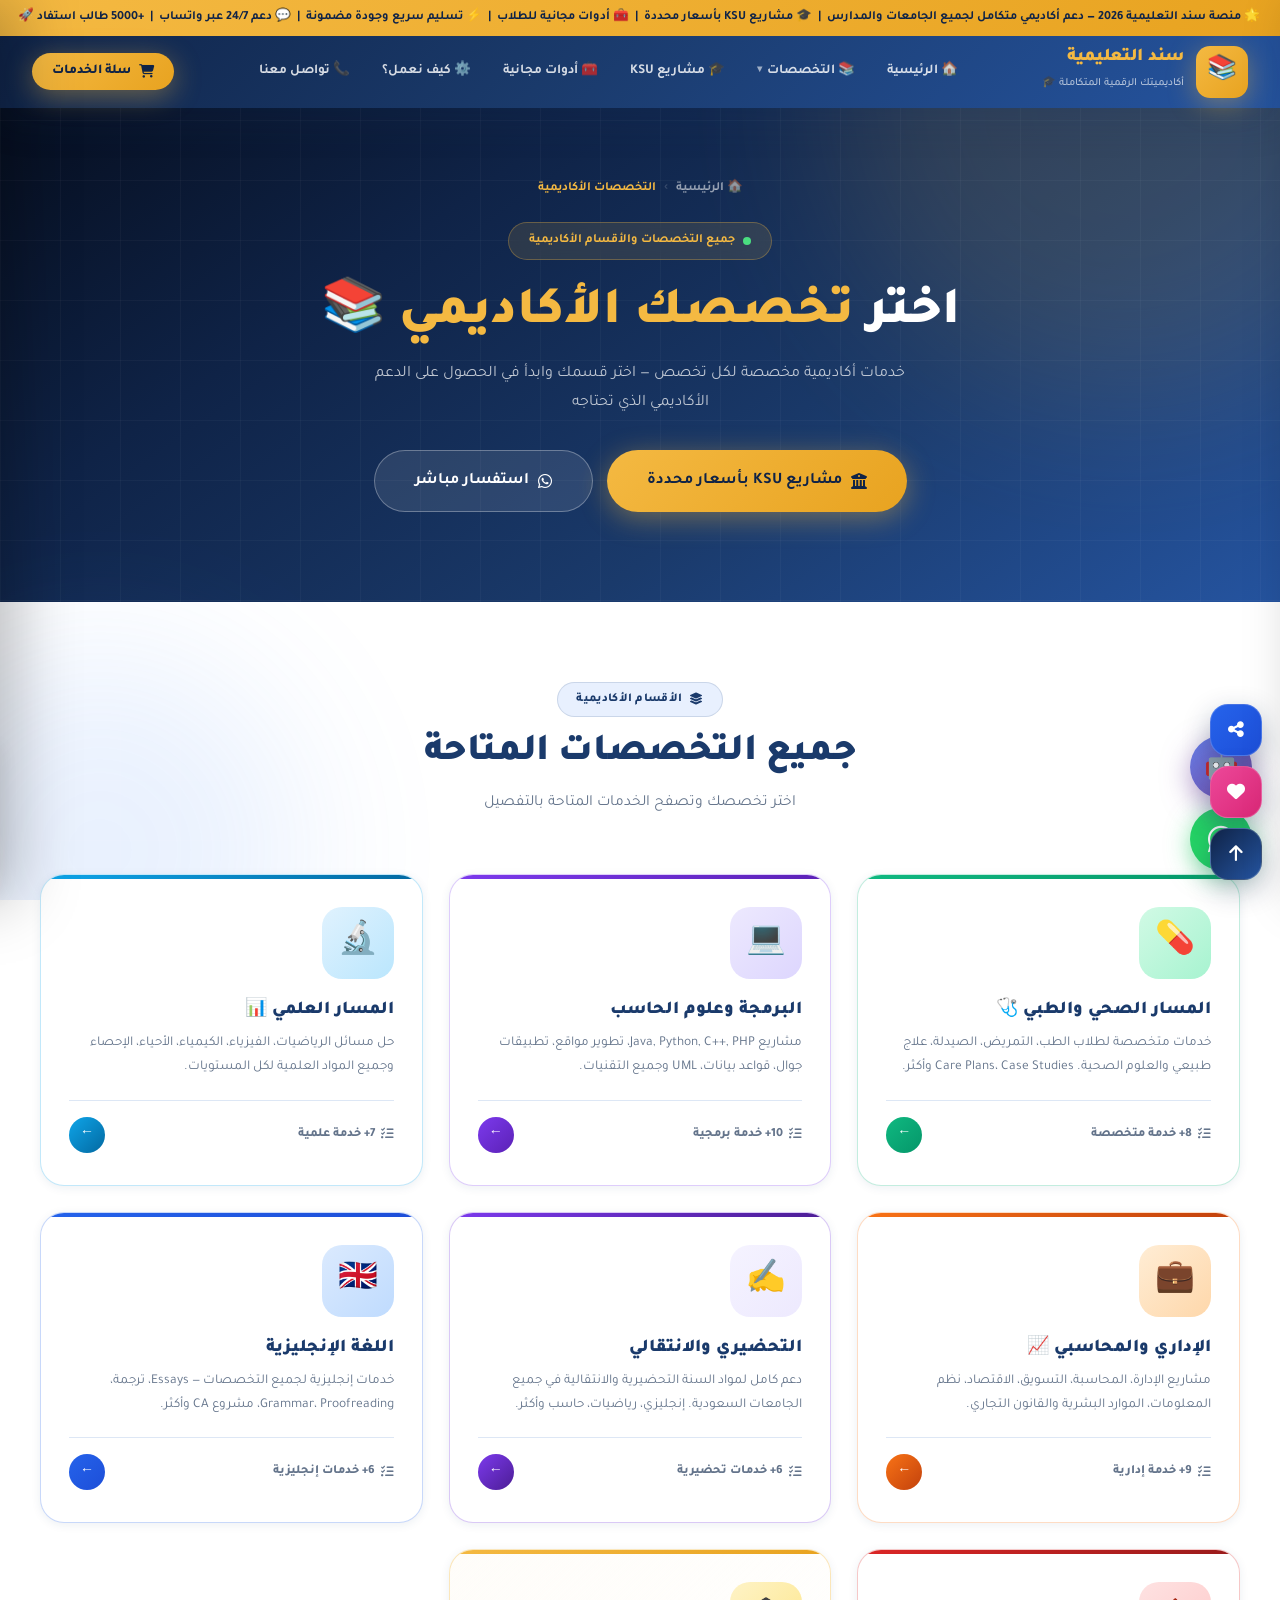
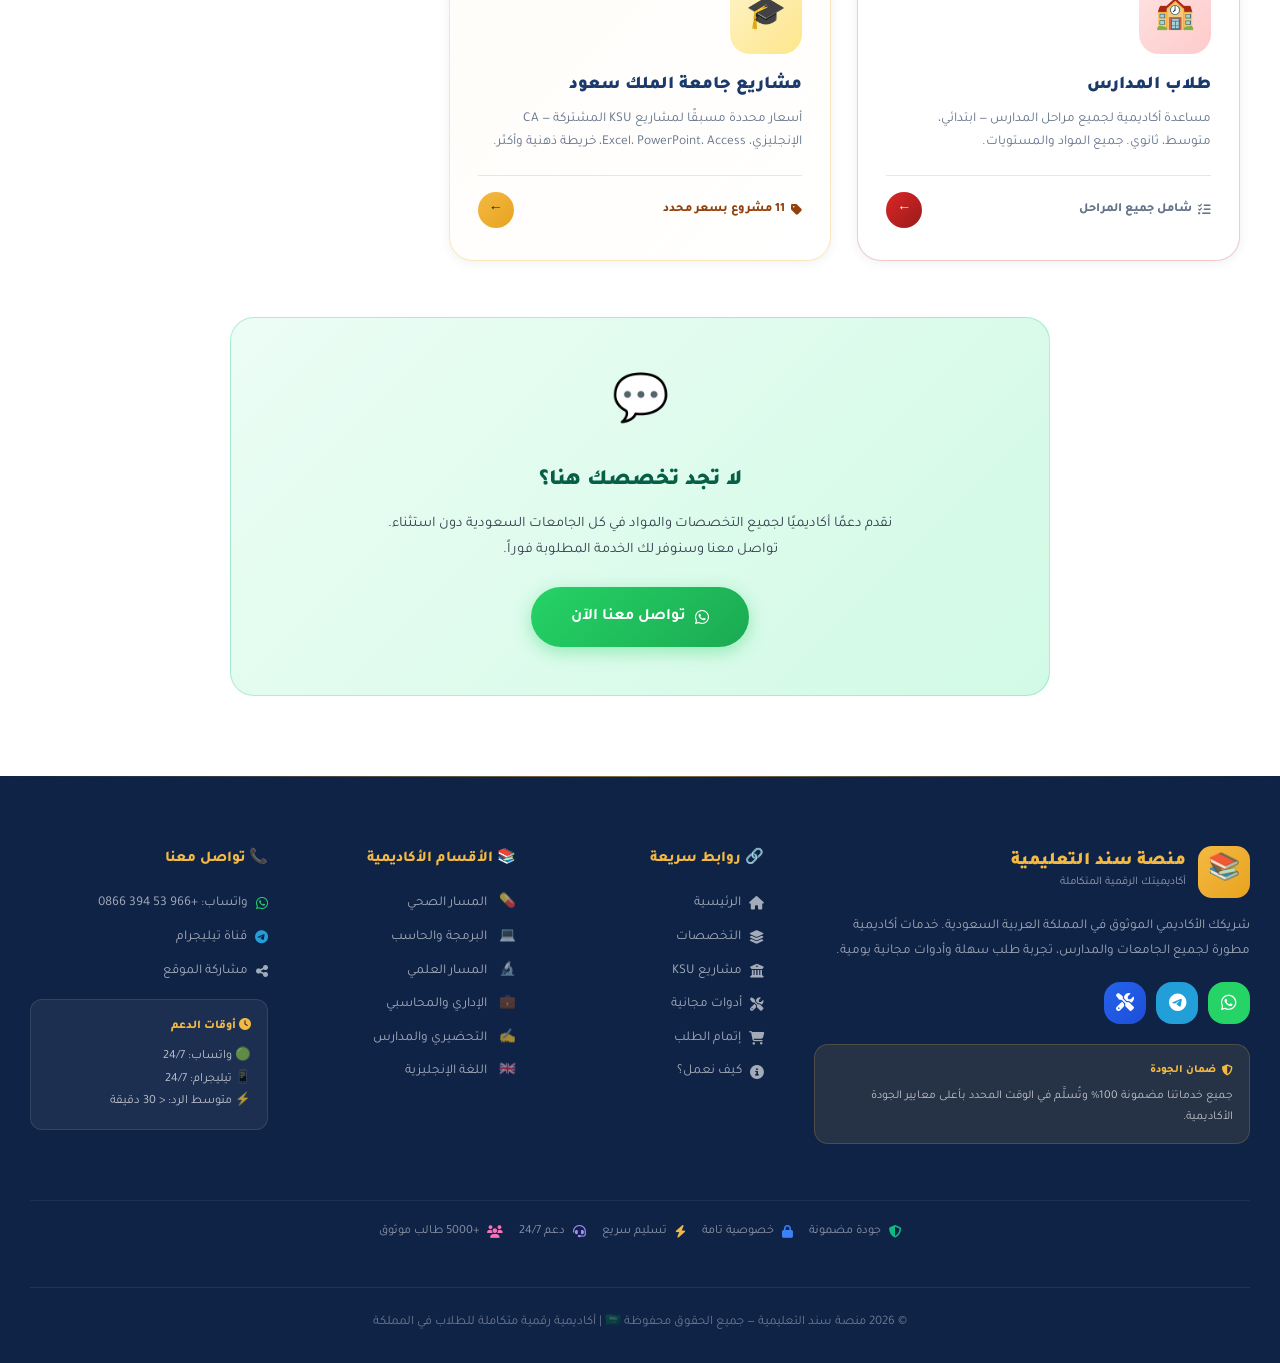
==== specializations.html @ 2a24bf84 "feat(site): complete منصة سند التعليمية 2026 — full production build ## Pages (10 HTML) - index.html" ====
<!DOCTYPE html>
<html lang="ar" dir="rtl">
<head>
  <meta charset="UTF-8">
  <meta name="viewport" content="width=device-width, initial-scale=1.0">
  <title>التخصصات الأكاديمية | منصة سند التعليمية</title>
  <meta name="description" content="استعرض جميع التخصصات الأكاديمية — صحي، برمجة، علمي، إداري، تحضيري وأكثر">
  <link rel="stylesheet" href="css/style.css">
  <link rel="stylesheet" href="css/upgrade.css">
  <link rel="stylesheet" href="https://cdn.jsdelivr.net/npm/@fortawesome/fontawesome-free@6.5.0/css/all.min.css">
  <link href="https://fonts.googleapis.com/css2?family=Tajawal:wght@300;400;500;700;800;900&family=Cairo:wght@400;600;700;900&display=swap" rel="stylesheet">
  <style>
    .page-hero { background: var(--grad-hero); }
    .spec-card-new { background: white; border-radius: 24px; padding: 32px 28px; border: 1.5px solid var(--border); box-shadow: var(--shadow-sm); transition: all 0.35s var(--ease); text-decoration: none; color: inherit; display: flex; flex-direction: column; position: relative; overflow: hidden; }
    .spec-card-new:hover { transform: translateY(-8px); box-shadow: var(--shadow-xl); }
    .spec-icon-wrap { width: 72px; height: 72px; border-radius: 20px; display: flex; align-items: center; justify-content: center; font-size: 32px; margin-bottom: 20px; flex-shrink: 0; }
    .spec-card-title { font-size: 18px; font-weight: 900; color: var(--primary); margin-bottom: 10px; }
    .spec-card-desc { font-size: 13.5px; color: var(--text-muted); line-height: 1.75; flex: 1; }
    .spec-meta { display: flex; align-items: center; justify-content: space-between; margin-top: 20px; padding-top: 16px; border-top: 1px solid var(--border); }
    .spec-count { font-size: 12.5px; font-weight: 800; color: var(--text-muted); display: flex; align-items: center; gap: 6px; }
    .spec-arrow { width: 36px; height: 36px; border-radius: 50%; display: flex; align-items: center; justify-content: center; font-size: 14px; color: white; transition: transform 0.3s; flex-shrink: 0; }
    .spec-card-new:hover .spec-arrow { transform: translateX(-4px); }
    .specs-full-grid { display: grid; grid-template-columns: repeat(auto-fill, minmax(300px, 1fr)); gap: 26px; max-width: 1200px; margin: 0 auto; }
    .page-hero-inner { max-width: 1200px; margin: 0 auto; padding: 70px 30px 90px; text-align: center; position: relative; z-index: 1; }
    .page-hero h1 { font-size: clamp(28px, 4.5vw, 52px); font-weight: 900; color: white; margin-bottom: 14px; line-height: 1.2; }
    .page-hero h1 span { color: var(--secondary); }
    .page-hero p { font-size: 16px; color: rgba(255,255,255,0.72); max-width: 560px; margin: 0 auto 32px; line-height: 1.8; }
    .breadcrumb { display: flex; align-items: center; gap: 8px; justify-content: center; margin-bottom: 22px; flex-wrap: wrap; }
    .breadcrumb a, .breadcrumb span { font-size: 12.5px; color: rgba(255,255,255,0.55); font-weight: 600; }
    .breadcrumb a:hover { color: var(--secondary); }
    .breadcrumb .sep { color: rgba(255,255,255,0.3); }
    .cta-custom { background: linear-gradient(135deg, #ecfdf5, #d1fae5); border-radius: 24px; padding: 48px; text-align: center; border: 1.5px solid rgba(16,185,129,0.25); }
    @media (max-width: 768px) { .specs-full-grid { grid-template-columns: 1fr; } .page-hero-inner { padding: 50px 20px 60px; } }
  </style>
</head>
<body>
<div id="header-placeholder" data-page="spec"></div>

<section class="page-hero">
  <div class="hero-bg"><div class="orb orb-1"></div><div class="orb orb-2"></div><div class="grid-pattern"></div></div>
  <div class="page-hero-inner">
    <div class="breadcrumb">
      <a href="index.html">🏠 الرئيسية</a><span class="sep">›</span>
      <span style="color:var(--secondary);">التخصصات الأكاديمية</span>
    </div>
    <div class="hero-badge" style="margin-bottom:24px;">
      <span class="hero-badge-dot"></span> جميع التخصصات والأقسام الأكاديمية
    </div>
    <h1>اختر <span>تخصصك الأكاديمي</span> 📚</h1>
    <p>خدمات أكاديمية مخصصة لكل تخصص — اختر قسمك وابدأ في الحصول على الدعم الأكاديمي الذي تحتاجه</p>
    <div class="hero-cta" style="margin-bottom:0;">
      <a href="ksu.html" class="btn btn-primary btn-lg"><i class="fas fa-university"></i> مشاريع KSU بأسعار محددة</a>
      <a href="https://wa.me/966533940866" target="_blank" class="btn btn-white btn-lg"><i class="fab fa-whatsapp"></i> استفسار مباشر</a>
    </div>
  </div>
</section>

<!-- SPECIALIZATIONS GRID -->
<section class="section section-alt">
  <div class="section-header reveal">
    <div class="section-chip"><i class="fas fa-layer-group"></i> الأقسام الأكاديمية</div>
    <h2 class="section-title">جميع التخصصات المتاحة</h2>
    <p class="section-subtitle">اختر تخصصك وتصفح الخدمات المتاحة بالتفصيل</p>
  </div>

  <div class="specs-full-grid">

    <a href="health.html" class="spec-card-new reveal reveal-delay-1" style="border-color:rgba(16,185,129,0.25);">
      <div style="position:absolute;top:0;left:0;right:0;height:4px;background:linear-gradient(90deg,#10b981,#059669);"></div>
      <div class="spec-icon-wrap" style="background:linear-gradient(135deg,#d1fae5,#a7f3d0);">💊</div>
      <div class="spec-card-title">المسار الصحي والطبي 🩺</div>
      <div class="spec-card-desc">خدمات متخصصة لطلاب الطب، التمريض، الصيدلة، علاج طبيعي والعلوم الصحية. Care Plans، Case Studies وأكثر.</div>
      <div class="spec-meta">
        <div class="spec-count"><i class="fas fa-list-check"></i> 8+ خدمة متخصصة</div>
        <div class="spec-arrow" style="background:linear-gradient(135deg,#10b981,#059669);">←</div>
      </div>
    </a>

    <a href="cs.html" class="spec-card-new reveal reveal-delay-2" style="border-color:rgba(124,58,237,0.25);">
      <div style="position:absolute;top:0;left:0;right:0;height:4px;background:linear-gradient(90deg,#7c3aed,#5b21b6);"></div>
      <div class="spec-icon-wrap" style="background:linear-gradient(135deg,#ede9fe,#ddd6fe);">💻</div>
      <div class="spec-card-title">البرمجة وعلوم الحاسب</div>
      <div class="spec-card-desc">مشاريع Java, Python, C++, PHP، تطوير مواقع، تطبيقات جوال، قواعد بيانات، UML وجميع التقنيات.</div>
      <div class="spec-meta">
        <div class="spec-count"><i class="fas fa-list-check"></i> 10+ خدمة برمجية</div>
        <div class="spec-arrow" style="background:linear-gradient(135deg,#7c3aed,#5b21b6);">←</div>
      </div>
    </a>

    <a href="science.html" class="spec-card-new reveal reveal-delay-3" style="border-color:rgba(14,165,233,0.25);">
      <div style="position:absolute;top:0;left:0;right:0;height:4px;background:linear-gradient(90deg,#0ea5e9,#0369a1);"></div>
      <div class="spec-icon-wrap" style="background:linear-gradient(135deg,#e0f2fe,#bae6fd);">🔬</div>
      <div class="spec-card-title">المسار العلمي 📊</div>
      <div class="spec-card-desc">حل مسائل الرياضيات، الفيزياء، الكيمياء، الأحياء، الإحصاء وجميع المواد العلمية لكل المستويات.</div>
      <div class="spec-meta">
        <div class="spec-count"><i class="fas fa-list-check"></i> 7+ خدمة علمية</div>
        <div class="spec-arrow" style="background:linear-gradient(135deg,#0ea5e9,#0369a1);">←</div>
      </div>
    </a>

    <a href="business.html" class="spec-card-new reveal reveal-delay-1" style="border-color:rgba(249,115,22,0.25);">
      <div style="position:absolute;top:0;left:0;right:0;height:4px;background:linear-gradient(90deg,#f97316,#c2410c);"></div>
      <div class="spec-icon-wrap" style="background:linear-gradient(135deg,#ffedd5,#fed7aa);">💼</div>
      <div class="spec-card-title">الإداري والمحاسبي 📈</div>
      <div class="spec-card-desc">مشاريع الإدارة، المحاسبة، التسويق، الاقتصاد، نظم المعلومات، الموارد البشرية والقانون التجاري.</div>
      <div class="spec-meta">
        <div class="spec-count"><i class="fas fa-list-check"></i> 9+ خدمة إدارية</div>
        <div class="spec-arrow" style="background:linear-gradient(135deg,#f97316,#c2410c);">←</div>
      </div>
    </a>

    <a href="preparatory.html" class="spec-card-new reveal reveal-delay-2" style="border-color:rgba(109,40,217,0.25);">
      <div style="position:absolute;top:0;left:0;right:0;height:4px;background:linear-gradient(90deg,#7c3aed,#4c1d95);"></div>
      <div class="spec-icon-wrap" style="background:linear-gradient(135deg,#f5f3ff,#ede9fe);">✍️</div>
      <div class="spec-card-title">التحضيري والانتقالي</div>
      <div class="spec-card-desc">دعم كامل لمواد السنة التحضيرية والانتقالية في جميع الجامعات السعودية. إنجليزي، رياضيات، حاسب وأكثر.</div>
      <div class="spec-meta">
        <div class="spec-count"><i class="fas fa-list-check"></i> 6+ خدمات تحضيرية</div>
        <div class="spec-arrow" style="background:linear-gradient(135deg,#7c3aed,#4c1d95);">←</div>
      </div>
    </a>

    <a href="preparatory.html#english" class="spec-card-new reveal reveal-delay-3" style="border-color:rgba(37,99,235,0.25);">
      <div style="position:absolute;top:0;left:0;right:0;height:4px;background:linear-gradient(90deg,#2563eb,#1d4ed8);"></div>
      <div class="spec-icon-wrap" style="background:linear-gradient(135deg,#dbeafe,#bfdbfe);">🇬🇧</div>
      <div class="spec-card-title">اللغة الإنجليزية</div>
      <div class="spec-card-desc">خدمات إنجليزية لجميع التخصصات — Essays، ترجمة، Grammar، Proofreading، مشروع CA وأكثر.</div>
      <div class="spec-meta">
        <div class="spec-count"><i class="fas fa-list-check"></i> 6+ خدمات إنجليزية</div>
        <div class="spec-arrow" style="background:linear-gradient(135deg,#2563eb,#1d4ed8);">←</div>
      </div>
    </a>

    <a href="preparatory.html#school" class="spec-card-new reveal reveal-delay-1" style="border-color:rgba(220,38,38,0.25);">
      <div style="position:absolute;top:0;left:0;right:0;height:4px;background:linear-gradient(90deg,#dc2626,#991b1b);"></div>
      <div class="spec-icon-wrap" style="background:linear-gradient(135deg,#fee2e2,#fecaca);">🏫</div>
      <div class="spec-card-title">طلاب المدارس</div>
      <div class="spec-card-desc">مساعدة أكاديمية لجميع مراحل المدارس — ابتدائي، متوسط، ثانوي. جميع المواد والمستويات.</div>
      <div class="spec-meta">
        <div class="spec-count"><i class="fas fa-list-check"></i> شامل جميع المراحل</div>
        <div class="spec-arrow" style="background:linear-gradient(135deg,#dc2626,#991b1b);">←</div>
      </div>
    </a>

    <a href="ksu.html" class="spec-card-new reveal reveal-delay-2" style="border-color:rgba(244,185,66,0.35);background:linear-gradient(135deg,rgba(244,185,66,0.03),white);">
      <div style="position:absolute;top:0;left:0;right:0;height:4px;background:var(--grad-gold);"></div>
      <div class="spec-icon-wrap" style="background:linear-gradient(135deg,#fef3c7,#fde68a);">🎓</div>
      <div class="spec-card-title">مشاريع جامعة الملك سعود</div>
      <div class="spec-card-desc">أسعار محددة مسبقًا لمشاريع KSU المشتركة — CA الإنجليزي، Excel، PowerPoint، Access، خريطة ذهنية وأكثر.</div>
      <div class="spec-meta">
        <div class="spec-count" style="color:#92400e;"><i class="fas fa-tag"></i> 11 مشروع بسعر محدد</div>
        <div class="spec-arrow" style="background:var(--grad-gold);color:var(--primary-dark);">←</div>
      </div>
    </a>

  </div>

  <!-- CAN'T FIND SPECIALIZATION -->
  <div class="cta-custom reveal" style="max-width:820px;margin:56px auto 0;">
    <div style="font-size:46px;margin-bottom:16px;">💬</div>
    <h3 style="font-size:22px;font-weight:900;color:#065f46;margin-bottom:10px;">لا تجد تخصصك هنا؟</h3>
    <p style="font-size:14.5px;color:#374151;max-width:520px;margin:0 auto 24px;line-height:1.8;">نقدم دعمًا أكاديميًا لجميع التخصصات والمواد في كل الجامعات السعودية دون استثناء. تواصل معنا وسنوفر لك الخدمة المطلوبة فوراً.</p>
    <a href="https://wa.me/966533940866" target="_blank" class="btn btn-wa btn-lg"><i class="fab fa-whatsapp"></i> تواصل معنا الآن</a>
  </div>
</section>

<div id="footer-placeholder"></div>
<script src="js/components.js"></script>
<script src="js/main.js"></script>
<script src="js/site-upgrade.js"></script>
</body>
</html>
---- css/style.css ----
/* ============================================================
   منصة سند التعليمية — CSS 2026 Premium Academic Design
   ============================================================ */

@import url('https://fonts.googleapis.com/css2?family=Tajawal:wght@300;400;500;700;800;900&family=Cairo:wght@300;400;600;700;900&display=swap');

/* ==================== CSS VARIABLES ==================== */
:root {
  --primary: #1a3a6b;
  --primary-light: #2554a0;
  --primary-dark: #0f2347;
  --primary-glow: rgba(26,58,107,0.15);
  --secondary: #f4b942;
  --secondary-dark: #e8a320;
  --secondary-light: #fde68a;
  --accent: #e8f0fe;
  --accent-deep: #d0e0fd;

  --success: #10b981;
  --warning: #f59e0b;
  --danger: #ef4444;
  --info: #3b82f6;
  --purple: #7c3aed;
  --teal: #0d9488;

  --white: #ffffff;
  --bg-light: #f6f9ff;
  --bg-gray: #f0f4fb;
  --bg-dark: #0a1628;
  --text-dark: #0b1526;
  --text-body: #2d3748;
  --text-muted: #64748b;
  --border: #dde7f5;
  --border-light: #eef3fc;

  --shadow-xs: 0 1px 4px rgba(15,35,71,0.06);
  --shadow-sm: 0 2px 10px rgba(26,58,107,0.08);
  --shadow-md: 0 6px 24px rgba(26,58,107,0.12);
  --shadow-lg: 0 12px 40px rgba(26,58,107,0.16);
  --shadow-xl: 0 20px 70px rgba(26,58,107,0.22);
  --shadow-glow: 0 0 40px rgba(37,84,160,0.2);
  --shadow-gold: 0 6px 28px rgba(244,185,66,0.4);

  --r-xs: 6px;
  --r-sm: 10px;
  --r-md: 16px;
  --r-lg: 22px;
  --r-xl: 30px;
  --r-2xl: 40px;
  --r-full: 9999px;

  --ease: cubic-bezier(0.4, 0, 0.2, 1);
  --ease-bounce: cubic-bezier(0.34, 1.56, 0.64, 1);
  --ease-in: cubic-bezier(0.4, 0, 1, 1);
  --ease-out: cubic-bezier(0, 0, 0.2, 1);

  --font: 'Tajawal', 'Cairo', 'Segoe UI', sans-serif;

  --grad-primary: linear-gradient(135deg, #0f2347 0%, #1a3a6b 45%, #2554a0 100%);
  --grad-primary-2: linear-gradient(160deg, #1a3a6b 0%, #2554a0 100%);
  --grad-gold: linear-gradient(135deg, #f4b942 0%, #e8a320 100%);
  --grad-gold-light: linear-gradient(135deg, #fef3c7, #fde68a);
  --grad-hero: linear-gradient(145deg, #060e1f 0%, #0f2347 30%, #1a3a6b 65%, #2554a0 100%);
  --grad-glass: linear-gradient(135deg, rgba(255,255,255,0.12), rgba(255,255,255,0.04));
  --grad-card: linear-gradient(160deg, #ffffff 0%, #f8fbff 100%);
  --grad-purple: linear-gradient(135deg, #667eea 0%, #764ba2 100%);
  --grad-teal: linear-gradient(135deg, #0d9488 0%, #0f766e 100%);
  --grad-success: linear-gradient(135deg, #10b981 0%, #059669 100%);
}

/* ==================== RESET & BASE ==================== */
*, *::before, *::after { box-sizing: border-box; margin: 0; padding: 0; }
html { scroll-behavior: smooth; font-size: 16px; }
body {
  font-family: var(--font);
  direction: rtl;
  background: var(--bg-light);
  color: var(--text-body);
  overflow-x: hidden;
  line-height: 1.75;
  -webkit-font-smoothing: antialiased;
  -moz-osx-font-smoothing: grayscale;
}
a { text-decoration: none; color: inherit; }
img { max-width: 100%; display: block; }
button { font-family: var(--font); cursor: pointer; border: none; }
input, textarea, select { font-family: var(--font); }
ul { list-style: none; }

/* ==================== SCROLLBAR ==================== */
::-webkit-scrollbar { width: 7px; height: 7px; }
::-webkit-scrollbar-track { background: var(--bg-gray); }
::-webkit-scrollbar-thumb { background: linear-gradient(var(--primary-light), var(--primary)); border-radius: 4px; }
::-webkit-scrollbar-thumb:hover { background: var(--primary); }

/* ==================== PROGRESS BAR ==================== */
#page-progress {
  position: fixed;
  top: 0; left: 0;
  height: 3px;
  width: 0%;
  background: var(--grad-gold);
  z-index: 9999;
  transition: width 0.1s linear;
  box-shadow: 0 0 12px rgba(244,185,66,0.6);
}

/* ==================== HEADER ==================== */
.site-header {
  background: var(--grad-primary);
  position: sticky;
  top: 0;
  z-index: 1000;
  box-shadow: var(--shadow-lg);
  transition: all 0.3s var(--ease);
}
.site-header.scrolled {
  background: rgba(10, 22, 40, 0.97);
  backdrop-filter: blur(20px);
  box-shadow: 0 4px 40px rgba(0,0,0,0.4);
}

.header-announcement {
  background: var(--grad-gold);
  color: var(--primary-dark);
  font-size: 12.5px;
  font-weight: 700;
  padding: 7px 20px;
  text-align: center;
  overflow: hidden;
  white-space: nowrap;
  position: relative;
}
.announcement-inner {
  display: inline-block;
  animation: marquee 30s linear infinite;
}
@keyframes marquee {
  from { transform: translateX(-100%); }
  to { transform: translateX(100vw); }
}

.header-main {
  display: flex;
  align-items: center;
  justify-content: space-between;
  padding: 10px 32px;
  gap: 16px;
  max-width: 1440px;
  margin: 0 auto;
}

.logo-wrap {
  display: flex;
  align-items: center;
  gap: 12px;
  flex-shrink: 0;
  transition: transform 0.3s var(--ease);
}
.logo-wrap:hover { transform: translateY(-1px); }
.logo-icon {
  width: 52px; height: 52px;
  background: var(--grad-gold);
  border-radius: 14px;
  display: flex; align-items: center; justify-content: center;
  font-size: 24px;
  box-shadow: var(--shadow-gold);
  flex-shrink: 0;
}
.logo-wrap img {
  height: 52px;
  width: auto;
  border-radius: 12px;
  background: white;
  padding: 4px;
  object-fit: contain;
  border: 2px solid rgba(244,185,66,0.4);
}
.logo-text .l-name {
  font-size: 18px;
  font-weight: 900;
  color: var(--secondary);
  display: block;
  line-height: 1.2;
  letter-spacing: -0.3px;
}
.logo-text .l-sub {
  font-size: 11px;
  color: rgba(255,255,255,0.65);
  font-weight: 500;
}

/* ==================== DESKTOP NAV ==================== */
.main-nav {
  display: flex;
  align-items: center;
  gap: 2px;
}
.main-nav > a, .nav-dropdown > a {
  color: rgba(255,255,255,0.82);
  padding: 8px 14px;
  border-radius: var(--r-full);
  font-weight: 600;
  font-size: 13.5px;
  transition: all 0.25s var(--ease);
  border: 1px solid transparent;
  white-space: nowrap;
  position: relative;
  display: flex; align-items: center; gap: 5px;
}
.main-nav > a:hover,
.main-nav > a.active,
.nav-dropdown > a:hover {
  background: rgba(244,185,66,0.15);
  border-color: rgba(244,185,66,0.3);
  color: var(--secondary);
}

/* NAV DROPDOWN */
.nav-dropdown { position: relative; }
.nav-dropdown > a::after {
  content: '▾';
  font-size: 10px;
  opacity: 0.7;
  transition: transform 0.2s;
}
.nav-dropdown:hover > a::after { transform: rotate(180deg); }

.dropdown-menu {
  position: absolute;
  top: calc(100% + 10px);
  right: 0;
  background: white;
  border-radius: var(--r-lg);
  box-shadow: var(--shadow-xl);
  padding: 10px;
  min-width: 240px;
  z-index: 200;
  border: 1px solid var(--border);
  opacity: 0;
  visibility: hidden;
  transform: translateY(-10px) scale(0.97);
  transition: all 0.25s var(--ease);
  pointer-events: none;
}
.nav-dropdown:hover .dropdown-menu,
.nav-dropdown:focus-within .dropdown-menu {
  opacity: 1;
  visibility: visible;
  transform: translateY(0) scale(1);
  pointer-events: all;
}
.dropdown-menu a {
  display: flex;
  align-items: center;
  gap: 11px;
  padding: 10px 12px;
  border-radius: var(--r-md);
  font-size: 13px;
  font-weight: 600;
  color: var(--text-dark);
  transition: all 0.2s;
  border: 1px solid transparent;
}
.dropdown-menu a:hover {
  background: var(--accent);
  color: var(--primary);
  border-color: var(--border);
  transform: translateX(-3px);
}
.dropdown-menu .d-icon {
  font-size: 18px;
  width: 34px; height: 34px;
  background: var(--bg-gray);
  border-radius: 9px;
  display: flex; align-items: center; justify-content: center;
  flex-shrink: 0;
  transition: transform 0.2s;
}
.dropdown-menu a:hover .d-icon { transform: scale(1.1); }

/* HEADER ACTIONS */
.header-actions {
  display: flex;
  align-items: center;
  gap: 8px;
  flex-shrink: 0;
}

.cart-trigger {
  background: var(--grad-gold);
  color: var(--primary-dark);
  border: none;
  padding: 10px 20px;
  border-radius: var(--r-full);
  font-weight: 800;
  font-size: 13.5px;
  display: flex;
  align-items: center;
  gap: 8px;
  transition: all 0.3s var(--ease);
  box-shadow: var(--shadow-gold);
  position: relative;
  font-family: var(--font);
}
.cart-trigger:hover {
  transform: translateY(-2px);
  box-shadow: 0 8px 28px rgba(244,185,66,0.6);
}

.cart-badge {
  background: var(--danger);
  color: white;
  border-radius: 50%;
  min-width: 20px;
  height: 20px;
  padding: 0 4px;
  display: flex;
  align-items: center;
  justify-content: center;
  font-size: 11px;
  font-weight: 900;
  position: absolute;
  top: -7px;
  left: -7px;
  transition: transform 0.2s var(--ease-bounce);
  border: 2px solid var(--primary);
}
.cart-badge.pop { transform: scale(1.6); }

/* MOBILE MENU */
.mobile-menu-btn {
  display: none;
  background: rgba(255,255,255,0.1);
  border: 1px solid rgba(255,255,255,0.2);
  color: white;
  width: 42px; height: 42px;
  border-radius: var(--r-md);
  align-items: center;
  justify-content: center;
  font-size: 18px;
  transition: all 0.2s;
}
.mobile-menu-btn:hover { background: rgba(255,255,255,0.2); }

.mobile-nav {
  display: none;
  background: var(--primary-dark);
  padding: 16px 20px;
  border-top: 1px solid rgba(255,255,255,0.08);
  flex-direction: column;
  gap: 4px;
  max-height: 70vh;
  overflow-y: auto;
}
.mobile-nav.open { display: flex; }
.mobile-nav a {
  color: rgba(255,255,255,0.85);
  padding: 11px 16px;
  border-radius: var(--r-md);
  font-size: 14px;
  font-weight: 600;
  transition: all 0.2s;
  display: flex;
  align-items: center;
  gap: 10px;
}
.mobile-nav a:hover, .mobile-nav a.active {
  background: rgba(244,185,66,0.15);
  color: var(--secondary);
}
.mobile-nav .sep {
  height: 1px;
  background: rgba(255,255,255,0.08);
  margin: 4px 0;
}
.mobile-nav .nav-section-title {
  font-size: 10.5px;
  font-weight: 800;
  color: rgba(255,255,255,0.35);
  text-transform: uppercase;
  letter-spacing: 1px;
  padding: 6px 16px 2px;
}

/* ==================== HERO ==================== */
.hero {
  background: var(--grad-hero);
  color: white;
  padding: 90px 30px 110px;
  text-align: center;
  position: relative;
  overflow: hidden;
  min-height: 85vh;
  display: flex;
  align-items: center;
  justify-content: center;
}
.hero-bg {
  position: absolute;
  inset: 0;
  pointer-events: none;
  overflow: hidden;
}
.hero-bg .orb {
  position: absolute;
  border-radius: 50%;
  filter: blur(80px);
  opacity: 0.12;
}
.hero-bg .orb-1 {
  width: 600px; height: 600px;
  background: var(--secondary);
  top: -200px; right: -150px;
}
.hero-bg .orb-2 {
  width: 400px; height: 400px;
  background: #4f8ef7;
  bottom: -150px; left: -100px;
}
.hero-bg .orb-3 {
  width: 300px; height: 300px;
  background: var(--secondary);
  top: 40%; left: 40%;
  opacity: 0.05;
}
.hero-bg .grid-pattern {
  position: absolute;
  inset: 0;
  background-image: 
    linear-gradient(rgba(255,255,255,0.03) 1px, transparent 1px),
    linear-gradient(90deg, rgba(255,255,255,0.03) 1px, transparent 1px);
  background-size: 60px 60px;
}

.hero-content {
  position: relative;
  z-index: 1;
  max-width: 900px;
  margin: 0 auto;
}

.hero-badge {
  display: inline-flex;
  align-items: center;
  gap: 8px;
  background: rgba(244,185,66,0.12);
  border: 1px solid rgba(244,185,66,0.3);
  color: var(--secondary);
  padding: 7px 20px;
  border-radius: var(--r-full);
  font-size: 12.5px;
  font-weight: 700;
  margin-bottom: 28px;
  animation: fadeSlideDown 0.6s var(--ease) both;
  backdrop-filter: blur(10px);
}
.hero-badge-dot {
  width: 8px; height: 8px;
  background: #4ade80;
  border-radius: 50%;
  animation: pulse 2s ease-in-out infinite;
}
@keyframes pulse {
  0%, 100% { opacity: 1; transform: scale(1); }
  50% { opacity: 0.5; transform: scale(0.8); }
}
@keyframes fadeSlideDown {
  from { opacity: 0; transform: translateY(-16px); }
  to { opacity: 1; transform: translateY(0); }
}

.hero h1 {
  font-size: clamp(30px, 5.5vw, 60px);
  font-weight: 900;
  line-height: 1.2;
  margin-bottom: 22px;
  animation: fadeSlideUp 0.7s 0.1s var(--ease) both;
  letter-spacing: -0.5px;
}
.hero h1 .highlight {
  color: var(--secondary);
  position: relative;
}
.hero h1 .highlight::after {
  content: '';
  position: absolute;
  bottom: -4px;
  left: 0; right: 0;
  height: 3px;
  background: var(--grad-gold);
  border-radius: 2px;
}

@keyframes fadeSlideUp {
  from { opacity: 0; transform: translateY(24px); }
  to { opacity: 1; transform: translateY(0); }
}

.hero-desc {
  font-size: clamp(15px, 2.2vw, 18px);
  color: rgba(255,255,255,0.78);
  max-width: 680px;
  margin: 0 auto 36px;
  line-height: 1.8;
  animation: fadeSlideUp 0.7s 0.2s var(--ease) both;
}

.hero-cta {
  display: flex;
  gap: 14px;
  justify-content: center;
  flex-wrap: wrap;
  animation: fadeSlideUp 0.7s 0.3s var(--ease) both;
  margin-bottom: 60px;
}

.hero-stats {
  display: grid;
  grid-template-columns: repeat(4, 1fr);
  gap: 1px;
  background: rgba(255,255,255,0.08);
  border-radius: var(--r-xl);
  overflow: hidden;
  animation: fadeSlideUp 0.7s 0.5s var(--ease) both;
  border: 1px solid rgba(255,255,255,0.1);
  backdrop-filter: blur(10px);
  max-width: 700px;
  margin: 0 auto;
}
.stat-item {
  text-align: center;
  padding: 20px 16px;
  background: rgba(255,255,255,0.04);
  transition: background 0.3s;
}
.stat-item:hover { background: rgba(255,255,255,0.08); }
.stat-item .s-num {
  font-size: 30px;
  font-weight: 900;
  color: var(--secondary);
  line-height: 1;
  display: block;
}
.stat-item .s-label {
  font-size: 11.5px;
  color: rgba(255,255,255,0.6);
  font-weight: 600;
  margin-top: 4px;
  display: block;
}

/* ==================== FEATURES BAR ==================== */
.features-bar {
  background: white;
  border-bottom: 1px solid var(--border);
  padding: 0 30px;
  display: flex;
  justify-content: center;
  align-items: center;
  gap: 0;
  overflow-x: auto;
  box-shadow: var(--shadow-sm);
  position: relative;
  z-index: 5;
}
.feat-item {
  display: flex;
  align-items: center;
  gap: 9px;
  font-size: 13px;
  font-weight: 700;
  color: var(--primary);
  padding: 16px 22px;
  border-left: 1px solid var(--border);
  white-space: nowrap;
  transition: all 0.2s;
}
.feat-item:first-child { border-right: none; }
.feat-item:hover { background: var(--bg-light); }
.feat-icon {
  width: 36px; height: 36px;
  background: var(--accent);
  border-radius: 10px;
  display: flex; align-items: center; justify-content: center;
  font-size: 17px;
  border: 1px solid var(--border);
  flex-shrink: 0;
}

/* ==================== SECTION ==================== */
.section { padding: 80px 30px; }
.section-alt { background: white; }
.section-gray { background: var(--bg-gray); }
.section-dark { background: var(--grad-hero); color: white; }
.section-accent { background: linear-gradient(135deg, #eef4ff, #f0f8ff); }

.section-header { text-align: center; margin-bottom: 56px; }
.section-chip {
  display: inline-flex;
  align-items: center;
  gap: 7px;
  background: var(--accent);
  color: var(--primary);
  padding: 6px 18px;
  border-radius: var(--r-full);
  font-size: 12px;
  font-weight: 800;
  margin-bottom: 14px;
  border: 1px solid rgba(26,58,107,0.14);
  letter-spacing: 0.3px;
}
.section-title {
  font-size: clamp(24px, 3.5vw, 38px);
  font-weight: 900;
  color: var(--primary);
  margin-bottom: 12px;
  line-height: 1.25;
  letter-spacing: -0.4px;
}
.section-subtitle {
  font-size: 15.5px;
  color: var(--text-muted);
  max-width: 580px;
  margin: 0 auto;
  line-height: 1.8;
}

/* ==================== BUTTONS ==================== */
.btn {
  display: inline-flex;
  align-items: center;
  justify-content: center;
  gap: 9px;
  padding: 13px 30px;
  border-radius: var(--r-full);
  font-size: 14.5px;
  font-weight: 700;
  border: none;
  transition: all 0.3s var(--ease);
  cursor: pointer;
  font-family: var(--font);
  white-space: nowrap;
  position: relative;
  overflow: hidden;
}
.btn::before {
  content: '';
  position: absolute;
  inset: 0;
  background: rgba(255,255,255,0);
  transition: background 0.3s;
}
.btn:hover::before { background: rgba(255,255,255,0.08); }

.btn-primary {
  background: var(--grad-gold);
  color: var(--primary-dark);
  box-shadow: var(--shadow-gold);
}
.btn-primary:hover {
  transform: translateY(-3px);
  box-shadow: 0 12px 32px rgba(244,185,66,0.6);
}
.btn-white {
  background: rgba(255,255,255,0.1);
  color: white;
  border: 1.5px solid rgba(255,255,255,0.3);
  backdrop-filter: blur(8px);
}
.btn-white:hover {
  background: rgba(255,255,255,0.2);
  border-color: rgba(255,255,255,0.6);
  transform: translateY(-3px);
}
.btn-outline-primary {
  background: transparent;
  color: var(--primary);
  border: 2px solid var(--primary-light);
}
.btn-outline-primary:hover {
  background: var(--primary);
  color: white;
  transform: translateY(-2px);
  box-shadow: var(--shadow-md);
}
.btn-success {
  background: var(--grad-success);
  color: white;
  box-shadow: 0 5px 18px rgba(16,185,129,0.4);
}
.btn-success:hover {
  transform: translateY(-3px);
  box-shadow: 0 10px 28px rgba(16,185,129,0.55);
}
.btn-wa {
  background: linear-gradient(135deg, #25d366, #1baa52);
  color: white;
  box-shadow: 0 5px 18px rgba(37,211,102,0.4);
}
.btn-wa:hover {
  transform: translateY(-3px);
  box-shadow: 0 10px 28px rgba(37,211,102,0.6);
}
.btn-purple {
  background: var(--grad-purple);
  color: white;
  box-shadow: 0 5px 18px rgba(118,75,162,0.4);
}
.btn-purple:hover {
  transform: translateY(-3px);
  box-shadow: 0 10px 28px rgba(118,75,162,0.55);
}
.btn-dark {
  background: var(--primary-dark);
  color: white;
  box-shadow: var(--shadow-md);
}
.btn-dark:hover {
  background: var(--primary);
  transform: translateY(-2px);
}
.btn-lg { padding: 16px 40px; font-size: 16px; }
.btn-sm { padding: 8px 18px; font-size: 13px; }
.btn-icon { width: 42px; height: 42px; padding: 0; border-radius: 50%; }

/* ==================== SPECIALIZATION CARDS ==================== */
.spec-grid {
  display: grid;
  grid-template-columns: repeat(auto-fill, minmax(270px, 1fr));
  gap: 22px;
  max-width: 1300px;
  margin: 0 auto;
}

.spec-card {
  background: var(--grad-card);
  border-radius: var(--r-xl);
  border: 1px solid var(--border);
  overflow: hidden;
  cursor: pointer;
  transition: all 0.38s var(--ease);
  box-shadow: var(--shadow-sm);
  position: relative;
}
.spec-card::before {
  content: '';
  position: absolute;
  top: 0; left: 0; right: 0;
  height: 4px;
  background: var(--grad-primary);
  transform: scaleX(0);
  transform-origin: right;
  transition: transform 0.3s var(--ease);
}
.spec-card:hover::before { transform: scaleX(1); transform-origin: left; }
.spec-card:hover {
  transform: translateY(-8px);
  box-shadow: var(--shadow-xl);
  border-color: rgba(37,84,160,0.2);
}

.spec-card-header {
  padding: 30px 22px 22px;
  display: flex;
  flex-direction: column;
  align-items: center;
  text-align: center;
}
.spec-card-icon {
  width: 78px; height: 78px;
  border-radius: var(--r-lg);
  display: flex;
  align-items: center;
  justify-content: center;
  font-size: 38px;
  margin-bottom: 16px;
  transition: transform 0.4s var(--ease-bounce);
  box-shadow: var(--shadow-sm);
}
.spec-card:hover .spec-card-icon { transform: scale(1.15) rotate(-5deg); }

.spec-card-title {
  font-size: 16.5px;
  font-weight: 800;
  color: var(--text-dark);
  margin-bottom: 8px;
  line-height: 1.3;
}
.spec-card-desc {
  font-size: 13px;
  color: var(--text-muted);
  line-height: 1.65;
}
.spec-card-footer {
  padding: 14px 22px 20px;
  border-top: 1px solid var(--border-light);
  display: flex;
  justify-content: space-between;
  align-items: center;
}
.spec-services-count {
  font-size: 12px;
  color: var(--text-muted);
  font-weight: 600;
  display: flex;
  align-items: center;
  gap: 5px;
}
.spec-go-btn {
  display: flex;
  align-items: center;
  gap: 6px;
  font-size: 12.5px;
  font-weight: 700;
  color: var(--primary-light);
  background: var(--accent);
  padding: 7px 16px;
  border-radius: var(--r-full);
  border: 1px solid var(--border);
  transition: all 0.25s;
}
.spec-card:hover .spec-go-btn {
  background: var(--primary);
  color: white;
  border-color: var(--primary);
  transform: translateX(-3px);
}

/* Spec card colors */
.spec-health .spec-card-icon { background: linear-gradient(135deg, #fee2e2, #fecaca); }
.spec-cs .spec-card-icon { background: linear-gradient(135deg, #dbeafe, #bfdbfe); }
.spec-science .spec-card-icon { background: linear-gradient(135deg, #d1fae5, #a7f3d0); }
.spec-business .spec-card-icon { background: linear-gradient(135deg, #fef3c7, #fde68a); }
.spec-prep .spec-card-icon { background: linear-gradient(135deg, #e0f2fe, #bae6fd); }
.spec-english .spec-card-icon { background: linear-gradient(135deg, #f0fdf4, #dcfce7); }
.spec-school .spec-card-icon { background: linear-gradient(135deg, #fff7ed, #fed7aa); }

/* ==================== SERVICE CARDS ==================== */
.services-grid {
  display: grid;
  grid-template-columns: repeat(auto-fill, minmax(270px, 1fr));
  gap: 22px;
  max-width: 1300px;
  margin: 0 auto;
}

.svc-card {
  background: white;
  border-radius: var(--r-xl);
  border: 1px solid var(--border);
  overflow: hidden;
  transition: all 0.35s var(--ease);
  box-shadow: var(--shadow-sm);
  display: flex;
  flex-direction: column;
  position: relative;
}
.svc-card:hover {
  transform: translateY(-7px);
  box-shadow: var(--shadow-lg);
  border-color: rgba(37,84,160,0.18);
}

.svc-card-emoji-box {
  width: 100%;
  height: 170px;
  display: flex;
  align-items: center;
  justify-content: center;
  font-size: 72px;
  position: relative;
  overflow: hidden;
}
.svc-card-body {
  padding: 20px;
  flex: 1;
  display: flex;
  flex-direction: column;
}
.svc-badge {
  display: inline-block;
  font-size: 11px;
  font-weight: 700;
  padding: 3px 11px;
  border-radius: var(--r-full);
  margin-bottom: 9px;
  background: var(--accent);
  color: var(--primary);
  border: 1px solid rgba(26,58,107,0.1);
}
.svc-title {
  font-size: 16px;
  font-weight: 800;
  color: var(--text-dark);
  margin-bottom: 7px;
  line-height: 1.35;
}
.svc-desc {
  font-size: 13px;
  color: var(--text-muted);
  line-height: 1.7;
  margin-bottom: 14px;
  flex: 1;
}
.svc-tags {
  display: flex;
  flex-wrap: wrap;
  gap: 5px;
  margin-bottom: 14px;
}
.svc-tag {
  font-size: 11px;
  font-weight: 600;
  background: var(--bg-gray);
  color: var(--text-body);
  padding: 3px 10px;
  border-radius: var(--r-full);
  border: 1px solid var(--border);
}
.svc-price-row {
  display: flex;
  align-items: center;
  justify-content: space-between;
  margin-bottom: 12px;
}
.svc-price {
  font-size: 18px;
  font-weight: 900;
  color: var(--primary);
}
.svc-price .unit { font-size: 12px; color: var(--text-muted); font-weight: 500; }
.svc-delivery {
  font-size: 11.5px;
  color: var(--success);
  font-weight: 700;
  display: flex;
  align-items: center;
  gap: 4px;
  background: #ecfdf5;
  padding: 4px 12px;
  border-radius: var(--r-full);
}
.add-cart-btn {
  width: 100%;
  background: var(--grad-primary);
  color: white;
  border: none;
  padding: 13px;
  border-radius: var(--r-md);
  font-size: 14px;
  font-weight: 700;
  cursor: pointer;
  transition: all 0.3s var(--ease);
  display: flex;
  align-items: center;
  justify-content: center;
  gap: 8px;
  font-family: var(--font);
}
.add-cart-btn:hover { filter: brightness(1.12); transform: translateY(-1px); }
.add-cart-btn.added { background: var(--grad-success); }
.svc-ribbon {
  position: absolute;
  top: 14px;
  left: -4px;
  background: var(--danger);
  color: white;
  font-size: 10.5px;
  font-weight: 800;
  padding: 4px 12px;
  border-radius: 4px 0 0 4px;
  box-shadow: 0 2px 8px rgba(0,0,0,0.15);
  z-index: 1;
}
.svc-ribbon::after {
  content: '';
  position: absolute;
  bottom: -4px;
  left: 0;
  border: 4px solid transparent;
  border-top-color: #b91c1c;
  border-left-color: #b91c1c;
}

/* ==================== KSU GRID ==================== */
.ksu-grid {
  display: grid;
  grid-template-columns: repeat(auto-fill, minmax(330px, 1fr));
  gap: 24px;
  max-width: 1300px;
  margin: 0 auto;
  padding: 0 20px;
}
.ksu-card {
  background: white;
  border-radius: var(--r-xl);
  border: 1px solid var(--border);
  overflow: hidden;
  box-shadow: var(--shadow-sm);
  transition: all 0.35s var(--ease);
}
.ksu-card:hover { transform: translateY(-6px); box-shadow: var(--shadow-lg); }
.ksu-card-header {
  background: var(--grad-primary);
  color: white;
  padding: 20px 22px;
  display: flex;
  align-items: center;
  gap: 14px;
}
.ksu-card-icon {
  width: 52px; height: 52px;
  background: rgba(255,255,255,0.15);
  border-radius: var(--r-md);
  display: flex; align-items: center; justify-content: center;
  font-size: 26px; flex-shrink: 0;
  border: 1px solid rgba(255,255,255,0.2);
}
.ksu-card-title { font-size: 15px; font-weight: 800; margin-bottom: 4px; line-height: 1.3; }
.ksu-card-price { font-size: 18px; font-weight: 900; color: var(--secondary); }
.ksu-card-body { padding: 18px 20px; }
.ksu-delivery {
  color: var(--success);
  font-size: 12.5px;
  font-weight: 700;
  margin-bottom: 14px;
  display: flex; align-items: center; gap: 6px;
  background: #f0fdf4;
  padding: 6px 12px;
  border-radius: var(--r-full);
  width: fit-content;
}
.price-variants { display: flex; flex-wrap: wrap; gap: 8px; margin-bottom: 14px; }
.pv-btn {
  padding: 7px 16px;
  border: 1.5px solid var(--border);
  border-radius: var(--r-full);
  font-size: 12.5px;
  font-weight: 700;
  cursor: pointer;
  transition: all 0.2s;
  background: white;
  color: var(--text-body);
  font-family: var(--font);
}
.pv-btn.selected {
  border-color: var(--primary);
  background: var(--accent);
  color: var(--primary);
}
.pv-btn:hover { border-color: var(--primary-light); }

/* ==================== UNIVERSITIES ==================== */
.uni-cloud {
  display: flex;
  flex-wrap: wrap;
  gap: 10px;
  justify-content: center;
  max-width: 1000px;
  margin: 0 auto;
}
.uni-pill {
  background: white;
  border: 1px solid var(--border);
  color: var(--primary);
  padding: 10px 22px;
  border-radius: var(--r-full);
  font-size: 13.5px;
  font-weight: 700;
  transition: all 0.25s var(--ease);
  box-shadow: var(--shadow-xs);
  cursor: default;
}
.uni-pill:hover {
  background: var(--primary);
  color: white;
  border-color: var(--primary);
  transform: translateY(-3px);
  box-shadow: var(--shadow-md);
}

/* ==================== HOW IT WORKS ==================== */
.how-grid {
  display: grid;
  grid-template-columns: repeat(auto-fill, minmax(210px, 1fr));
  gap: 20px;
  max-width: 1200px;
  margin: 0 auto;
  position: relative;
}
.step-card {
  background: white;
  border-radius: var(--r-xl);
  padding: 30px 20px;
  text-align: center;
  box-shadow: var(--shadow-sm);
  border: 1px solid var(--border);
  transition: all 0.3s var(--ease);
  position: relative;
  overflow: hidden;
}
.step-card::after {
  content: '';
  position: absolute;
  bottom: 0; left: 0; right: 0;
  height: 3px;
  background: var(--grad-gold);
  transform: scaleX(0);
  transition: transform 0.3s var(--ease);
}
.step-card:hover { transform: translateY(-6px); box-shadow: var(--shadow-lg); }
.step-card:hover::after { transform: scaleX(1); }
.step-num {
  width: 50px; height: 50px;
  background: var(--grad-primary);
  color: white;
  border-radius: 50%;
  display: flex; align-items: center; justify-content: center;
  font-size: 20px; font-weight: 900;
  margin: 0 auto 16px;
  box-shadow: var(--shadow-md);
}
.step-emoji { font-size: 36px; margin-bottom: 12px; }
.step-title { font-size: 15px; font-weight: 800; color: var(--primary); margin-bottom: 8px; }
.step-desc { font-size: 13px; color: var(--text-muted); line-height: 1.7; }

/* ==================== TESTIMONIALS ==================== */
.testimonials-section {
  background: var(--grad-hero);
  color: white;
  padding: 80px 30px;
  position: relative;
  overflow: hidden;
}
.testimonials-section::before {
  content: '';
  position: absolute;
  inset: 0;
  background-image: 
    linear-gradient(rgba(255,255,255,0.02) 1px, transparent 1px),
    linear-gradient(90deg, rgba(255,255,255,0.02) 1px, transparent 1px);
  background-size: 50px 50px;
}
.testimonials-grid {
  display: grid;
  grid-template-columns: repeat(auto-fill, minmax(290px, 1fr));
  gap: 22px;
  max-width: 1100px;
  margin: 0 auto;
  position: relative;
  z-index: 1;
}
.t-card {
  background: rgba(255,255,255,0.07);
  backdrop-filter: blur(14px);
  border: 1px solid rgba(255,255,255,0.12);
  border-radius: var(--r-xl);
  padding: 26px;
  transition: all 0.3s var(--ease);
}
.t-card:hover {
  background: rgba(255,255,255,0.12);
  transform: translateY(-5px);
  border-color: rgba(255,255,255,0.2);
}
.t-stars { color: var(--secondary); font-size: 15px; margin-bottom: 14px; letter-spacing: 2px; }
.t-text { font-size: 14px; line-height: 1.8; color: rgba(255,255,255,0.88); margin-bottom: 18px; font-style: italic; }
.t-author { display: flex; align-items: center; gap: 12px; }
.t-avatar {
  width: 44px; height: 44px; border-radius: 50%;
  background: rgba(244,185,66,0.2);
  border: 2px solid rgba(244,185,66,0.4);
  display: flex; align-items: center; justify-content: center;
  font-size: 22px;
}
.t-name { font-weight: 800; font-size: 13.5px; }
.t-uni { font-size: 12px; color: rgba(255,255,255,0.5); margin-top: 2px; }

/* ==================== CTA BANNER ==================== */
.cta-banner {
  background: var(--grad-primary);
  border-radius: var(--r-xl);
  padding: 56px 48px;
  text-align: center;
  color: white;
  max-width: 1000px;
  margin: 0 auto;
  position: relative;
  overflow: hidden;
  box-shadow: var(--shadow-xl);
}
.cta-banner::before {
  content: '';
  position: absolute;
  width: 350px; height: 350px;
  background: rgba(244,185,66,0.08);
  border-radius: 50%;
  top: -100px; right: -100px;
  filter: blur(60px);
}
.cta-banner::after {
  content: '';
  position: absolute;
  width: 250px; height: 250px;
  background: rgba(79,142,247,0.08);
  border-radius: 50%;
  bottom: -80px; left: -80px;
  filter: blur(50px);
}
.cta-banner h2 { font-size: 30px; font-weight: 900; margin-bottom: 12px; position: relative; z-index: 1; }
.cta-banner p { color: rgba(255,255,255,0.78); margin-bottom: 28px; position: relative; z-index: 1; font-size: 15px; }
.cta-banner .btn { position: relative; z-index: 1; }

/* ==================== CART SIDEBAR ==================== */
.cart-overlay {
  position: fixed; inset: 0;
  background: rgba(0,0,0,0.6);
  backdrop-filter: blur(6px);
  z-index: 2000;
  opacity: 0; pointer-events: none;
  transition: opacity 0.3s var(--ease);
}
.cart-overlay.open { opacity: 1; pointer-events: all; }

.cart-drawer {
  position: fixed;
  top: 0; left: -460px;
  width: 460px;
  max-width: 96vw;
  height: 100vh;
  background: white;
  z-index: 2001;
  display: flex; flex-direction: column;
  box-shadow: 16px 0 60px rgba(0,0,0,0.25);
  transition: left 0.4s var(--ease);
}
.cart-drawer.open { left: 0; }

.cart-head {
  background: var(--grad-primary);
  color: white;
  padding: 22px 24px;
  display: flex; align-items: center; justify-content: space-between;
}
.cart-head h3 { font-size: 17px; font-weight: 800; display: flex; align-items: center; gap: 8px; }
.cart-close-btn {
  background: rgba(255,255,255,0.12);
  border: 1px solid rgba(255,255,255,0.2);
  color: white;
  width: 38px; height: 38px;
  border-radius: 50%;
  display: flex; align-items: center; justify-content: center;
  font-size: 18px;
  cursor: pointer;
  transition: background 0.2s;
}
.cart-close-btn:hover { background: rgba(255,255,255,0.25); }

.cart-body { flex: 1; overflow-y: auto; padding: 16px; background: var(--bg-light); }
.cart-empty-state {
  display: flex; flex-direction: column; align-items: center; justify-content: center;
  height: 100%; padding: 50px 20px; text-align: center; color: var(--text-muted);
}
.cart-empty-icon { font-size: 70px; opacity: 0.25; margin-bottom: 16px; }

.cart-item {
  display: flex; align-items: center; gap: 12px;
  padding: 14px 16px;
  border: 1px solid var(--border);
  border-radius: var(--r-lg);
  margin-bottom: 10px;
  background: white;
  transition: all 0.2s;
  box-shadow: var(--shadow-xs);
}
.cart-item:hover { border-color: rgba(37,84,160,0.2); box-shadow: var(--shadow-sm); }
.ci-icon {
  width: 48px; height: 48px;
  background: var(--accent);
  border-radius: var(--r-md);
  display: flex; align-items: center; justify-content: center;
  font-size: 26px; flex-shrink: 0;
}
.ci-info { flex: 1; }
.ci-name { font-weight: 700; font-size: 13.5px; color: var(--text-dark); margin-bottom: 3px; }
.ci-price { font-size: 14px; font-weight: 800; color: var(--primary); }
.ci-remove {
  background: none; border: none;
  color: var(--danger); cursor: pointer;
  padding: 8px; border-radius: var(--r-sm);
  font-size: 16px;
  transition: all 0.2s;
}
.ci-remove:hover { background: #fef2f2; transform: scale(1.1); }

.cart-foot {
  padding: 20px 24px;
  border-top: 2px solid var(--border-light);
  background: white;
  box-shadow: 0 -4px 20px rgba(0,0,0,0.06);
}
.cart-total-row {
  display: flex; justify-content: space-between; align-items: center;
  margin-bottom: 16px;
  font-size: 16px; font-weight: 800; color: var(--text-dark);
}
.cart-total-amount { font-size: 24px; color: var(--primary); font-weight: 900; }
.cart-checkout-btn {
  width: 100%;
  background: var(--grad-gold);
  color: var(--primary-dark);
  border: none;
  padding: 15px;
  border-radius: var(--r-lg);
  font-size: 16px;
  font-weight: 900;
  cursor: pointer;
  font-family: var(--font);
  transition: all 0.3s var(--ease);
  display: flex; align-items: center; justify-content: center; gap: 9px;
  box-shadow: var(--shadow-gold);
}
.cart-checkout-btn:hover {
  transform: translateY(-2px);
  box-shadow: 0 10px 30px rgba(244,185,66,0.55);
}

/* ==================== CHECKOUT PAGE ==================== */
.checkout-wrap {
  max-width: 760px;
  margin: 40px auto;
  padding: 0 20px 80px;
}
.checkout-card {
  background: white;
  border-radius: var(--r-xl);
  box-shadow: var(--shadow-lg);
  overflow: hidden;
  border: 1px solid var(--border);
  margin-bottom: 20px;
}
.checkout-card-top {
  background: var(--grad-primary);
  color: white;
  padding: 36px;
  text-align: center;
}
.checkout-card-top h2 { font-size: 24px; font-weight: 900; margin-bottom: 6px; }
.checkout-card-top p { font-size: 14px; color: rgba(255,255,255,0.75); }

.checkout-form-body { padding: 34px 32px; }

.order-summary-box {
  background: var(--bg-light);
  border-radius: var(--r-lg);
  padding: 20px;
  margin-bottom: 28px;
  border: 1px solid var(--border);
}
.osb-title { font-size: 15px; font-weight: 800; color: var(--primary); margin-bottom: 14px; }
.osb-item {
  display: flex; justify-content: space-between; align-items: center;
  padding: 8px 0;
  border-bottom: 1px solid var(--border-light);
  font-size: 13.5px;
}
.osb-item:last-of-type { border-bottom: none; }
.osb-total {
  display: flex; justify-content: space-between; align-items: center;
  padding: 14px 0 0;
  font-size: 16px; font-weight: 900; color: var(--primary);
  border-top: 2px solid var(--border);
  margin-top: 8px;
}

.form-label {
  display: block; font-size: 13px; font-weight: 700; color: var(--text-dark); margin-bottom: 6px;
}
.form-label .req { color: var(--danger); }
.form-input {
  width: 100%;
  padding: 13px 16px;
  border: 1.5px solid var(--border);
  border-radius: var(--r-md);
  font-size: 14px;
  font-family: var(--font);
  color: var(--text-dark);
  background: white;
  outline: none;
  direction: rtl;
  transition: all 0.25s var(--ease);
}
.form-input:focus {
  border-color: var(--primary-light);
  box-shadow: 0 0 0 4px rgba(37,84,160,0.08);
}
.form-input.error { border-color: var(--danger); box-shadow: 0 0 0 3px rgba(239,68,68,0.1); }
textarea.form-input { resize: vertical; min-height: 110px; }
.form-grid-2 { display: grid; grid-template-columns: 1fr 1fr; gap: 16px; }
.form-group { margin-bottom: 20px; }
.form-group.col-full { grid-column: 1 / -1; }

.section-divider {
  font-size: 15px; font-weight: 800; color: var(--primary);
  margin: 10px 0 20px; padding-bottom: 12px;
  border-bottom: 2px solid var(--accent);
  display: flex; align-items: center; gap: 8px;
}

.bank-card {
  background: linear-gradient(135deg, #eef4fe, #e0ecfe);
  border: 1.5px solid rgba(26,58,107,0.15);
  border-radius: var(--r-lg);
  padding: 22px;
  margin-bottom: 24px;
}
.bank-card-title { font-size: 14px; font-weight: 800; color: var(--primary); margin-bottom: 16px; display: flex; align-items: center; gap: 8px; }
.bank-row {
  display: flex; justify-content: space-between; align-items: center;
  padding: 9px 0; border-bottom: 1px solid rgba(26,58,107,0.08);
  font-size: 13px;
}
.bank-row:last-child { border-bottom: none; }
.bank-lbl { color: var(--text-muted); font-weight: 600; }
.bank-val { font-weight: 800; color: var(--primary); direction: ltr; }
.copy-btn {
  background: white; border: 1px solid var(--border);
  color: var(--primary); padding: 4px 12px;
  border-radius: var(--r-full); font-size: 11px; cursor: pointer;
  font-family: var(--font); transition: all 0.2s;
}
.copy-btn:hover { background: var(--primary); color: white; }

.upload-zone {
  border: 2px dashed var(--primary-light);
  border-radius: var(--r-lg);
  padding: 34px;
  text-align: center;
  cursor: pointer;
  transition: all 0.3s;
  background: var(--accent);
  position: relative;
}
.upload-zone:hover { border-color: var(--primary); background: var(--accent-deep); }
.upload-zone input { position: absolute; inset: 0; opacity: 0; cursor: pointer; width: 100%; height: 100%; }
.upload-zone .uz-icon { font-size: 42px; margin-bottom: 10px; }
.upload-zone .uz-text { font-size: 14px; font-weight: 700; color: var(--primary); }
.upload-zone .uz-hint { font-size: 12px; color: var(--text-muted); margin-top: 4px; }
.upload-zone .uz-preview { margin-top: 10px; font-size: 13px; color: var(--success); font-weight: 700; display: none; }

.submit-wa-btn {
  width: 100%;
  background: linear-gradient(135deg, #25d366, #1baa52);
  color: white;
  border: none;
  padding: 20px;
  border-radius: var(--r-lg);
  font-size: 17px; font-weight: 900;
  cursor: pointer;
  font-family: var(--font);
  display: flex; align-items: center; justify-content: center; gap: 10px;
  transition: all 0.3s var(--ease);
  box-shadow: 0 6px 24px rgba(37,211,102,0.4);
  margin-top: 10px;
}
.submit-wa-btn:hover {
  transform: translateY(-3px);
  box-shadow: 0 12px 36px rgba(37,211,102,0.55);
}

/* ==================== FOOTER ==================== */
.site-footer {
  background: var(--primary-dark);
  color: rgba(255,255,255,0.8);
  padding: 70px 30px 28px;
  position: relative;
  overflow: hidden;
}
.site-footer::before {
  content: '';
  position: absolute;
  top: 0; left: 0; right: 0;
  height: 1px;
  background: linear-gradient(90deg, transparent, rgba(244,185,66,0.5), transparent);
}
.footer-grid {
  display: grid;
  grid-template-columns: 2.2fr 1fr 1fr 1.2fr;
  gap: 50px;
  max-width: 1280px;
  margin: 0 auto 56px;
}
.footer-brand-col img {
  height: 60px; border-radius: 12px;
  background: white; padding: 6px;
  margin-bottom: 16px;
  object-fit: contain;
}
.footer-brand-col p { font-size: 13.5px; line-height: 1.85; color: rgba(255,255,255,0.6); }
.footer-socials { display: flex; gap: 10px; margin-top: 18px; }
.social-icon {
  width: 42px; height: 42px; border-radius: var(--r-md);
  display: flex; align-items: center; justify-content: center;
  font-size: 18px; color: white; transition: all 0.3s;
}
.social-icon.wa { background: #25d366; }
.social-icon.tg { background: #229ed9; }
.social-icon:hover { transform: translateY(-3px) scale(1.08); filter: brightness(1.12); }

.footer-col-title { color: var(--secondary); font-size: 15px; font-weight: 800; margin-bottom: 20px; }
.footer-links li { margin-bottom: 10px; }
.footer-links a {
  color: rgba(255,255,255,0.62);
  font-size: 13.5px;
  transition: all 0.2s;
  display: flex;
  align-items: center;
  gap: 8px;
}
.footer-links a:hover { color: var(--secondary); transform: translateX(-3px); }

.footer-bottom {
  max-width: 1280px; margin: 0 auto;
  text-align: center;
  border-top: 1px solid rgba(255,255,255,0.08);
  padding-top: 24px;
  font-size: 13px;
  color: rgba(255,255,255,0.38);
}

/* ==================== FLOATING ASSISTANT (ADVANCED) ==================== */
.ai-assistant-btn {
  position: fixed;
  bottom: 102px;
  right: 28px;
  z-index: 998;
  width: 62px; height: 62px;
  background: var(--grad-purple);
  color: white;
  border-radius: 50%;
  display: flex; align-items: center; justify-content: center;
  font-size: 28px;
  cursor: pointer;
  box-shadow: 0 8px 28px rgba(118,75,162,0.55);
  border: none;
  transition: all 0.3s var(--ease-bounce);
  animation: aiBounce 3s ease-in-out infinite;
}
.ai-assistant-btn:hover {
  transform: scale(1.12);
  box-shadow: 0 12px 40px rgba(118,75,162,0.7);
  animation: none;
}
@keyframes aiBounce {
  0%, 100% { transform: translateY(0); }
  50% { transform: translateY(-6px); }
}
.ai-assistant-btn .ai-label {
  position: absolute;
  right: 72px;
  top: 50%;
  transform: translateY(-50%);
  background: rgba(10,22,40,0.92);
  color: white;
  padding: 7px 16px;
  border-radius: var(--r-full);
  font-size: 12.5px;
  font-weight: 700;
  white-space: nowrap;
  pointer-events: none;
  opacity: 0;
  transition: opacity 0.25s;
  box-shadow: var(--shadow-md);
}
.ai-assistant-btn:hover .ai-label { opacity: 1; }
.ai-assistant-btn .ai-pulse {
  position: absolute;
  top: -4px; right: -4px;
  width: 18px; height: 18px;
  background: #4ade80;
  border-radius: 50%;
  border: 3px solid white;
  animation: aiPulse 2s ease-in-out infinite;
}
@keyframes aiPulse {
  0%, 100% { transform: scale(1); opacity: 1; }
  50% { transform: scale(1.3); opacity: 0.7; }
}

.ai-chat-window {
  position: fixed;
  bottom: 180px;
  right: 28px;
  z-index: 999;
  width: 380px;
  max-width: calc(100vw - 40px);
  background: white;
  border-radius: 24px;
  box-shadow: 0 20px 70px rgba(0,0,0,0.28);
  border: 1px solid var(--border);
  display: flex; flex-direction: column;
  overflow: hidden;
  max-height: 560px;
  transform-origin: bottom right;
  transform: scale(0.85) translateY(20px);
  opacity: 0;
  transition: all 0.38s var(--ease-bounce);
  pointer-events: none;
}
.ai-chat-window.open {
  transform: scale(1) translateY(0);
  opacity: 1;
  pointer-events: all;
}

.ai-chat-head {
  background: var(--grad-purple);
  color: white;
  padding: 18px 20px;
  display: flex; align-items: center; gap: 12px;
  flex-shrink: 0;
}
.ai-avatar {
  width: 46px; height: 46px;
  background: rgba(255,255,255,0.18);
  border-radius: 50%;
  display: flex; align-items: center; justify-content: center;
  font-size: 24px;
  border: 2px solid rgba(255,255,255,0.35);
  flex-shrink: 0;
}
.ai-head-info { flex: 1; }
.ai-head-info .ai-name { font-weight: 800; font-size: 15px; margin-bottom: 2px; }
.ai-head-info .ai-status {
  font-size: 11.5px; color: rgba(255,255,255,0.72);
  display: flex; align-items: center; gap: 5px;
}
.ai-status-dot {
  width: 7px; height: 7px;
  background: #4ade80; border-radius: 50%;
  animation: statusPulse 1.5s ease-in-out infinite;
}
@keyframes statusPulse {
  0%, 100% { opacity: 1; }
  50% { opacity: 0.4; }
}
.ai-chat-close {
  background: rgba(255,255,255,0.12);
  border: none; color: white;
  width: 32px; height: 32px;
  border-radius: 50%;
  cursor: pointer; font-size: 16px;
  display: flex; align-items: center; justify-content: center;
  transition: background 0.2s;
}
.ai-chat-close:hover { background: rgba(255,255,255,0.28); }

.ai-messages {
  flex: 1;
  overflow-y: auto;
  padding: 16px;
  display: flex;
  flex-direction: column;
  gap: 13px;
  background: #f8f9ff;
}
.ai-msg { display: flex; gap: 9px; align-items: flex-end; }
.ai-msg.user { flex-direction: row-reverse; }
.ai-msg-avatar {
  width: 32px; height: 32px;
  border-radius: 50%;
  display: flex; align-items: center; justify-content: center;
  font-size: 15px; flex-shrink: 0;
  background: var(--grad-purple);
}
.ai-msg.user .ai-msg-avatar { background: var(--grad-primary); }
.ai-bubble {
  max-width: 80%;
  padding: 11px 15px;
  border-radius: 18px 18px 18px 4px;
  font-size: 13.5px;
  line-height: 1.7;
  color: var(--text-dark);
  background: white;
  box-shadow: 0 2px 10px rgba(0,0,0,0.07);
  border: 1px solid var(--border);
}
.ai-msg.user .ai-bubble {
  background: var(--grad-primary);
  color: white;
  border-radius: 18px 18px 4px 18px;
  border: none;
  box-shadow: 0 3px 12px rgba(26,58,107,0.25);
}
.ai-bubble .q-chips { display: flex; flex-wrap: wrap; gap: 6px; margin-top: 12px; }
.ai-chip {
  background: var(--accent);
  color: var(--primary);
  border: 1px solid rgba(26,58,107,0.15);
  padding: 5px 13px;
  border-radius: var(--r-full);
  font-size: 12px;
  font-weight: 700;
  cursor: pointer;
  transition: all 0.2s;
  display: inline-flex; align-items: center; gap: 4px;
}
.ai-chip:hover { background: var(--primary); color: white; transform: translateY(-1px); }

.ai-input-area {
  padding: 13px 15px;
  border-top: 1px solid var(--border);
  display: flex; gap: 9px; align-items: center;
  background: white;
  flex-shrink: 0;
}
.ai-input {
  flex: 1;
  padding: 10px 16px;
  border: 1.5px solid var(--border);
  border-radius: var(--r-full);
  font-size: 13.5px;
  font-family: var(--font);
  outline: none;
  direction: rtl;
  background: var(--bg-light);
  transition: border-color 0.2s;
}
.ai-input:focus { border-color: #764ba2; box-shadow: 0 0 0 3px rgba(118,75,162,0.1); }
.ai-send-btn {
  width: 42px; height: 42px;
  background: var(--grad-purple);
  color: white; border: none;
  border-radius: 50%; cursor: pointer;
  display: flex; align-items: center; justify-content: center;
  font-size: 17px;
  transition: all 0.2s var(--ease-bounce);
  flex-shrink: 0;
}
.ai-send-btn:hover { transform: scale(1.12); }

.ai-typing {
  display: flex; gap: 4px; align-items: center; padding: 4px 0;
}
.ai-typing span {
  width: 7px; height: 7px; border-radius: 50%;
  background: #764ba2; display: inline-block;
  animation: typingDot 1.2s infinite;
}
.ai-typing span:nth-child(2) { animation-delay: 0.22s; }
.ai-typing span:nth-child(3) { animation-delay: 0.44s; }
@keyframes typingDot {
  0%, 80%, 100% { transform: scale(1); opacity: 0.4; }
  40% { transform: scale(1.4); opacity: 1; }
}

/* Quick Nav in AI */
.ai-nav-grid {
  display: grid;
  grid-template-columns: 1fr 1fr;
  gap: 6px;
  margin-top: 10px;
}
.ai-nav-btn {
  background: var(--accent);
  border: 1px solid var(--border);
  color: var(--primary);
  padding: 8px 10px;
  border-radius: var(--r-md);
  font-size: 12px;
  font-weight: 700;
  cursor: pointer;
  transition: all 0.2s;
  font-family: var(--font);
  display: flex; align-items: center; gap: 5px;
  text-align: right;
}
.ai-nav-btn:hover { background: var(--primary); color: white; }

/* ==================== WHATSAPP FLOAT ==================== */
.wa-float {
  position: fixed; bottom: 30px; right: 28px;
  z-index: 997;
  width: 62px; height: 62px;
  background: #25d366;
  color: white; border-radius: 50%;
  display: flex; align-items: center; justify-content: center;
  font-size: 30px; text-decoration: none;
  box-shadow: 0 6px 24px rgba(37,211,102,0.55);
  transition: all 0.3s var(--ease-bounce);
  animation: waPulse 2.5s ease-in-out infinite;
}
.wa-float:hover { transform: scale(1.14); box-shadow: 0 12px 36px rgba(37,211,102,0.7); animation: none; }
@keyframes waPulse {
  0%, 100% { box-shadow: 0 6px 24px rgba(37,211,102,0.5); }
  50% { box-shadow: 0 6px 32px rgba(37,211,102,0.7), 0 0 0 14px rgba(37,211,102,0.08); }
}

/* ==================== TOAST ==================== */
.toast-stack {
  position: fixed; bottom: 30px; left: 50%;
  transform: translateX(-50%);
  z-index: 9999;
  display: flex; flex-direction: column; gap: 8px; align-items: center;
  pointer-events: none;
}
.toast {
  background: var(--grad-success);
  color: white;
  padding: 12px 24px;
  border-radius: var(--r-full);
  font-size: 13.5px; font-weight: 700;
  box-shadow: 0 8px 32px rgba(0,0,0,0.18);
  display: flex; align-items: center; gap: 9px;
  white-space: nowrap;
  animation: toastIn 0.4s var(--ease), toastOut 0.35s var(--ease) 2.7s forwards;
  pointer-events: none;
}
.toast.error { background: linear-gradient(135deg, #ef4444, #dc2626); }
.toast.info { background: linear-gradient(135deg, #3b82f6, #2563eb); }
.toast.warning { background: linear-gradient(135deg, #f59e0b, #d97706); }
@keyframes toastIn { from { opacity:0; transform:translateY(20px); } to { opacity:1; transform:translateY(0); } }
@keyframes toastOut { from { opacity:1; transform:translateY(0); } to { opacity:0; transform:translateY(20px); } }

/* ==================== SPECIALTY PAGE HERO ==================== */
.spec-page-hero {
  padding: 70px 30px 80px;
  text-align: center;
  position: relative;
  overflow: hidden;
  color: white;
}
.spec-page-hero::before {
  content: '';
  position: absolute;
  inset: 0;
  background-image: 
    linear-gradient(rgba(255,255,255,0.02) 1px, transparent 1px),
    linear-gradient(90deg, rgba(255,255,255,0.02) 1px, transparent 1px);
  background-size: 40px 40px;
}
.spec-page-hero .hero-content { position: relative; z-index: 1; }
.spec-page-hero h1 { font-size: clamp(28px, 4.5vw, 48px); font-weight: 900; margin-bottom: 14px; }
.spec-page-hero p { font-size: 15.5px; color: rgba(255,255,255,0.82); max-width: 600px; margin: 0 auto; }

/* ==================== BREADCRUMB ==================== */
.breadcrumb {
  display: flex; align-items: center; gap: 8px;
  font-size: 13.5px; color: rgba(255,255,255,0.6);
  margin-bottom: 22px; justify-content: center;
}
.breadcrumb a { color: rgba(255,255,255,0.72); transition: color 0.2s; }
.breadcrumb a:hover { color: var(--secondary); }
.breadcrumb .sep { font-size: 10px; opacity: 0.5; }

/* ==================== SCROLL ANIMATION ==================== */
.reveal {
  opacity: 0; transform: translateY(30px);
  transition: opacity 0.7s var(--ease), transform 0.7s var(--ease);
}
.reveal.visible { opacity: 1; transform: translateY(0); }
.reveal-delay-1 { transition-delay: 0.12s; }
.reveal-delay-2 { transition-delay: 0.24s; }
.reveal-delay-3 { transition-delay: 0.36s; }
.reveal-delay-4 { transition-delay: 0.48s; }

/* ==================== SIDEBAR NAV (DESKTOP SPEC PAGES) ==================== */
.page-layout {
  display: grid;
  grid-template-columns: 260px 1fr;
  gap: 30px;
  max-width: 1400px;
  margin: 0 auto;
  padding: 0 30px;
  align-items: start;
}

.sidebar-nav {
  background: white;
  border-radius: var(--r-xl);
  border: 1px solid var(--border);
  box-shadow: var(--shadow-sm);
  overflow: hidden;
  position: sticky;
  top: 80px;
}
.sidebar-nav-head {
  background: var(--grad-primary);
  color: white;
  padding: 18px 20px;
  font-size: 14px;
  font-weight: 800;
  display: flex; align-items: center; gap: 8px;
}
.sidebar-nav-list { padding: 10px; }
.sidebar-nav-item {
  display: flex;
  align-items: center;
  gap: 10px;
  padding: 10px 14px;
  border-radius: var(--r-md);
  font-size: 13.5px;
  font-weight: 600;
  color: var(--text-body);
  cursor: pointer;
  transition: all 0.2s;
  text-decoration: none;
  border: 1px solid transparent;
}
.sidebar-nav-item:hover {
  background: var(--accent);
  color: var(--primary);
  border-color: var(--border);
}
.sidebar-nav-item.active {
  background: var(--accent);
  color: var(--primary);
  font-weight: 700;
  border-color: rgba(26,58,107,0.12);
}
.sidebar-nav-item .si-icon { font-size: 18px; flex-shrink: 0; }
.sidebar-nav-sep {
  height: 1px;
  background: var(--border-light);
  margin: 6px 10px;
}
.sidebar-wa-btn {
  margin: 12px;
  display: flex;
  align-items: center;
  justify-content: center;
  gap: 8px;
  background: linear-gradient(135deg, #25d366, #1baa52);
  color: white;
  padding: 12px;
  border-radius: var(--r-md);
  font-size: 13px;
  font-weight: 800;
  transition: all 0.2s;
  text-decoration: none;
}
.sidebar-wa-btn:hover { filter: brightness(1.08); transform: translateY(-1px); }

/* ==================== INFO CARDS ==================== */
.info-card {
  background: white;
  border-radius: var(--r-xl);
  border: 1px solid var(--border);
  padding: 26px;
  box-shadow: var(--shadow-sm);
  margin-bottom: 22px;
  transition: all 0.3s var(--ease);
}
.info-card:hover { box-shadow: var(--shadow-md); }
.info-card-title {
  font-size: 16px; font-weight: 800; color: var(--primary);
  margin-bottom: 16px; display: flex; align-items: center; gap: 10px;
}
.info-card-title .ic-icon {
  width: 40px; height: 40px; border-radius: 11px;
  background: var(--accent);
  display: flex; align-items: center; justify-content: center;
  font-size: 20px; flex-shrink: 0;
}

/* ==================== SPEC DETAIL LIST ==================== */
.spec-detail-list { list-style: none; padding: 0; }
.spec-detail-list li {
  display: flex; align-items: flex-start; gap: 12px;
  padding: 11px 16px; border-radius: var(--r-md);
  font-size: 13.5px; color: var(--text-body);
  background: white; margin-bottom: 8px;
  border: 1px solid var(--border); transition: all 0.2s;
}
.spec-detail-list li:hover { border-color: rgba(26,58,107,0.2); background: var(--accent); }
.spec-detail-list li .li-icon { font-size: 20px; flex-shrink: 0; margin-top: 0; }
.spec-detail-list li strong { display: block; font-size: 13.5px; color: var(--text-dark); margin-bottom: 2px; }
.spec-detail-list li span { font-size: 12.5px; color: var(--text-muted); }

/* ==================== SAMPLES LINK ==================== */
.samples-link {
  display: inline-flex;
  align-items: center;
  gap: 8px;
  font-size: 12.5px;
  font-weight: 700;
  color: var(--primary-light);
  background: var(--accent);
  padding: 8px 16px;
  border-radius: var(--r-md);
  border: 1px solid rgba(37,84,160,0.2);
  margin-bottom: 12px;
  transition: all 0.2s;
}
.samples-link:hover { background: var(--primary); color: white; }

/* ==================== UPGRADE / CART ALIASES ==================== */
.cart-drawer-header { background: var(--grad-primary); color: white; padding: 22px 24px; display: flex; align-items: center; justify-content: space-between; }
.cart-drawer-header h3 { font-size: 17px; font-weight: 800; }
.cart-drawer-body { flex: 1; overflow-y: auto; padding: 16px; background: var(--bg-light); }
.cart-drawer-total-bar { background: var(--accent); padding: 10px 18px; display: flex; justify-content: space-between; align-items: center; font-size: 14px; font-weight: 700; color: var(--primary); border-bottom: 1px solid var(--border); }
.cart-drawer-footer { padding: 18px 22px; border-top: 2px solid var(--border-light); background: white; }

/* ==================== UTILITIES ==================== */
.d-none { display: none !important; }
@media (min-width: 480px) { .d-sm-inline { display: inline !important; } }
.hidden-by-filter { display: none !important; }
.text-center { text-align: center; }
.text-primary { color: var(--primary); }
.text-secondary { color: var(--secondary); }
.text-muted { color: var(--text-muted); }
.text-success { color: var(--success); }
.fw-900 { font-weight: 900; }
.mb-0 { margin-bottom: 0; }

/* ==================== ACADEMIC FEATURES ==================== */
.academy-features {
  display: grid;
  grid-template-columns: repeat(auto-fill, minmax(240px, 1fr));
  gap: 22px;
  max-width: 1200px;
  margin: 0 auto;
}
.academy-feature-card {
  background: white;
  border-radius: var(--r-xl);
  padding: 28px 22px;
  text-align: center;
  border: 1px solid var(--border);
  box-shadow: var(--shadow-sm);
  transition: all 0.3s var(--ease);
}
.academy-feature-card:hover {
  transform: translateY(-5px);
  box-shadow: var(--shadow-lg);
  border-color: rgba(37,84,160,0.15);
}
.academy-feature-card .af-icon {
  width: 68px; height: 68px;
  border-radius: var(--r-lg);
  display: flex; align-items: center; justify-content: center;
  font-size: 32px;
  margin: 0 auto 16px;
}
.academy-feature-card h3 { font-size: 15px; font-weight: 800; color: var(--primary); margin-bottom: 8px; }
.academy-feature-card p { font-size: 13px; color: var(--text-muted); line-height: 1.7; }

/* ==================== TOOLS PAGE ==================== */
.tools-grid {
  display: grid;
  grid-template-columns: repeat(auto-fill, minmax(280px, 1fr));
  gap: 24px;
  max-width: 1200px;
  margin: 0 auto;
}
.tool-card {
  background: white;
  border-radius: var(--r-xl);
  border: 1px solid var(--border);
  padding: 28px 24px;
  box-shadow: var(--shadow-sm);
  transition: all 0.3s var(--ease);
}
.tool-card:hover { transform: translateY(-5px); box-shadow: var(--shadow-lg); }
.tool-card-icon {
  font-size: 42px;
  margin-bottom: 16px;
}
.tool-card h3 { font-size: 17px; font-weight: 800; color: var(--primary); margin-bottom: 8px; }
.tool-card p { font-size: 13px; color: var(--text-muted); margin-bottom: 18px; line-height: 1.7; }

/* ==================== FAQ ==================== */
.faq-list { max-width: 800px; margin: 0 auto; }
.faq-item {
  background: white;
  border-radius: var(--r-lg);
  border: 1px solid var(--border);
  margin-bottom: 10px;
  overflow: hidden;
  transition: all 0.2s;
}
.faq-item:hover { border-color: rgba(26,58,107,0.2); }
.faq-trigger {
  width: 100%;
  display: flex;
  align-items: center;
  justify-content: space-between;
  padding: 18px 22px;
  font-size: 14.5px;
  font-weight: 700;
  color: var(--text-dark);
  background: transparent;
  border: none;
  cursor: pointer;
  font-family: var(--font);
  text-align: right;
  gap: 12px;
}
.faq-trigger i { color: var(--primary-light); transition: transform 0.3s var(--ease); flex-shrink: 0; }
.faq-item.open .faq-trigger i { transform: rotate(180deg); }
.faq-content {
  max-height: 0;
  overflow: hidden;
  transition: max-height 0.3s var(--ease), padding 0.2s;
  font-size: 14px;
  color: var(--text-muted);
  line-height: 1.8;
  padding: 0 22px;
}
.faq-item.open .faq-content {
  max-height: 300px;
  padding: 0 22px 18px;
}

/* ==================== SMART TOOLBAR ==================== */
.smart-toolbar {
  background: white;
  border-radius: var(--r-xl);
  border: 1px solid var(--border);
  padding: 20px 22px;
  margin-bottom: 28px;
  box-shadow: var(--shadow-sm);
}
.smart-toolbar-row {
  display: flex;
  align-items: center;
  justify-content: space-between;
  flex-wrap: wrap;
  gap: 12px;
}
.smart-toolbar-title { font-size: 15px; font-weight: 800; color: var(--primary); }
.toolbar-count {
  font-size: 12.5px;
  font-weight: 700;
  color: var(--text-muted);
  background: var(--bg-gray);
  padding: 4px 14px;
  border-radius: var(--r-full);
  border: 1px solid var(--border);
}
.smart-search {
  flex: 1;
  min-width: 220px;
  display: flex;
  align-items: center;
  gap: 10px;
  background: var(--bg-light);
  border: 1.5px solid var(--border);
  border-radius: var(--r-full);
  padding: 10px 18px;
  transition: border-color 0.2s;
}
.smart-search:focus-within { border-color: var(--primary-light); }
.smart-search i { color: var(--text-muted); }
.smart-search input {
  flex: 1;
  border: none;
  background: transparent;
  outline: none;
  font-size: 14px;
  font-family: var(--font);
  direction: rtl;
  color: var(--text-dark);
}
.filter-chips {
  display: flex;
  gap: 7px;
  flex-wrap: wrap;
}
.filter-chip {
  padding: 7px 16px;
  border-radius: var(--r-full);
  font-size: 12.5px;
  font-weight: 700;
  border: 1.5px solid var(--border);
  background: white;
  color: var(--text-muted);
  cursor: pointer;
  font-family: var(--font);
  transition: all 0.2s;
}
.filter-chip.active, .filter-chip:hover {
  background: var(--primary);
  color: white;
  border-color: var(--primary);
}

/* ==================== FLOATING ACTIONS ==================== */
.site-floating-actions {
  position: fixed;
  left: 24px;
  bottom: 100px;
  z-index: 996;
  display: flex;
  flex-direction: column;
  gap: 10px;
}
.site-floating-btn {
  width: 46px; height: 46px;
  border-radius: 50%;
  display: flex; align-items: center; justify-content: center;
  font-size: 18px;
  cursor: pointer;
  transition: all 0.3s var(--ease-bounce);
  border: none;
  font-family: var(--font);
  box-shadow: var(--shadow-md);
  color: white;
}
.site-floating-btn.share { background: #229ed9; }
.site-floating-btn.fav { background: #ef4444; }
.site-floating-btn.top { background: var(--primary-light); }
.site-floating-btn:hover { transform: scale(1.15) translateX(3px); }

/* ==================== FAVORITES DRAWER ==================== */
.fav-overlay {
  position: fixed; inset: 0;
  background: rgba(0,0,0,0.5);
  backdrop-filter: blur(4px);
  z-index: 1800;
  opacity: 0; pointer-events: none;
  transition: opacity 0.3s;
}
.fav-overlay.open { opacity: 1; pointer-events: all; }
.fav-drawer {
  position: fixed;
  top: 0; right: -420px;
  width: 420px; max-width: 95vw;
  height: 100vh;
  background: white;
  z-index: 1801;
  display: flex; flex-direction: column;
  box-shadow: var(--shadow-xl);
  transition: right 0.4s var(--ease);
}
.fav-drawer.open { right: 0; }
.fav-head {
  background: var(--grad-primary);
  color: white;
  padding: 20px 22px;
  display: flex; align-items: center; justify-content: space-between;
}
.fav-head h3 { font-size: 16px; font-weight: 800; display: flex; align-items: center; gap: 8px; }
.fav-close {
  background: rgba(255,255,255,0.12); border: none; color: white;
  width: 36px; height: 36px; border-radius: 50%;
  display: flex; align-items: center; justify-content: center;
  font-size: 16px; cursor: pointer; transition: background 0.2s;
}
.fav-close:hover { background: rgba(255,255,255,0.25); }
.fav-body { flex: 1; overflow-y: auto; padding: 16px; background: var(--bg-light); }
.fav-item {
  display: flex; align-items: center; gap: 12px;
  background: white; border-radius: var(--r-lg);
  padding: 14px; margin-bottom: 10px;
  border: 1px solid var(--border);
  box-shadow: var(--shadow-xs);
}
.fav-item-media { width: 44px; height: 44px; border-radius: 10px; overflow: hidden; flex-shrink: 0; background: var(--bg-gray); }
.fav-item-media img { width: 100%; height: 100%; object-fit: cover; }
.fav-item-title { font-size: 13.5px; font-weight: 700; color: var(--text-dark); margin-bottom: 3px; }
.fav-item-sub { font-size: 12px; color: var(--text-muted); }
.fav-item-actions { margin-right: auto; display: flex; gap: 6px; }
.fav-mini-btn {
  padding: 5px 12px; border-radius: var(--r-full);
  font-size: 12px; font-weight: 700;
  background: var(--accent); color: var(--primary);
  border: 1px solid var(--border); cursor: pointer;
  font-family: var(--font); transition: all 0.2s; text-decoration: none;
}
.fav-mini-btn.alt { background: #fef2f2; color: var(--danger); border-color: #fecaca; }
.fav-mini-btn:hover { transform: scale(1.05); }
.fav-empty { display: flex; flex-direction: column; align-items: center; padding: 50px 20px; text-align: center; color: var(--text-muted); }
.fav-empty .icon { font-size: 60px; margin-bottom: 16px; opacity: 0.3; }

/* ==================== SVC UPGRADE ==================== */
.svc-visual { width: 100%; height: 100%; object-fit: cover; }
.svc-emoji-badge {
  position: absolute; bottom: 10px; right: 10px;
  width: 44px; height: 44px; border-radius: 12px;
  background: white; box-shadow: var(--shadow-md);
  display: flex; align-items: center; justify-content: center;
  font-size: 24px;
}
.svc-visual-overlay {
  position: absolute; inset: 0;
  background: linear-gradient(to top, rgba(15,35,71,0.8), transparent);
  display: flex; flex-direction: column; justify-content: flex-end;
  padding: 12px; color: white; font-size: 11.5px; font-weight: 700;
  opacity: 0; transition: opacity 0.3s;
}
.svc-card:hover .svc-visual-overlay { opacity: 1; }
.svc-feature-list { margin-bottom: 12px; }
.svc-feature-item {
  display: flex; align-items: flex-start; gap: 7px;
  font-size: 12.5px; color: var(--text-muted);
  margin-bottom: 5px;
}
.svc-feature-item i { color: var(--success); font-size: 13px; margin-top: 1px; flex-shrink: 0; }
.svc-actions-row, .kp-actions-row {
  display: flex; gap: 6px; margin-bottom: 10px;
}
.svc-mini-action, .kp-mini-action {
  padding: 5px 12px; border-radius: var(--r-full);
  font-size: 11.5px; font-weight: 700;
  background: var(--bg-gray); color: var(--text-muted);
  border: 1px solid var(--border); cursor: pointer;
  font-family: var(--font); transition: all 0.2s;
  display: flex; align-items: center; gap: 5px;
}
.svc-mini-action:hover, .kp-mini-action:hover { background: var(--accent); color: var(--primary); }
.svc-mini-action.is-fav { background: #fef2f2; color: var(--danger); border-color: #fecaca; }

/* ==================== UPGRADE SECTIONS ==================== */
.upgrade-section { padding: 60px 30px; background: var(--bg-light); }
.upgrade-wrap { max-width: 1200px; margin: 0 auto; }
.upgrade-grid {
  display: grid;
  grid-template-columns: repeat(auto-fill, minmax(230px, 1fr));
  gap: 20px;
}
.upgrade-card {
  background: white; border-radius: var(--r-xl);
  padding: 26px 22px; border: 1px solid var(--border);
  box-shadow: var(--shadow-sm); transition: all 0.3s;
}
.upgrade-card:hover { transform: translateY(-4px); box-shadow: var(--shadow-lg); }
.upgrade-card .icon { font-size: 34px; margin-bottom: 14px; }
.upgrade-card h3 { font-size: 15px; font-weight: 800; color: var(--primary); margin-bottom: 8px; }
.upgrade-card p { font-size: 13px; color: var(--text-muted); line-height: 1.7; }

.tools-teaser-grid {
  display: grid;
  grid-template-columns: repeat(auto-fill, minmax(220px, 1fr));
  gap: 18px;
}
.tools-teaser-card {
  background: white; border-radius: var(--r-lg);
  padding: 22px 18px; border: 1px solid var(--border);
  box-shadow: var(--shadow-xs); transition: all 0.2s;
}
.tools-teaser-card:hover { transform: translateY(-3px); box-shadow: var(--shadow-md); }
.tools-teaser-card .tool-icon { font-size: 32px; margin-bottom: 12px; }
.tools-teaser-card h4 { font-size: 14px; font-weight: 800; color: var(--primary); margin-bottom: 6px; }
.tools-teaser-card p { font-size: 12.5px; color: var(--text-muted); margin-bottom: 10px; line-height: 1.7; }
.mini-link { font-size: 12.5px; font-weight: 700; color: var(--primary-light); }
.mini-link:hover { color: var(--primary); }

/* share strip */
.share-strip {
  display: flex; align-items: center; justify-content: space-between;
  gap: 20px; flex-wrap: wrap;
  background: var(--grad-primary); color: white;
  border-radius: var(--r-xl); padding: 28px 32px;
  margin-top: 30px;
}
.share-strip h3 { font-size: 18px; font-weight: 900; margin-bottom: 6px; }
.share-strip p { font-size: 13.5px; color: rgba(255,255,255,0.75); }
.share-strip-actions { display: flex; gap: 10px; flex-wrap: wrap; }
.btn-share {
  padding: 10px 18px; border-radius: var(--r-full);
  font-size: 13px; font-weight: 700;
  background: rgba(255,255,255,0.15); color: white;
  border: 1px solid rgba(255,255,255,0.25); cursor: pointer;
  font-family: var(--font); transition: all 0.2s;
  display: flex; align-items: center; gap: 7px; text-decoration: none;
}
.btn-share:hover { background: rgba(255,255,255,0.28); transform: translateY(-1px); }

/* recent cards */
.recent-grid { display: grid; grid-template-columns: repeat(auto-fill, minmax(200px, 1fr)); gap: 16px; }
.recent-card {
  background: white; border-radius: var(--r-lg);
  padding: 18px; border: 1px solid var(--border);
  box-shadow: var(--shadow-xs); transition: all 0.2s;
  display: flex; flex-direction: column; gap: 4px;
}
.recent-card:hover { transform: translateY(-3px); box-shadow: var(--shadow-sm); }
.recent-card small { font-size: 11px; color: var(--text-muted); }
.recent-card strong { font-size: 13.5px; color: var(--text-dark); }
.recent-card a { font-size: 12.5px; font-weight: 700; color: var(--primary-light); margin-top: auto; }

/* kp cards */
.kp-benefits { display: flex; gap: 6px; flex-wrap: wrap; margin-bottom: 10px; }
.kp-benefit-chip { font-size: 11.5px; font-weight: 700; padding: 3px 10px; border-radius: var(--r-full); background: #ecfdf5; color: var(--success); border: 1px solid #a7f3d0; }

/* checkout upgrade */
.quote-state-box {
  border-radius: var(--r-lg); padding: 14px 16px; margin-bottom: 16px;
  display: flex; gap: 12px; align-items: flex-start; font-size: 13.5px;
}
.quote-state-box.fixed { background: #ecfdf5; border: 1.5px solid #a7f3d0; color: #065f46; }
.quote-state-box.quote { background: #fffbeb; border: 1.5px solid #fde68a; color: #92400e; }
.quote-state-box i { font-size: 18px; margin-top: 2px; flex-shrink: 0; }
.message-preview-chip {
  display: inline-flex; align-items: center; gap: 6px;
  background: rgba(244,185,66,0.15); border: 1px solid rgba(244,185,66,0.3);
  color: #92400e; padding: 4px 12px; border-radius: var(--r-full); font-size: 12px; font-weight: 700;
  margin-top: 8px;
}
.summary-note-box { font-size: 12.5px; color: var(--text-muted); line-height: 1.7; padding: 10px 0; border-top: 1px solid var(--border-light); margin-top: 10px; }

/* ==================== RESPONSIVE ==================== */
@media (max-width: 1200px) {
  .page-layout { grid-template-columns: 220px 1fr; gap: 24px; }
  .footer-grid { grid-template-columns: 1.5fr 1fr 1fr; gap: 30px; }
  .footer-grid > div:last-child { grid-column: 1 / -1; }
}

@media (max-width: 1024px) {
  .footer-grid { grid-template-columns: 1fr 1fr; gap: 28px; }
  .page-layout { grid-template-columns: 1fr; }
  .sidebar-nav { position: static; }
  .hero { min-height: auto; padding: 70px 24px 80px; }
  .hero-stats { grid-template-columns: repeat(2, 1fr); }
}

@media (max-width: 768px) {
  .main-nav { display: none; }
  .mobile-menu-btn { display: flex; }
  .header-main { padding: 10px 16px; }
  .hero { padding: 50px 16px 60px; }
  .hero-stats { grid-template-columns: repeat(2, 1fr); }
  .section { padding: 50px 16px; }
  .spec-grid, .services-grid { grid-template-columns: repeat(2, 1fr); gap: 14px; }
  .ksu-grid { grid-template-columns: 1fr; padding: 0 16px; }
  .how-grid { grid-template-columns: repeat(2, 1fr); }
  .testimonials-grid { grid-template-columns: 1fr; }
  .footer-grid { grid-template-columns: 1fr; gap: 22px; }
  .ai-chat-window { right: 16px; left: 16px; width: auto; bottom: 170px; }
  .cart-drawer { width: 100%; }
  .form-grid-2 { grid-template-columns: 1fr; }
  .checkout-form-body { padding: 22px 18px; }
  .cta-banner { padding: 36px 24px; }
  .cta-banner h2 { font-size: 22px; }
  .features-bar { gap: 0; overflow-x: auto; justify-content: flex-start; padding: 0; }
  .feat-item { padding: 14px 16px; }
  .site-floating-actions { display: none; }
}

@media (max-width: 480px) {
  .spec-grid, .services-grid { grid-template-columns: 1fr; }
  .hero-cta { flex-direction: column; align-items: center; }
  .hero-cta .btn { width: 100%; max-width: 320px; }
  .how-grid { grid-template-columns: 1fr; }
  .hero-stats { grid-template-columns: repeat(2, 1fr); }
  .logo-text .l-name { font-size: 15px; }
  .wa-float, .ai-assistant-btn { width: 54px; height: 54px; font-size: 24px; }
  .wa-float { right: 14px; bottom: 20px; }
  .ai-assistant-btn { right: 14px; bottom: 86px; }
  .smart-toolbar-row { flex-direction: column; align-items: stretch; }
  .ksu-grid { padding: 0 12px; }
  .checkout-form-body { padding: 18px 14px; }
  .upgrade-section { padding: 40px 16px; }
  .share-strip { flex-direction: column; }
  .share-strip-actions { width: 100%; }
  .spec-page-hero { padding: 50px 16px 60px; }
}

/* ==================== DARK MODE SUPPORT ==================== */
@media (prefers-color-scheme: dark) {
  /* keep light mode — منصة سند uses light theme by default */
}

/* ==================== PRINT ==================== */
@media print {
  .site-header, .ai-assistant-btn, .wa-float, .cart-overlay, .cart-drawer, .site-floating-actions { display: none !important; }
  .section { padding: 20px 0; }
  body { background: white; }
}

/* ==================== MOBILE NAV OVERLAY ==================== */
.mobile-nav-overlay {
  display: none;
  position: fixed;
  inset: 0;
  background: rgba(0,0,0,0.45);
  z-index: 899;
  backdrop-filter: blur(2px);
  -webkit-backdrop-filter: blur(2px);
}
.mobile-nav-overlay.open { display: block; }

/* ==================== BTN-ADD (specialty pages) ==================== */
.btn-add {
  width: 100%;
  border: none;
  padding: 12px 20px;
  border-radius: 30px;
  font-size: 13.5px;
  font-weight: 800;
  cursor: pointer;
  transition: all 0.3s;
  display: flex;
  align-items: center;
  justify-content: center;
  gap: 8px;
  font-family: var(--font);
  color: white;
}
.btn-add:hover { transform: translateY(-2px); }
.btn-add.added {
  background: linear-gradient(135deg, #10b981, #059669) !important;
  box-shadow: 0 4px 16px rgba(16,185,129,0.4);
}
.btn-add.added::before { content: ''; }

/* ==================== SERVICE PRICE (specialty page label) ==================== */
.service-price {
  font-size: 13px;
  font-weight: 700;
  color: var(--primary);
  background: var(--accent);
  border-radius: var(--r-full);
  padding: 5px 14px;
  display: inline-flex;
  align-items: center;
  gap: 6px;
  margin-bottom: 12px;
}

/* ==================== PRICE VARIANTS (KSU) ==================== */
.price-variants { display: flex; gap: 8px; flex-wrap: wrap; margin-bottom: 10px; }
.pv-btn {
  padding: 7px 14px;
  border: 1.5px solid var(--border);
  border-radius: var(--r-full);
  font-size: 12.5px;
  font-weight: 700;
  cursor: pointer;
  background: white;
  color: var(--text-dark);
  transition: all 0.2s;
  font-family: var(--font);
}
.pv-btn:hover, .pv-btn.selected {
  background: var(--grad-primary);
  color: white;
  border-color: transparent;
}

/* ==================== CART BADGE POP ==================== */
.cart-badge {
  min-width: 20px; height: 20px;
  transition: transform 0.2s var(--ease-bounce);
}
.cart-badge.pop { transform: scale(1.7); }

/* ==================== AI NAV-BAR STRIP ==================== */
.ai-nav-bar {
  padding: 10px 14px;
  background: #f8f9ff;
  border-top: 1px solid var(--border);
  display: flex;
  gap: 6px;
  flex-wrap: wrap;
  flex-shrink: 0;
}
.ai-nav-bar .ai-nav-btn {
  flex: 1;
  min-width: 70px;
  padding: 7px 10px;
  font-size: 11.5px;
  justify-content: center;
  border-radius: var(--r-md);
}

/* ==================== Q-CHIPS (AI quick reply chips) ==================== */
.q-chips {
  display: flex;
  flex-wrap: wrap;
  gap: 6px;
  margin-top: 10px;
}
.ai-chip {
  background: var(--accent);
  color: var(--primary);
  border: 1.5px solid rgba(26,58,107,0.15);
  padding: 5px 13px;
  border-radius: var(--r-full);
  font-size: 12px;
  font-weight: 700;
  cursor: pointer;
  transition: all 0.2s;
  display: inline-flex;
  align-items: center;
  gap: 4px;
  text-decoration: none;
  font-family: var(--font);
  user-select: none;
}
.ai-chip:hover {
  background: var(--primary);
  color: white;
  transform: translateY(-1px);
  border-color: transparent;
}
.ai-chip:active { transform: scale(0.96); }

/* ==================== MOBILE-MENU-BTN cursor fix ==================== */
.mobile-menu-btn { cursor: pointer; }

/* ==================== CART-TRIGGER cursor fix ==================== */
.cart-trigger { cursor: pointer; }

/* ==================== TOOL-PANEL anchor hash smooth-scroll offset ==================== */
:target { scroll-margin-top: 90px; }
---- css/upgrade.css ----
/* ============================================================
   منصة سند التعليمية — 2026 Store Upgrade Layer
   ============================================================ */

:root {
  --upgrade-card: linear-gradient(135deg, #ffffff 0%, #f8fbff 100%);
  --upgrade-soft: #eef4ff;
  --upgrade-border: rgba(26, 58, 107, 0.12);
  --upgrade-shadow: 0 10px 30px rgba(26, 58, 107, 0.10);
}

/* ===== Global floating actions ===== */
.site-floating-actions {
  position: fixed;
  right: 18px;
  bottom: 20px;
  z-index: 2500;
  display: flex;
  flex-direction: column;
  gap: 10px;
}
.site-floating-btn {
  width: 52px;
  height: 52px;
  border-radius: 18px;
  border: 1px solid rgba(255,255,255,0.18);
  background: rgba(15, 35, 71, 0.92);
  color: white;
  display: flex;
  align-items: center;
  justify-content: center;
  box-shadow: 0 10px 28px rgba(15, 35, 71, 0.30);
  backdrop-filter: blur(14px);
  transition: transform 0.22s ease, background 0.22s ease;
}
.site-floating-btn:hover { transform: translateY(-3px) scale(1.02); }
.site-floating-btn.share { background: linear-gradient(135deg, #2563eb, #1d4ed8); }
.site-floating-btn.fav { background: linear-gradient(135deg, #ec4899, #db2777); }
.site-floating-btn.top { background: linear-gradient(135deg, #0f2347, #2554a0); }

/* ===== Favorites drawer ===== */
.fav-overlay {
  position: fixed;
  inset: 0;
  background: rgba(0,0,0,0.5);
  z-index: 2600;
  opacity: 0;
  pointer-events: none;
  transition: opacity 0.25s ease;
}
.fav-overlay.open { opacity: 1; pointer-events: all; }
.fav-drawer {
  position: fixed;
  left: -420px;
  top: 0;
  width: 420px;
  max-width: 92vw;
  height: 100vh;
  background: white;
  z-index: 2601;
  display: flex;
  flex-direction: column;
  box-shadow: 12px 0 48px rgba(0,0,0,0.18);
  transition: left 0.35s ease;
}
.fav-drawer.open { left: 0; }
.fav-head {
  background: var(--grad-primary);
  color: white;
  padding: 20px 22px;
  display: flex;
  align-items: center;
  justify-content: space-between;
}
.fav-head h3 { font-size: 17px; font-weight: 800; }
.fav-close {
  width: 38px;
  height: 38px;
  border-radius: 50%;
  border: 1px solid rgba(255,255,255,0.2);
  background: rgba(255,255,255,0.12);
  color: white;
}
.fav-body { padding: 18px; overflow-y: auto; flex: 1; }
.fav-empty {
  height: 100%;
  display: flex;
  flex-direction: column;
  align-items: center;
  justify-content: center;
  text-align: center;
  color: var(--text-muted);
  gap: 10px;
}
.fav-empty .icon { font-size: 58px; opacity: 0.35; }
.fav-item {
  display: grid;
  grid-template-columns: 58px 1fr auto;
  gap: 12px;
  align-items: center;
  padding: 12px;
  border: 1px solid var(--border);
  border-radius: 18px;
  background: var(--upgrade-card);
  margin-bottom: 12px;
}
.fav-item-media {
  width: 58px;
  height: 58px;
  border-radius: 16px;
  overflow: hidden;
  background: var(--bg-gray);
  border: 1px solid var(--border);
}
.fav-item-media img { width: 100%; height: 100%; object-fit: cover; }
.fav-item-title { font-size: 13.5px; font-weight: 800; color: var(--text-dark); margin-bottom: 4px; }
.fav-item-sub { font-size: 11.5px; color: var(--text-muted); }
.fav-item-actions { display: flex; flex-direction: column; gap: 8px; }
.fav-mini-btn {
  border: none;
  padding: 8px 10px;
  border-radius: 12px;
  font-size: 11.5px;
  font-weight: 800;
  color: white;
  background: var(--grad-primary);
}
.fav-mini-btn.alt { background: linear-gradient(135deg, #ef4444, #dc2626); }

/* ===== Search / filters ===== */
.smart-toolbar {
  max-width: 1280px;
  margin: 0 auto 24px;
  background: white;
  border: 1px solid var(--border);
  border-radius: 24px;
  padding: 18px;
  box-shadow: var(--shadow-sm);
}
.smart-toolbar-row {
  display: flex;
  gap: 14px;
  align-items: center;
  justify-content: space-between;
  flex-wrap: wrap;
}
.smart-toolbar-title { font-size: 14px; font-weight: 800; color: var(--primary); }
.smart-search {
  flex: 1;
  min-width: 260px;
  position: relative;
}
.smart-search input {
  width: 100%;
  height: 52px;
  border-radius: 16px;
  border: 1.5px solid var(--border);
  background: #fafcff;
  padding: 0 18px 0 50px;
  font-size: 14px;
  outline: none;
  transition: 0.2s ease;
}
.smart-search input:focus {
  border-color: var(--primary-light);
  box-shadow: 0 0 0 4px rgba(37,84,160,0.09);
  background: white;
}
.smart-search i {
  position: absolute;
  left: 16px;
  top: 50%;
  transform: translateY(-50%);
  color: var(--text-muted);
}
.filter-chips { display: flex; flex-wrap: wrap; gap: 8px; }
.filter-chip {
  border: 1px solid var(--border);
  background: white;
  color: var(--text-body);
  border-radius: 999px;
  padding: 9px 16px;
  font-size: 12px;
  font-weight: 800;
  transition: 0.2s ease;
}
.filter-chip.active,
.filter-chip:hover {
  background: var(--primary);
  color: white;
  border-color: var(--primary);
}
.toolbar-count {
  font-size: 12px;
  color: var(--text-muted);
  font-weight: 700;
}
.hidden-by-filter { display: none !important; }

/* ===== Enhanced service cards ===== */
.svc-card.upgraded-service,
.kp-card.upgraded-service {
  border: 1px solid rgba(26,58,107,0.10);
  box-shadow: 0 12px 34px rgba(26,58,107,0.09);
}
.svc-card.upgraded-service:hover,
.kp-card.upgraded-service:hover {
  transform: translateY(-8px);
}
.svc-card-emoji-box.has-illustration {
  height: 190px;
  padding: 0;
  background: linear-gradient(135deg, #edf4ff 0%, #ffffff 100%) !important;
}
.svc-card-emoji-box .svc-visual {
  width: 100%;
  height: 100%;
  object-fit: cover;
  display: block;
}
.svc-card-emoji-box .svc-emoji-badge {
  position: absolute;
  top: 14px;
  left: 14px;
  width: 48px;
  height: 48px;
  border-radius: 14px;
  display: flex;
  align-items: center;
  justify-content: center;
  font-size: 24px;
  background: rgba(255,255,255,0.9);
  box-shadow: 0 10px 22px rgba(15,35,71,0.15);
  border: 1px solid rgba(26,58,107,0.1);
}
.svc-card-emoji-box .svc-visual-overlay {
  position: absolute;
  inset-inline: 16px;
  bottom: 16px;
  background: rgba(15,35,71,0.78);
  color: white;
  border-radius: 14px;
  padding: 10px 12px;
  font-size: 12px;
  font-weight: 800;
  display: flex;
  align-items: center;
  justify-content: space-between;
  gap: 8px;
}
.svc-card-emoji-box .svc-visual-overlay span:last-child {
  color: #f4b942;
  font-weight: 900;
}
.svc-feature-list {
  display: grid;
  gap: 8px;
  margin: 0 0 14px;
}
.svc-feature-item {
  display: flex;
  align-items: flex-start;
  gap: 8px;
  font-size: 12px;
  color: var(--text-body);
  background: #f9fbff;
  border: 1px solid var(--border-light);
  border-radius: 12px;
  padding: 8px 10px;
}
.svc-feature-item i {
  color: var(--success);
  margin-top: 2px;
}
.svc-actions-row,
.kp-actions-row {
  display: flex;
  gap: 8px;
  margin-bottom: 12px;
}
.svc-mini-action,
.kp-mini-action {
  flex: 1;
  height: 42px;
  border-radius: 14px;
  border: 1px solid var(--border);
  background: white;
  color: var(--text-body);
  font-size: 12.5px;
  font-weight: 800;
  display: inline-flex;
  align-items: center;
  justify-content: center;
  gap: 6px;
  transition: 0.2s ease;
}
.svc-mini-action:hover,
.kp-mini-action:hover {
  border-color: var(--primary-light);
  color: var(--primary);
  background: var(--accent);
}
.svc-mini-action.is-fav,
.kp-mini-action.is-fav {
  background: #fff0f7;
  border-color: rgba(236,72,153,0.2);
  color: #db2777;
}
.kp-benefits {
  display: flex;
  flex-wrap: wrap;
  gap: 8px;
  margin: 0 0 14px;
}
.kp-benefit-chip {
  font-size: 11px;
  font-weight: 800;
  padding: 6px 10px;
  border-radius: 999px;
  background: #f8fbff;
  color: var(--primary);
  border: 1px solid var(--border);
}

/* ===== Home injected sections ===== */
.upgrade-section {
  padding: 70px 24px;
}
.upgrade-wrap {
  max-width: 1200px;
  margin: 0 auto;
}
.upgrade-grid {
  display: grid;
  grid-template-columns: repeat(auto-fit, minmax(230px, 1fr));
  gap: 18px;
}
.upgrade-card {
  background: white;
  border: 1px solid var(--border);
  border-radius: 24px;
  padding: 24px;
  box-shadow: var(--shadow-sm);
  transition: 0.25s ease;
}
.upgrade-card:hover {
  transform: translateY(-5px);
  box-shadow: var(--upgrade-shadow);
}
.upgrade-card .icon {
  width: 58px;
  height: 58px;
  border-radius: 18px;
  display: flex;
  align-items: center;
  justify-content: center;
  font-size: 26px;
  margin-bottom: 14px;
  background: linear-gradient(135deg, #eff6ff, #dbeafe);
}
.upgrade-card h3 { font-size: 18px; font-weight: 900; color: var(--text-dark); margin-bottom: 8px; }
.upgrade-card p { font-size: 13.5px; color: var(--text-muted); line-height: 1.8; }

.tools-teaser-grid {
  display: grid;
  grid-template-columns: repeat(auto-fit, minmax(210px, 1fr));
  gap: 16px;
  margin-top: 28px;
}
.tools-teaser-card {
  background: linear-gradient(135deg, #0f2347 0%, #1a3a6b 100%);
  color: white;
  border-radius: 24px;
  padding: 20px;
  position: relative;
  overflow: hidden;
}
.tools-teaser-card::before {
  content: '';
  position: absolute;
  width: 140px;
  height: 140px;
  border-radius: 50%;
  background: rgba(244,185,66,0.08);
  top: -40px;
  left: -30px;
}
.tools-teaser-card .tool-icon {
  position: relative;
  z-index: 1;
  width: 52px;
  height: 52px;
  border-radius: 16px;
  background: rgba(255,255,255,0.12);
  display: flex;
  align-items: center;
  justify-content: center;
  font-size: 24px;
  margin-bottom: 16px;
}
.tools-teaser-card h4 { position: relative; z-index: 1; font-size: 16px; font-weight: 900; margin-bottom: 8px; }
.tools-teaser-card p { position: relative; z-index: 1; font-size: 12.5px; color: rgba(255,255,255,0.8); line-height: 1.75; }
.tools-teaser-card .mini-link {
  position: relative;
  z-index: 1;
  display: inline-flex;
  margin-top: 14px;
  font-size: 12px;
  font-weight: 800;
  color: #f4b942;
}

.faq-list { max-width: 920px; margin: 28px auto 0; display: grid; gap: 14px; }
.faq-item {
  background: white;
  border: 1px solid var(--border);
  border-radius: 22px;
  overflow: hidden;
  box-shadow: var(--shadow-xs);
}
.faq-trigger {
  width: 100%;
  text-align: right;
  padding: 18px 22px;
  border: none;
  background: white;
  font-family: var(--font);
  font-size: 14px;
  font-weight: 800;
  color: var(--text-dark);
  display: flex;
  align-items: center;
  justify-content: space-between;
}
.faq-content {
  display: none;
  padding: 0 22px 20px;
  font-size: 13.2px;
  color: var(--text-muted);
  line-height: 1.85;
}
.faq-item.open .faq-content { display: block; }
.faq-item.open .faq-trigger i { transform: rotate(180deg); }
.faq-trigger i { transition: transform 0.2s ease; }

.share-strip {
  margin-top: 30px;
  background: linear-gradient(135deg, #1a3a6b 0%, #2554a0 100%);
  color: white;
  border-radius: 28px;
  padding: 26px;
  display: flex;
  align-items: center;
  justify-content: space-between;
  gap: 18px;
  flex-wrap: wrap;
}
.share-strip h3 { font-size: 22px; font-weight: 900; margin-bottom: 6px; }
.share-strip p { font-size: 13.5px; color: rgba(255,255,255,0.82); }
.share-strip-actions { display: flex; gap: 10px; flex-wrap: wrap; }
.share-strip-actions .btn-share {
  border: 1px solid rgba(255,255,255,0.16);
  background: rgba(255,255,255,0.1);
  color: white;
  border-radius: 14px;
  padding: 12px 16px;
  font-size: 12.5px;
  font-weight: 800;
}

/* ===== Recent visited ===== */
.recent-grid {
  display: grid;
  grid-template-columns: repeat(auto-fit, minmax(230px, 1fr));
  gap: 16px;
  margin-top: 24px;
}
.recent-card {
  background: white;
  border: 1px solid var(--border);
  border-radius: 22px;
  padding: 18px;
  box-shadow: var(--shadow-xs);
}
.recent-card small { color: var(--text-muted); display: block; margin-bottom: 8px; }
.recent-card strong { display: block; font-size: 15px; color: var(--text-dark); margin-bottom: 10px; }
.recent-card a { font-size: 12px; font-weight: 800; color: var(--primary); }

/* ===== Checkout enhancements ===== */
.quote-state-box {
  margin-bottom: 16px;
  border-radius: 18px;
  padding: 16px 18px;
  display: flex;
  gap: 12px;
  align-items: flex-start;
  font-size: 13px;
  line-height: 1.8;
}
.quote-state-box.quote {
  background: #fff7ed;
  border: 1.5px solid rgba(194,65,12,0.2);
  color: #9a3412;
}
.quote-state-box.fixed {
  background: #ecfdf5;
  border: 1.5px solid rgba(16,185,129,0.2);
  color: #065f46;
}
.quote-state-box i { font-size: 20px; margin-top: 2px; }
.message-preview-chip {
  display: inline-flex;
  align-items: center;
  gap: 6px;
  font-size: 11.5px;
  font-weight: 800;
  color: var(--primary);
  background: #eff6ff;
  border: 1px solid rgba(37,84,160,0.15);
  border-radius: 999px;
  padding: 6px 12px;
  margin-top: 12px;
}
.summary-note-box {
  margin-top: 12px;
  background: #f8fbff;
  border: 1px dashed rgba(26,58,107,0.16);
  border-radius: 14px;
  padding: 12px 14px;
  font-size: 12px;
  color: var(--text-muted);
  line-height: 1.8;
}

/* ===== Tools page ===== */
.tools-hero {
  background: linear-gradient(135deg, #0f2347 0%, #1a3a6b 45%, #2563eb 100%);
  color: white;
  padding: 90px 24px 72px;
  position: relative;
  overflow: hidden;
}
.tools-hero::before,
.tools-hero::after {
  content: '';
  position: absolute;
  border-radius: 50%;
  background: rgba(244,185,66,0.08);
}
.tools-hero::before { width: 340px; height: 340px; top: -120px; right: -80px; }
.tools-hero::after { width: 220px; height: 220px; bottom: -80px; left: -60px; }
.tools-hero-inner { max-width: 1100px; margin: 0 auto; position: relative; z-index: 1; }
.tools-hero h1 { font-size: clamp(32px, 5vw, 56px); font-weight: 900; margin-bottom: 16px; }
.tools-hero p { max-width: 760px; color: rgba(255,255,255,0.82); line-height: 1.9; font-size: 15px; }
.tools-meta { display: flex; flex-wrap: wrap; gap: 10px; margin-top: 24px; }
.tools-meta span {
  padding: 9px 14px;
  border-radius: 999px;
  background: rgba(255,255,255,0.10);
  border: 1px solid rgba(255,255,255,0.14);
  font-size: 12px;
  font-weight: 800;
}
.tools-shell { max-width: 1200px; margin: 0 auto; padding: 38px 24px 80px; }
.tools-grid {
  display: grid;
  grid-template-columns: 290px 1fr;
  gap: 22px;
  align-items: start;
}
.tools-sidebar,
.tools-panel {
  background: white;
  border: 1px solid var(--border);
  border-radius: 26px;
  box-shadow: var(--shadow-sm);
}
.tools-sidebar { position: sticky; top: 92px; padding: 18px; }
.tool-nav-btn {
  width: 100%;
  border: 1px solid transparent;
  background: white;
  border-radius: 18px;
  padding: 14px 16px;
  display: flex;
  align-items: center;
  justify-content: space-between;
  gap: 12px;
  font-size: 13px;
  font-weight: 800;
  color: var(--text-body);
  margin-bottom: 10px;
  transition: 0.2s ease;
}
.tool-nav-btn .left { display: inline-flex; align-items: center; gap: 10px; }
.tool-nav-btn.active,
.tool-nav-btn:hover {
  background: #eff6ff;
  border-color: rgba(37,84,160,0.16);
  color: var(--primary);
}
.tools-panel { padding: 26px; }
.tool-block { display: none; }
.tool-block.active { display: block; }
.tool-block-head { margin-bottom: 20px; }
.tool-block-head h2 { font-size: 24px; font-weight: 900; color: var(--text-dark); margin-bottom: 8px; }
.tool-block-head p { color: var(--text-muted); line-height: 1.85; font-size: 13.5px; }
.tool-card-grid { display: grid; grid-template-columns: repeat(2, 1fr); gap: 16px; }
.tool-input,
.tool-select,
.tool-textarea {
  width: 100%;
  border-radius: 16px;
  border: 1.5px solid var(--border);
  background: #fbfcff;
  padding: 14px 16px;
  font-family: var(--font);
  font-size: 14px;
  outline: none;
}
.tool-input:focus,
.tool-select:focus,
.tool-textarea:focus {
  border-color: var(--primary-light);
  box-shadow: 0 0 0 4px rgba(37,84,160,0.09);
  background: white;
}
.tool-textarea { min-height: 160px; resize: vertical; }
.tool-label { display: block; margin-bottom: 8px; font-size: 13px; font-weight: 800; color: var(--text-dark); }
.tool-box {
  background: linear-gradient(135deg, #fbfdff 0%, #f3f7ff 100%);
  border: 1px solid var(--border-light);
  border-radius: 22px;
  padding: 18px;
}
.tool-actions { display: flex; flex-wrap: wrap; gap: 10px; margin-top: 16px; }
.tool-btn {
  border: none;
  border-radius: 16px;
  padding: 13px 18px;
  font-family: var(--font);
  font-size: 13px;
  font-weight: 800;
  color: white;
  background: var(--grad-primary);
  box-shadow: 0 8px 20px rgba(26,58,107,0.18);
}
.tool-btn.secondary {
  background: linear-gradient(135deg, #0ea5e9, #2563eb);
}
.tool-btn.ghost {
  background: white;
  color: var(--primary);
  border: 1px solid var(--border);
  box-shadow: none;
}
.tool-dropzone {
  border: 2px dashed rgba(37,84,160,0.22);
  background: #f8fbff;
  border-radius: 22px;
  padding: 26px;
  text-align: center;
  cursor: pointer;
  transition: 0.2s ease;
}
.tool-dropzone:hover { background: #edf4ff; border-color: rgba(37,84,160,0.35); }
.tool-dropzone .icon { font-size: 42px; margin-bottom: 10px; }
.tool-preview-list { display: grid; gap: 10px; margin-top: 16px; }
.tool-preview-item {
  display: grid;
  grid-template-columns: 52px 1fr auto;
  gap: 12px;
  align-items: center;
  border: 1px solid var(--border);
  border-radius: 18px;
  background: white;
  padding: 10px 12px;
}
.tool-preview-thumb {
  width: 52px;
  height: 52px;
  border-radius: 14px;
  object-fit: cover;
  border: 1px solid var(--border);
  background: #f1f5f9;
}
.tool-output {
  margin-top: 18px;
  border-radius: 20px;
  background: #0f1729;
  color: #f8fafc;
  padding: 18px;
  font-size: 13px;
  line-height: 1.8;
  min-height: 70px;
  white-space: pre-wrap;
}
.tool-result-grid {
  display: grid;
  grid-template-columns: repeat(auto-fit, minmax(150px, 1fr));
  gap: 12px;
  margin-top: 16px;
}
.metric-card {
  background: white;
  border: 1px solid var(--border);
  border-radius: 18px;
  padding: 16px;
}
.metric-card small { display: block; color: var(--text-muted); margin-bottom: 8px; }
.metric-card strong { display: block; font-size: 22px; color: var(--text-dark); }
.gpa-row {
  display: grid;
  grid-template-columns: 2fr 1fr 1fr auto;
  gap: 10px;
  margin-bottom: 10px;
}
.pomo-box {
  display: grid;
  grid-template-columns: 1fr 280px;
  gap: 20px;
  align-items: center;
}
.pomo-clock {
  width: 260px;
  height: 260px;
  margin: 0 auto;
  border-radius: 50%;
  background: conic-gradient(#2563eb 0deg, #dbeafe 0deg);
  display: grid;
  place-items: center;
  box-shadow: inset 0 0 0 14px rgba(255,255,255,0.7), 0 16px 40px rgba(37,84,160,0.12);
}
.pomo-inner {
  width: 190px;
  height: 190px;
  border-radius: 50%;
  background: white;
  display: flex;
  align-items: center;
  justify-content: center;
  flex-direction: column;
}
.pomo-time { font-size: 42px; font-weight: 900; color: var(--text-dark); }
.pomo-label { font-size: 13px; color: var(--text-muted); font-weight: 700; }
.qr-preview {
  margin-top: 18px;
  padding: 22px;
  border-radius: 24px;
  border: 1px dashed rgba(37,84,160,0.18);
  background: #f8fbff;
  text-align: center;
}
.qr-preview img {
  width: 220px;
  max-width: 100%;
  margin: 0 auto 14px;
  border-radius: 20px;
  background: white;
  padding: 10px;
  border: 1px solid var(--border);
}
.tool-note {
  margin-top: 12px;
  font-size: 12px;
  color: var(--text-muted);
  line-height: 1.75;
}
.tool-highlight {
  background: linear-gradient(135deg, #eff6ff, #dbeafe);
  border: 1px solid rgba(37,84,160,0.16);
  border-radius: 20px;
  padding: 16px;
  margin-bottom: 18px;
}

/* ===== Responsive ===== */
@media (max-width: 1024px) {
  .tools-grid,
  .pomo-box { grid-template-columns: 1fr; }
  .tools-sidebar { position: static; }
}
@media (max-width: 860px) {
  .tool-card-grid { grid-template-columns: 1fr; }
}
@media (max-width: 768px) {
  .smart-toolbar { padding: 14px; border-radius: 18px; }
  .site-floating-actions { right: 14px; bottom: 14px; }
  .site-floating-btn { width: 48px; height: 48px; border-radius: 16px; }
  .share-strip { padding: 20px; }
  .upgrade-section { padding: 54px 18px; }
  .tools-shell { padding: 28px 16px 60px; }
  .tools-panel, .tools-sidebar { border-radius: 22px; }
  .gpa-row { grid-template-columns: 1fr; }
}
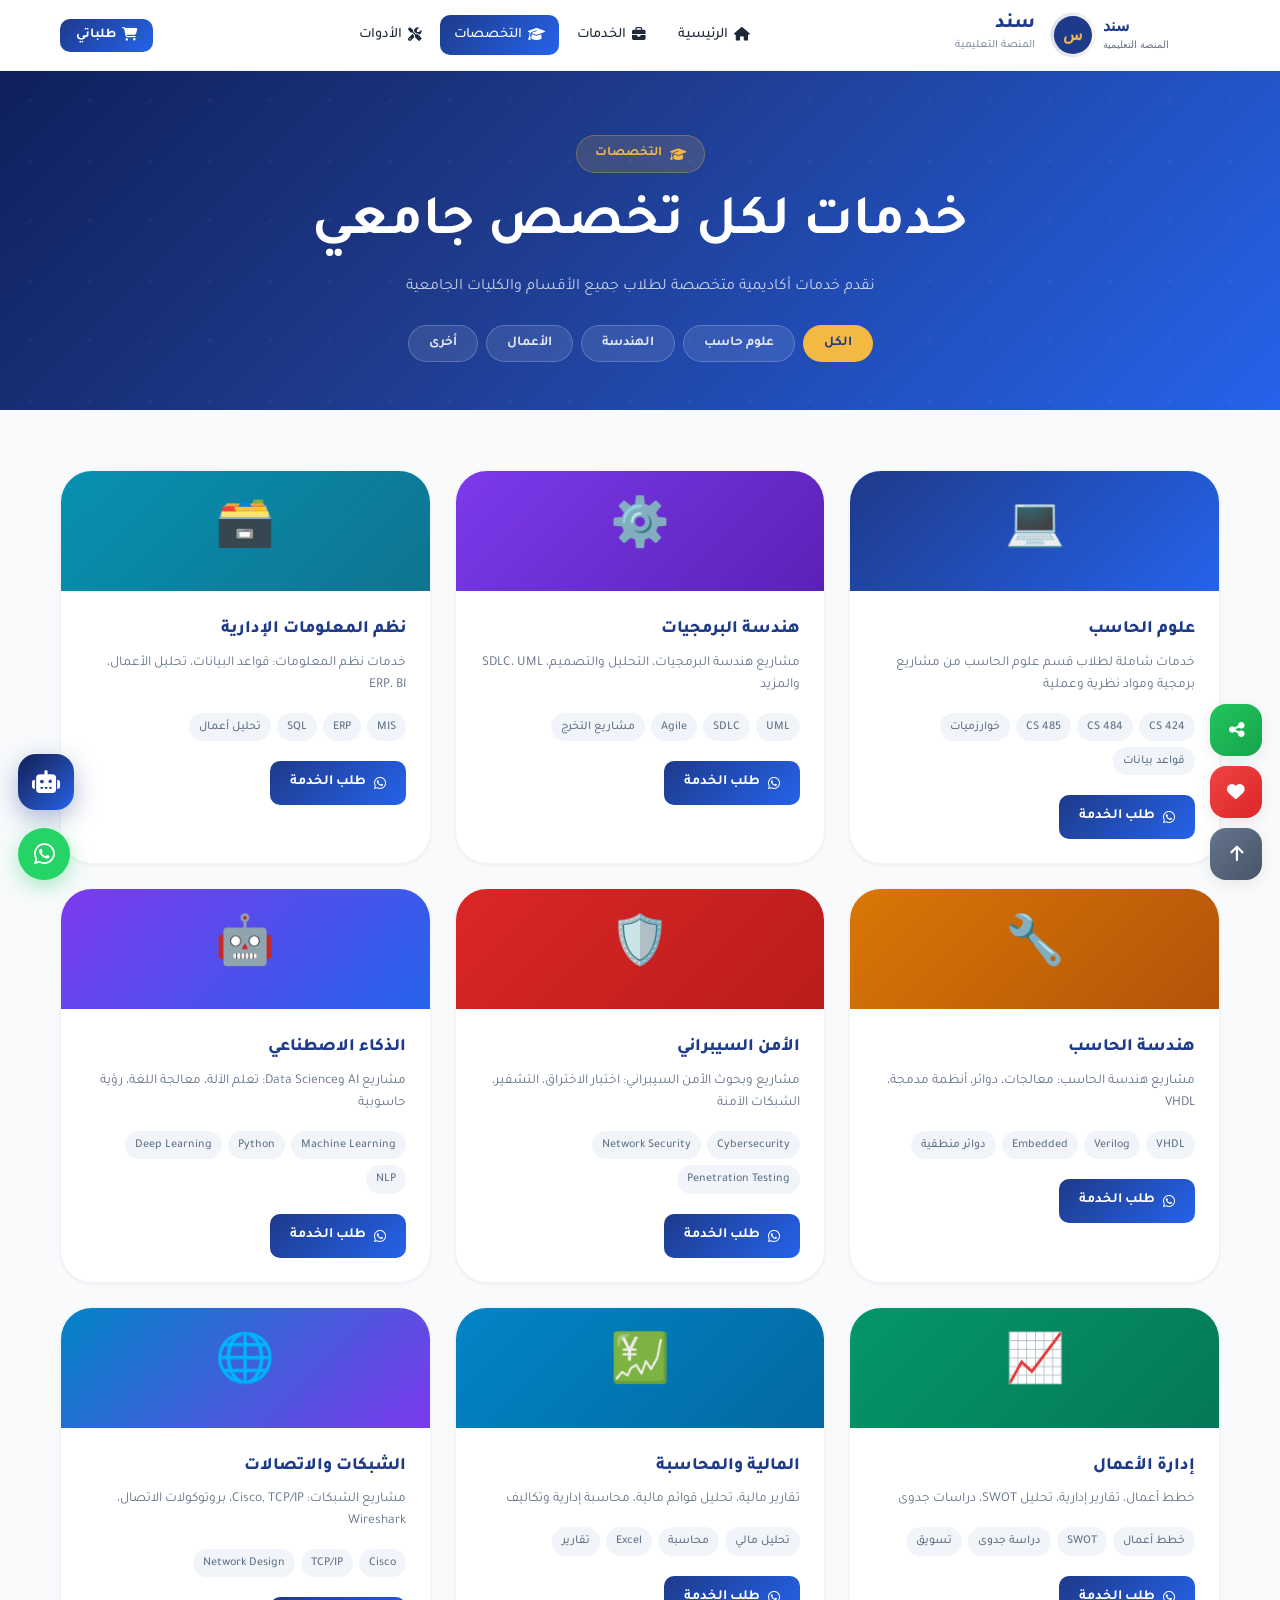
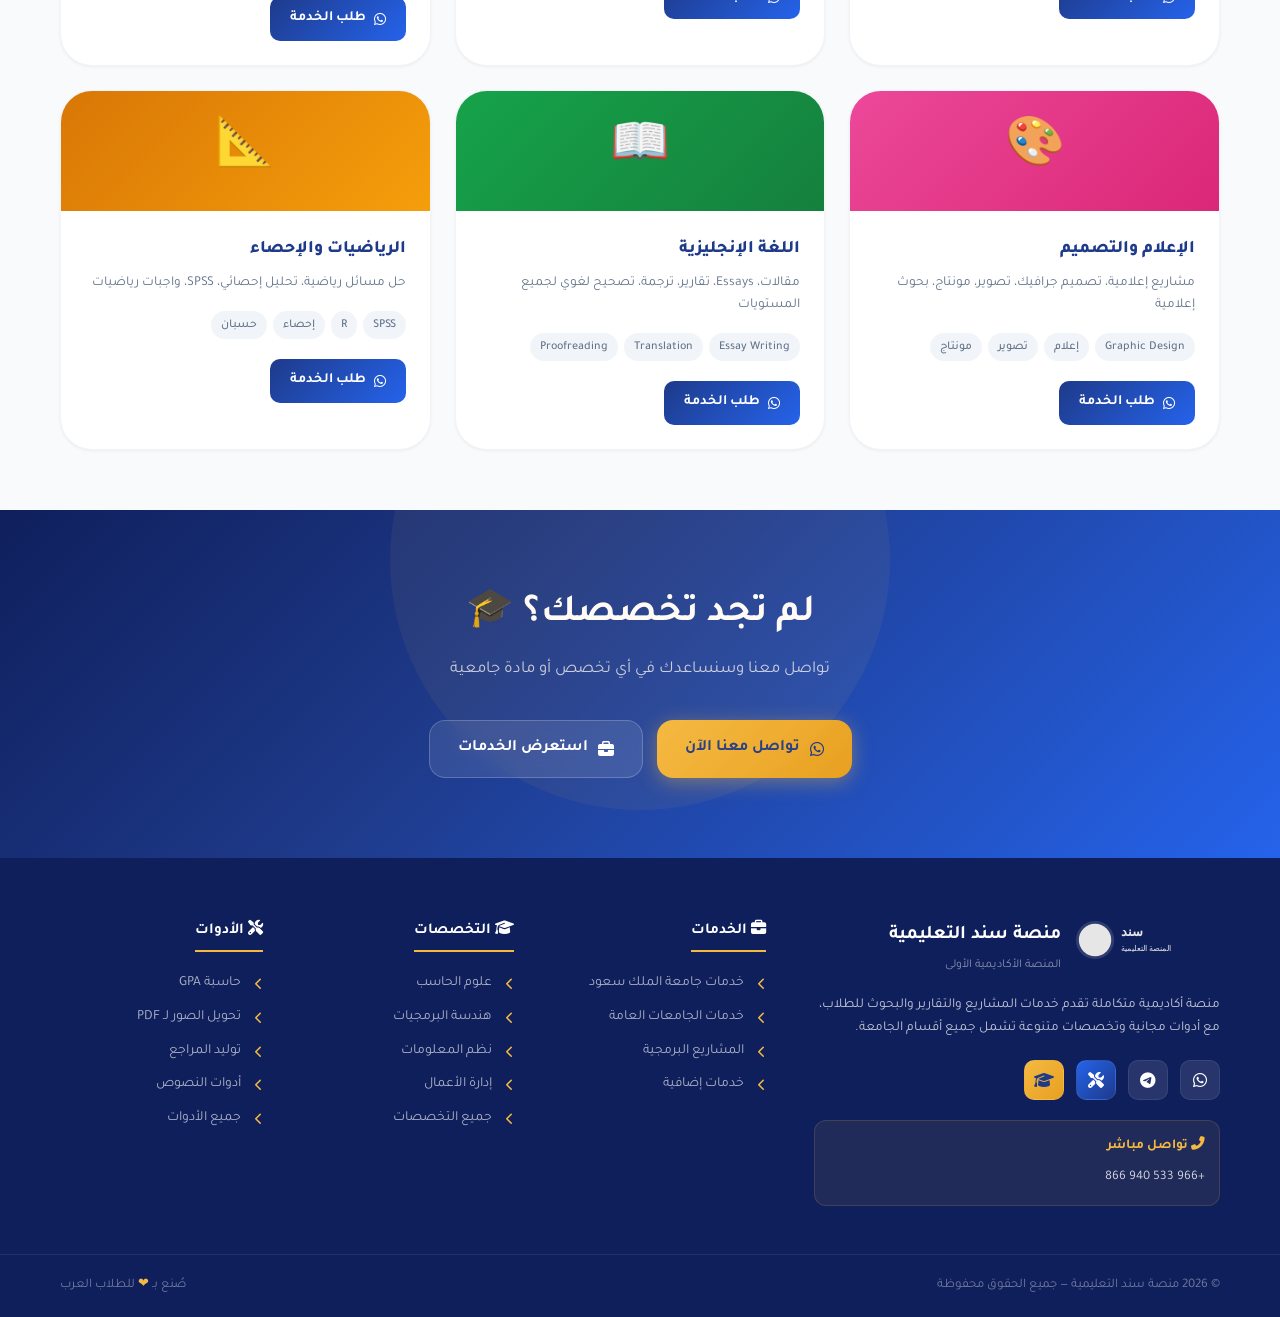
==== commit 8f229a2f: "feat(site): منصة سند التعليمية 2026 — بناء كامل للمنصة ## التحديثات الشاملة:  ### 🏗️ هيكل المشروع - " ====
--- a/specializations.html
+++ b/specializations.html
@@ -3,170 +3,272 @@
 <head>
   <meta charset="UTF-8">
   <meta name="viewport" content="width=device-width, initial-scale=1.0">
-  <title>التخصصات الأكاديمية | منصة سند التعليمية</title>
-  <meta name="description" content="استعرض جميع التخصصات الأكاديمية — صحي، برمجة، علمي، إداري، تحضيري وأكثر">
+  <meta name="description" content="التخصصات الجامعية في منصة سند - خدمات أكاديمية لكل تخصص: علوم حاسب، هندسة برمجيات، نظم معلومات وأكثر">
+  <title>التخصصات | منصة سند التعليمية</title>
+
+  <link rel="preconnect" href="https://fonts.googleapis.com">
+  <link rel="preconnect" href="https://fonts.gstatic.com" crossorigin>
+  <link href="https://fonts.googleapis.com/css2?family=Tajawal:wght@300;400;500;700;800;900&display=swap" rel="stylesheet">
+  <link rel="stylesheet" href="https://cdnjs.cloudflare.com/ajax/libs/font-awesome/6.5.0/css/all.min.css">
   <link rel="stylesheet" href="css/style.css">
   <link rel="stylesheet" href="css/upgrade.css">
-  <link rel="stylesheet" href="https://cdn.jsdelivr.net/npm/@fortawesome/fontawesome-free@6.5.0/css/all.min.css">
-  <link href="https://fonts.googleapis.com/css2?family=Tajawal:wght@300;400;500;700;800;900&family=Cairo:wght@400;600;700;900&display=swap" rel="stylesheet">
-  <style>
-    .page-hero { background: var(--grad-hero); }
-    .spec-card-new { background: white; border-radius: 24px; padding: 32px 28px; border: 1.5px solid var(--border); box-shadow: var(--shadow-sm); transition: all 0.35s var(--ease); text-decoration: none; color: inherit; display: flex; flex-direction: column; position: relative; overflow: hidden; }
-    .spec-card-new:hover { transform: translateY(-8px); box-shadow: var(--shadow-xl); }
-    .spec-icon-wrap { width: 72px; height: 72px; border-radius: 20px; display: flex; align-items: center; justify-content: center; font-size: 32px; margin-bottom: 20px; flex-shrink: 0; }
-    .spec-card-title { font-size: 18px; font-weight: 900; color: var(--primary); margin-bottom: 10px; }
-    .spec-card-desc { font-size: 13.5px; color: var(--text-muted); line-height: 1.75; flex: 1; }
-    .spec-meta { display: flex; align-items: center; justify-content: space-between; margin-top: 20px; padding-top: 16px; border-top: 1px solid var(--border); }
-    .spec-count { font-size: 12.5px; font-weight: 800; color: var(--text-muted); display: flex; align-items: center; gap: 6px; }
-    .spec-arrow { width: 36px; height: 36px; border-radius: 50%; display: flex; align-items: center; justify-content: center; font-size: 14px; color: white; transition: transform 0.3s; flex-shrink: 0; }
-    .spec-card-new:hover .spec-arrow { transform: translateX(-4px); }
-    .specs-full-grid { display: grid; grid-template-columns: repeat(auto-fill, minmax(300px, 1fr)); gap: 26px; max-width: 1200px; margin: 0 auto; }
-    .page-hero-inner { max-width: 1200px; margin: 0 auto; padding: 70px 30px 90px; text-align: center; position: relative; z-index: 1; }
-    .page-hero h1 { font-size: clamp(28px, 4.5vw, 52px); font-weight: 900; color: white; margin-bottom: 14px; line-height: 1.2; }
-    .page-hero h1 span { color: var(--secondary); }
-    .page-hero p { font-size: 16px; color: rgba(255,255,255,0.72); max-width: 560px; margin: 0 auto 32px; line-height: 1.8; }
-    .breadcrumb { display: flex; align-items: center; gap: 8px; justify-content: center; margin-bottom: 22px; flex-wrap: wrap; }
-    .breadcrumb a, .breadcrumb span { font-size: 12.5px; color: rgba(255,255,255,0.55); font-weight: 600; }
-    .breadcrumb a:hover { color: var(--secondary); }
-    .breadcrumb .sep { color: rgba(255,255,255,0.3); }
-    .cta-custom { background: linear-gradient(135deg, #ecfdf5, #d1fae5); border-radius: 24px; padding: 48px; text-align: center; border: 1.5px solid rgba(16,185,129,0.25); }
-    @media (max-width: 768px) { .specs-full-grid { grid-template-columns: 1fr; } .page-hero-inner { padding: 50px 20px 60px; } }
-  </style>
+  <link rel="icon" type="image/svg+xml" href="images/logo.svg">
 </head>
 <body>
-<div id="header-placeholder" data-page="spec"></div>
-
-<section class="page-hero">
-  <div class="hero-bg"><div class="orb orb-1"></div><div class="orb orb-2"></div><div class="grid-pattern"></div></div>
-  <div class="page-hero-inner">
-    <div class="breadcrumb">
-      <a href="index.html">🏠 الرئيسية</a><span class="sep">›</span>
-      <span style="color:var(--secondary);">التخصصات الأكاديمية</span>
+
+  <div id="header-placeholder"></div>
+
+  <!-- PAGE HERO -->
+  <section class="page-hero">
+    <div class="container">
+      <div class="page-hero-badge"><i class="fas fa-graduation-cap"></i> التخصصات</div>
+      <h1>خدمات لكل تخصص جامعي</h1>
+      <p>نقدم خدمات أكاديمية متخصصة لطلاب جميع الأقسام والكليات الجامعية</p>
+
+      <!-- Filter Bar -->
+      <div class="spec-filter-bar" id="spec-filter-bar">
+        <button class="spec-filter-btn active" onclick="filterSpecs(this,'all')">الكل</button>
+        <button class="spec-filter-btn" onclick="filterSpecs(this,'cs')">علوم حاسب</button>
+        <button class="spec-filter-btn" onclick="filterSpecs(this,'eng')">الهندسة</button>
+        <button class="spec-filter-btn" onclick="filterSpecs(this,'business')">الأعمال</button>
+        <button class="spec-filter-btn" onclick="filterSpecs(this,'other')">أخرى</button>
+      </div>
     </div>
-    <div class="hero-badge" style="margin-bottom:24px;">
-      <span class="hero-badge-dot"></span> جميع التخصصات والأقسام الأكاديمية
-    </div>
-    <h1>اختر <span>تخصصك الأكاديمي</span> 📚</h1>
-    <p>خدمات أكاديمية مخصصة لكل تخصص — اختر قسمك وابدأ في الحصول على الدعم الأكاديمي الذي تحتاجه</p>
-    <div class="hero-cta" style="margin-bottom:0;">
-      <a href="ksu.html" class="btn btn-primary btn-lg"><i class="fas fa-university"></i> مشاريع KSU بأسعار محددة</a>
-      <a href="https://wa.me/966533940866" target="_blank" class="btn btn-white btn-lg"><i class="fab fa-whatsapp"></i> استفسار مباشر</a>
+  </section>
+
+  <!-- SPECIALIZATIONS GRID -->
+  <div class="container">
+    <div class="specs-grid" id="specs-grid">
+
+      <!-- CS -->
+      <div class="spec-card" data-cat="cs">
+        <div class="spec-card-banner" style="background:linear-gradient(135deg,#1e3a8a,#2563eb)">💻</div>
+        <div class="spec-card-body">
+          <div class="spec-card-name">علوم الحاسب</div>
+          <div class="spec-card-desc">خدمات شاملة لطلاب قسم علوم الحاسب من مشاريع برمجية ومواد نظرية وعملية</div>
+          <div class="spec-card-tags">
+            <span>CS 424</span><span>CS 484</span><span>CS 485</span>
+            <span>خوارزميات</span><span>قواعد بيانات</span>
+          </div>
+          <a href="https://wa.me/966533940866?text=أريد%20خدمات%20تخصص%20علوم%20الحاسب" target="_blank" class="btn-spec">
+            <i class="fab fa-whatsapp"></i> طلب الخدمة
+          </a>
+        </div>
+      </div>
+
+      <!-- SE -->
+      <div class="spec-card" data-cat="cs">
+        <div class="spec-card-banner" style="background:linear-gradient(135deg,#7c3aed,#5b21b6)">⚙️</div>
+        <div class="spec-card-body">
+          <div class="spec-card-name">هندسة البرمجيات</div>
+          <div class="spec-card-desc">مشاريع هندسة البرمجيات، التحليل والتصميم، SDLC، UML والمزيد</div>
+          <div class="spec-card-tags">
+            <span>UML</span><span>SDLC</span><span>Agile</span>
+            <span>مشاريع التخرج</span>
+          </div>
+          <a href="https://wa.me/966533940866?text=أريد%20خدمات%20تخصص%20هندسة%20البرمجيات" target="_blank" class="btn-spec">
+            <i class="fab fa-whatsapp"></i> طلب الخدمة
+          </a>
+        </div>
+      </div>
+
+      <!-- IS -->
+      <div class="spec-card" data-cat="cs">
+        <div class="spec-card-banner" style="background:linear-gradient(135deg,#0891b2,#0e7490)">🗃️</div>
+        <div class="spec-card-body">
+          <div class="spec-card-name">نظم المعلومات الإدارية</div>
+          <div class="spec-card-desc">خدمات نظم المعلومات: قواعد البيانات، تحليل الأعمال، ERP، BI</div>
+          <div class="spec-card-tags">
+            <span>MIS</span><span>ERP</span><span>SQL</span>
+            <span>تحليل أعمال</span>
+          </div>
+          <a href="https://wa.me/966533940866?text=أريد%20خدمات%20تخصص%20نظم%20المعلومات" target="_blank" class="btn-spec">
+            <i class="fab fa-whatsapp"></i> طلب الخدمة
+          </a>
+        </div>
+      </div>
+
+      <!-- CE -->
+      <div class="spec-card" data-cat="eng">
+        <div class="spec-card-banner" style="background:linear-gradient(135deg,#d97706,#b45309)">🔧</div>
+        <div class="spec-card-body">
+          <div class="spec-card-name">هندسة الحاسب</div>
+          <div class="spec-card-desc">مشاريع هندسة الحاسب: معالجات، دوائر، أنظمة مدمجة، VHDL</div>
+          <div class="spec-card-tags">
+            <span>VHDL</span><span>Verilog</span><span>Embedded</span>
+            <span>دوائر منطقية</span>
+          </div>
+          <a href="https://wa.me/966533940866?text=أريد%20خدمات%20تخصص%20هندسة%20الحاسب" target="_blank" class="btn-spec">
+            <i class="fab fa-whatsapp"></i> طلب الخدمة
+          </a>
+        </div>
+      </div>
+
+      <!-- Cybersecurity -->
+      <div class="spec-card" data-cat="cs">
+        <div class="spec-card-banner" style="background:linear-gradient(135deg,#dc2626,#b91c1c)">🛡️</div>
+        <div class="spec-card-body">
+          <div class="spec-card-name">الأمن السيبراني</div>
+          <div class="spec-card-desc">مشاريع وبحوث الأمن السيبراني: اختبار الاختراق، التشفير، الشبكات الآمنة</div>
+          <div class="spec-card-tags">
+            <span>Cybersecurity</span><span>Network Security</span>
+            <span>Penetration Testing</span>
+          </div>
+          <a href="https://wa.me/966533940866?text=أريد%20خدمات%20تخصص%20الأمن%20السيبراني" target="_blank" class="btn-spec">
+            <i class="fab fa-whatsapp"></i> طلب الخدمة
+          </a>
+        </div>
+      </div>
+
+      <!-- AI/DS -->
+      <div class="spec-card" data-cat="cs">
+        <div class="spec-card-banner" style="background:linear-gradient(135deg,#7c3aed,#2563eb)">🤖</div>
+        <div class="spec-card-body">
+          <div class="spec-card-name">الذكاء الاصطناعي</div>
+          <div class="spec-card-desc">مشاريع AI وData Science: تعلم الآلة، معالجة اللغة، رؤية حاسوبية</div>
+          <div class="spec-card-tags">
+            <span>Machine Learning</span><span>Python</span>
+            <span>Deep Learning</span><span>NLP</span>
+          </div>
+          <a href="https://wa.me/966533940866?text=أريد%20خدمات%20تخصص%20الذكاء%20الاصطناعي" target="_blank" class="btn-spec">
+            <i class="fab fa-whatsapp"></i> طلب الخدمة
+          </a>
+        </div>
+      </div>
+
+      <!-- Business -->
+      <div class="spec-card" data-cat="business">
+        <div class="spec-card-banner" style="background:linear-gradient(135deg,#059669,#047857)">📈</div>
+        <div class="spec-card-body">
+          <div class="spec-card-name">إدارة الأعمال</div>
+          <div class="spec-card-desc">خطط أعمال، تقارير إدارية، تحليل SWOT، دراسات جدوى</div>
+          <div class="spec-card-tags">
+            <span>خطط أعمال</span><span>SWOT</span>
+            <span>دراسة جدوى</span><span>تسويق</span>
+          </div>
+          <a href="https://wa.me/966533940866?text=أريد%20خدمات%20تخصص%20إدارة%20الأعمال" target="_blank" class="btn-spec">
+            <i class="fab fa-whatsapp"></i> طلب الخدمة
+          </a>
+        </div>
+      </div>
+
+      <!-- Finance -->
+      <div class="spec-card" data-cat="business">
+        <div class="spec-card-banner" style="background:linear-gradient(135deg,#0284c7,#0369a1)">💹</div>
+        <div class="spec-card-body">
+          <div class="spec-card-name">المالية والمحاسبة</div>
+          <div class="spec-card-desc">تقارير مالية، تحليل قوائم مالية، محاسبة إدارية وتكاليف</div>
+          <div class="spec-card-tags">
+            <span>تحليل مالي</span><span>محاسبة</span>
+            <span>Excel</span><span>تقارير</span>
+          </div>
+          <a href="https://wa.me/966533940866?text=أريد%20خدمات%20تخصص%20المالية%20والمحاسبة" target="_blank" class="btn-spec">
+            <i class="fab fa-whatsapp"></i> طلب الخدمة
+          </a>
+        </div>
+      </div>
+
+      <!-- Networks -->
+      <div class="spec-card" data-cat="eng">
+        <div class="spec-card-banner" style="background:linear-gradient(135deg,#0284c7,#7c3aed)">🌐</div>
+        <div class="spec-card-body">
+          <div class="spec-card-name">الشبكات والاتصالات</div>
+          <div class="spec-card-desc">مشاريع الشبكات: Cisco, TCP/IP، بروتوكولات الاتصال، Wireshark</div>
+          <div class="spec-card-tags">
+            <span>Cisco</span><span>TCP/IP</span>
+            <span>Network Design</span>
+          </div>
+          <a href="https://wa.me/966533940866?text=أريد%20خدمات%20تخصص%20الشبكات" target="_blank" class="btn-spec">
+            <i class="fab fa-whatsapp"></i> طلب الخدمة
+          </a>
+        </div>
+      </div>
+
+      <!-- Media/Design -->
+      <div class="spec-card" data-cat="other">
+        <div class="spec-card-banner" style="background:linear-gradient(135deg,#ec4899,#db2777)">🎨</div>
+        <div class="spec-card-body">
+          <div class="spec-card-name">الإعلام والتصميم</div>
+          <div class="spec-card-desc">مشاريع إعلامية، تصميم جرافيك، تصوير، مونتاج، بحوث إعلامية</div>
+          <div class="spec-card-tags">
+            <span>Graphic Design</span><span>إعلام</span>
+            <span>تصوير</span><span>مونتاج</span>
+          </div>
+          <a href="https://wa.me/966533940866?text=أريد%20خدمات%20تخصص%20الإعلام%20والتصميم" target="_blank" class="btn-spec">
+            <i class="fab fa-whatsapp"></i> طلب الخدمة
+          </a>
+        </div>
+      </div>
+
+      <!-- English -->
+      <div class="spec-card" data-cat="other">
+        <div class="spec-card-banner" style="background:linear-gradient(135deg,#16a34a,#15803d)">📖</div>
+        <div class="spec-card-body">
+          <div class="spec-card-name">اللغة الإنجليزية</div>
+          <div class="spec-card-desc">مقالات، Essays، تقارير، ترجمة، تصحيح لغوي لجميع المستويات</div>
+          <div class="spec-card-tags">
+            <span>Essay Writing</span><span>Translation</span>
+            <span>Proofreading</span>
+          </div>
+          <a href="https://wa.me/966533940866?text=أريد%20خدمات%20تخصص%20اللغة%20الإنجليزية" target="_blank" class="btn-spec">
+            <i class="fab fa-whatsapp"></i> طلب الخدمة
+          </a>
+        </div>
+      </div>
+
+      <!-- Math/Stats -->
+      <div class="spec-card" data-cat="other">
+        <div class="spec-card-banner" style="background:linear-gradient(135deg,#d97706,#f59e0b)">📐</div>
+        <div class="spec-card-body">
+          <div class="spec-card-name">الرياضيات والإحصاء</div>
+          <div class="spec-card-desc">حل مسائل رياضية، تحليل إحصائي، SPSS، واجبات رياضيات</div>
+          <div class="spec-card-tags">
+            <span>SPSS</span><span>R</span><span>إحصاء</span>
+            <span>حسبان</span>
+          </div>
+          <a href="https://wa.me/966533940866?text=أريد%20خدمات%20تخصص%20الرياضيات" target="_blank" class="btn-spec">
+            <i class="fab fa-whatsapp"></i> طلب الخدمة
+          </a>
+        </div>
+      </div>
+
     </div>
   </div>
-</section>
-
-<!-- SPECIALIZATIONS GRID -->
-<section class="section section-alt">
-  <div class="section-header reveal">
-    <div class="section-chip"><i class="fas fa-layer-group"></i> الأقسام الأكاديمية</div>
-    <h2 class="section-title">جميع التخصصات المتاحة</h2>
-    <p class="section-subtitle">اختر تخصصك وتصفح الخدمات المتاحة بالتفصيل</p>
-  </div>
-
-  <div class="specs-full-grid">
-
-    <a href="health.html" class="spec-card-new reveal reveal-delay-1" style="border-color:rgba(16,185,129,0.25);">
-      <div style="position:absolute;top:0;left:0;right:0;height:4px;background:linear-gradient(90deg,#10b981,#059669);"></div>
-      <div class="spec-icon-wrap" style="background:linear-gradient(135deg,#d1fae5,#a7f3d0);">💊</div>
-      <div class="spec-card-title">المسار الصحي والطبي 🩺</div>
-      <div class="spec-card-desc">خدمات متخصصة لطلاب الطب، التمريض، الصيدلة، علاج طبيعي والعلوم الصحية. Care Plans، Case Studies وأكثر.</div>
-      <div class="spec-meta">
-        <div class="spec-count"><i class="fas fa-list-check"></i> 8+ خدمة متخصصة</div>
-        <div class="spec-arrow" style="background:linear-gradient(135deg,#10b981,#059669);">←</div>
-      </div>
-    </a>
-
-    <a href="cs.html" class="spec-card-new reveal reveal-delay-2" style="border-color:rgba(124,58,237,0.25);">
-      <div style="position:absolute;top:0;left:0;right:0;height:4px;background:linear-gradient(90deg,#7c3aed,#5b21b6);"></div>
-      <div class="spec-icon-wrap" style="background:linear-gradient(135deg,#ede9fe,#ddd6fe);">💻</div>
-      <div class="spec-card-title">البرمجة وعلوم الحاسب</div>
-      <div class="spec-card-desc">مشاريع Java, Python, C++, PHP، تطوير مواقع، تطبيقات جوال، قواعد بيانات، UML وجميع التقنيات.</div>
-      <div class="spec-meta">
-        <div class="spec-count"><i class="fas fa-list-check"></i> 10+ خدمة برمجية</div>
-        <div class="spec-arrow" style="background:linear-gradient(135deg,#7c3aed,#5b21b6);">←</div>
-      </div>
-    </a>
-
-    <a href="science.html" class="spec-card-new reveal reveal-delay-3" style="border-color:rgba(14,165,233,0.25);">
-      <div style="position:absolute;top:0;left:0;right:0;height:4px;background:linear-gradient(90deg,#0ea5e9,#0369a1);"></div>
-      <div class="spec-icon-wrap" style="background:linear-gradient(135deg,#e0f2fe,#bae6fd);">🔬</div>
-      <div class="spec-card-title">المسار العلمي 📊</div>
-      <div class="spec-card-desc">حل مسائل الرياضيات، الفيزياء، الكيمياء، الأحياء، الإحصاء وجميع المواد العلمية لكل المستويات.</div>
-      <div class="spec-meta">
-        <div class="spec-count"><i class="fas fa-list-check"></i> 7+ خدمة علمية</div>
-        <div class="spec-arrow" style="background:linear-gradient(135deg,#0ea5e9,#0369a1);">←</div>
-      </div>
-    </a>
-
-    <a href="business.html" class="spec-card-new reveal reveal-delay-1" style="border-color:rgba(249,115,22,0.25);">
-      <div style="position:absolute;top:0;left:0;right:0;height:4px;background:linear-gradient(90deg,#f97316,#c2410c);"></div>
-      <div class="spec-icon-wrap" style="background:linear-gradient(135deg,#ffedd5,#fed7aa);">💼</div>
-      <div class="spec-card-title">الإداري والمحاسبي 📈</div>
-      <div class="spec-card-desc">مشاريع الإدارة، المحاسبة، التسويق، الاقتصاد، نظم المعلومات، الموارد البشرية والقانون التجاري.</div>
-      <div class="spec-meta">
-        <div class="spec-count"><i class="fas fa-list-check"></i> 9+ خدمة إدارية</div>
-        <div class="spec-arrow" style="background:linear-gradient(135deg,#f97316,#c2410c);">←</div>
-      </div>
-    </a>
-
-    <a href="preparatory.html" class="spec-card-new reveal reveal-delay-2" style="border-color:rgba(109,40,217,0.25);">
-      <div style="position:absolute;top:0;left:0;right:0;height:4px;background:linear-gradient(90deg,#7c3aed,#4c1d95);"></div>
-      <div class="spec-icon-wrap" style="background:linear-gradient(135deg,#f5f3ff,#ede9fe);">✍️</div>
-      <div class="spec-card-title">التحضيري والانتقالي</div>
-      <div class="spec-card-desc">دعم كامل لمواد السنة التحضيرية والانتقالية في جميع الجامعات السعودية. إنجليزي، رياضيات، حاسب وأكثر.</div>
-      <div class="spec-meta">
-        <div class="spec-count"><i class="fas fa-list-check"></i> 6+ خدمات تحضيرية</div>
-        <div class="spec-arrow" style="background:linear-gradient(135deg,#7c3aed,#4c1d95);">←</div>
-      </div>
-    </a>
-
-    <a href="preparatory.html#english" class="spec-card-new reveal reveal-delay-3" style="border-color:rgba(37,99,235,0.25);">
-      <div style="position:absolute;top:0;left:0;right:0;height:4px;background:linear-gradient(90deg,#2563eb,#1d4ed8);"></div>
-      <div class="spec-icon-wrap" style="background:linear-gradient(135deg,#dbeafe,#bfdbfe);">🇬🇧</div>
-      <div class="spec-card-title">اللغة الإنجليزية</div>
-      <div class="spec-card-desc">خدمات إنجليزية لجميع التخصصات — Essays، ترجمة، Grammar، Proofreading، مشروع CA وأكثر.</div>
-      <div class="spec-meta">
-        <div class="spec-count"><i class="fas fa-list-check"></i> 6+ خدمات إنجليزية</div>
-        <div class="spec-arrow" style="background:linear-gradient(135deg,#2563eb,#1d4ed8);">←</div>
-      </div>
-    </a>
-
-    <a href="preparatory.html#school" class="spec-card-new reveal reveal-delay-1" style="border-color:rgba(220,38,38,0.25);">
-      <div style="position:absolute;top:0;left:0;right:0;height:4px;background:linear-gradient(90deg,#dc2626,#991b1b);"></div>
-      <div class="spec-icon-wrap" style="background:linear-gradient(135deg,#fee2e2,#fecaca);">🏫</div>
-      <div class="spec-card-title">طلاب المدارس</div>
-      <div class="spec-card-desc">مساعدة أكاديمية لجميع مراحل المدارس — ابتدائي، متوسط، ثانوي. جميع المواد والمستويات.</div>
-      <div class="spec-meta">
-        <div class="spec-count"><i class="fas fa-list-check"></i> شامل جميع المراحل</div>
-        <div class="spec-arrow" style="background:linear-gradient(135deg,#dc2626,#991b1b);">←</div>
-      </div>
-    </a>
-
-    <a href="ksu.html" class="spec-card-new reveal reveal-delay-2" style="border-color:rgba(244,185,66,0.35);background:linear-gradient(135deg,rgba(244,185,66,0.03),white);">
-      <div style="position:absolute;top:0;left:0;right:0;height:4px;background:var(--grad-gold);"></div>
-      <div class="spec-icon-wrap" style="background:linear-gradient(135deg,#fef3c7,#fde68a);">🎓</div>
-      <div class="spec-card-title">مشاريع جامعة الملك سعود</div>
-      <div class="spec-card-desc">أسعار محددة مسبقًا لمشاريع KSU المشتركة — CA الإنجليزي، Excel، PowerPoint، Access، خريطة ذهنية وأكثر.</div>
-      <div class="spec-meta">
-        <div class="spec-count" style="color:#92400e;"><i class="fas fa-tag"></i> 11 مشروع بسعر محدد</div>
-        <div class="spec-arrow" style="background:var(--grad-gold);color:var(--primary-dark);">←</div>
-      </div>
-    </a>
-
-  </div>
-
-  <!-- CAN'T FIND SPECIALIZATION -->
-  <div class="cta-custom reveal" style="max-width:820px;margin:56px auto 0;">
-    <div style="font-size:46px;margin-bottom:16px;">💬</div>
-    <h3 style="font-size:22px;font-weight:900;color:#065f46;margin-bottom:10px;">لا تجد تخصصك هنا؟</h3>
-    <p style="font-size:14.5px;color:#374151;max-width:520px;margin:0 auto 24px;line-height:1.8;">نقدم دعمًا أكاديميًا لجميع التخصصات والمواد في كل الجامعات السعودية دون استثناء. تواصل معنا وسنوفر لك الخدمة المطلوبة فوراً.</p>
-    <a href="https://wa.me/966533940866" target="_blank" class="btn btn-wa btn-lg"><i class="fab fa-whatsapp"></i> تواصل معنا الآن</a>
-  </div>
-</section>
-
-<div id="footer-placeholder"></div>
-<script src="js/components.js"></script>
-<script src="js/main.js"></script>
-<script src="js/site-upgrade.js"></script>
+
+  <!-- CTA Section -->
+  <section class="cta-section" style="margin-top:0">
+    <div class="container">
+      <h2>لم تجد تخصصك؟ 🎓</h2>
+      <p>تواصل معنا وسنساعدك في أي تخصص أو مادة جامعية</p>
+      <div class="cta-btns">
+        <a href="https://wa.me/966533940866" target="_blank" rel="noopener" class="btn-primary" style="text-decoration:none">
+          <i class="fab fa-whatsapp"></i> تواصل معنا الآن
+        </a>
+        <a href="index.html#services" class="btn-secondary" style="text-decoration:none">
+          <i class="fas fa-briefcase"></i> استعرض الخدمات
+        </a>
+      </div>
+    </div>
+  </section>
+
+  <div id="footer-placeholder"></div>
+
+  <script src="js/components.js"></script>
+  <script src="js/main.js"></script>
+  <script src="js/site-upgrade.js"></script>
+  <script>
+    function filterSpecs(btn, cat) {
+      document.querySelectorAll('.spec-filter-btn').forEach(b => b.classList.remove('active'));
+      btn.classList.add('active');
+      document.querySelectorAll('.spec-card').forEach(card => {
+        if (cat === 'all' || card.dataset.cat === cat) {
+          card.style.display = '';
+          card.style.animation = 'fadeIn 0.3s ease';
+        } else {
+          card.style.display = 'none';
+        }
+      });
+    }
+  </script>
 </body>
 </html>
--- a/css/style.css
+++ b/css/style.css
@@ -1,2608 +1,1390 @@
 /* ============================================================
-   منصة سند التعليمية — CSS 2026 Premium Academic Design
+   منصة سند التعليمية — Main Stylesheet 2026
    ============================================================ */
-
-@import url('https://fonts.googleapis.com/css2?family=Tajawal:wght@300;400;500;700;800;900&family=Cairo:wght@300;400;600;700;900&display=swap');
 
 /* ==================== CSS VARIABLES ==================== */
 :root {
-  --primary: #1a3a6b;
-  --primary-light: #2554a0;
-  --primary-dark: #0f2347;
-  --primary-glow: rgba(26,58,107,0.15);
-  --secondary: #f4b942;
-  --secondary-dark: #e8a320;
-  --secondary-light: #fde68a;
-  --accent: #e8f0fe;
-  --accent-deep: #d0e0fd;
-
-  --success: #10b981;
+  --primary: #1e3a8a;
+  --primary-light: #2563eb;
+  --primary-dark: #1e2d6b;
+  --accent: #f4b942;
+  --accent-dark: #d4971e;
+  --success: #22c55e;
+  --danger: #ef4444;
   --warning: #f59e0b;
-  --danger: #ef4444;
-  --info: #3b82f6;
-  --purple: #7c3aed;
-  --teal: #0d9488;
-
-  --white: #ffffff;
-  --bg-light: #f6f9ff;
-  --bg-gray: #f0f4fb;
-  --bg-dark: #0a1628;
-  --text-dark: #0b1526;
-  --text-body: #2d3748;
+  --bg: #f8fafc;
+  --bg-card: #ffffff;
+  --text: #1e293b;
   --text-muted: #64748b;
-  --border: #dde7f5;
-  --border-light: #eef3fc;
-
-  --shadow-xs: 0 1px 4px rgba(15,35,71,0.06);
-  --shadow-sm: 0 2px 10px rgba(26,58,107,0.08);
-  --shadow-md: 0 6px 24px rgba(26,58,107,0.12);
-  --shadow-lg: 0 12px 40px rgba(26,58,107,0.16);
-  --shadow-xl: 0 20px 70px rgba(26,58,107,0.22);
-  --shadow-glow: 0 0 40px rgba(37,84,160,0.2);
-  --shadow-gold: 0 6px 28px rgba(244,185,66,0.4);
-
-  --r-xs: 6px;
-  --r-sm: 10px;
-  --r-md: 16px;
-  --r-lg: 22px;
-  --r-xl: 30px;
-  --r-2xl: 40px;
-  --r-full: 9999px;
-
-  --ease: cubic-bezier(0.4, 0, 0.2, 1);
+  --text-light: #94a3b8;
+  --border: #e2e8f0;
+  --border-light: #f1f5f9;
+  --shadow-sm: 0 1px 3px rgba(0,0,0,0.06);
+  --shadow: 0 4px 16px rgba(0,0,0,0.08);
+  --shadow-lg: 0 8px 32px rgba(0,0,0,0.12);
+  --shadow-xl: 0 16px 48px rgba(0,0,0,0.16);
+  --radius: 16px;
+  --radius-sm: 10px;
+  --radius-lg: 24px;
+  --radius-xl: 32px;
+  --grad-primary: linear-gradient(135deg, #1e3a8a 0%, #2563eb 100%);
+  --grad-accent: linear-gradient(135deg, #f4b942 0%, #e8a020 100%);
+  --grad-success: linear-gradient(135deg, #22c55e 0%, #16a34a 100%);
+  --grad-hero: linear-gradient(135deg, #0f1f5c 0%, #1e3a8a 40%, #2563eb 100%);
   --ease-bounce: cubic-bezier(0.34, 1.56, 0.64, 1);
-  --ease-in: cubic-bezier(0.4, 0, 1, 1);
-  --ease-out: cubic-bezier(0, 0, 0.2, 1);
-
-  --font: 'Tajawal', 'Cairo', 'Segoe UI', sans-serif;
-
-  --grad-primary: linear-gradient(135deg, #0f2347 0%, #1a3a6b 45%, #2554a0 100%);
-  --grad-primary-2: linear-gradient(160deg, #1a3a6b 0%, #2554a0 100%);
-  --grad-gold: linear-gradient(135deg, #f4b942 0%, #e8a320 100%);
-  --grad-gold-light: linear-gradient(135deg, #fef3c7, #fde68a);
-  --grad-hero: linear-gradient(145deg, #060e1f 0%, #0f2347 30%, #1a3a6b 65%, #2554a0 100%);
-  --grad-glass: linear-gradient(135deg, rgba(255,255,255,0.12), rgba(255,255,255,0.04));
-  --grad-card: linear-gradient(160deg, #ffffff 0%, #f8fbff 100%);
-  --grad-purple: linear-gradient(135deg, #667eea 0%, #764ba2 100%);
-  --grad-teal: linear-gradient(135deg, #0d9488 0%, #0f766e 100%);
-  --grad-success: linear-gradient(135deg, #10b981 0%, #059669 100%);
-}
-
-/* ==================== RESET & BASE ==================== */
+  --transition: 0.3s ease;
+}
+
+/* ==================== RESET ==================== */
 *, *::before, *::after { box-sizing: border-box; margin: 0; padding: 0; }
 html { scroll-behavior: smooth; font-size: 16px; }
 body {
-  font-family: var(--font);
+  font-family: 'Tajawal', 'Segoe UI', Arial, sans-serif;
+  background: var(--bg);
+  color: var(--text);
   direction: rtl;
-  background: var(--bg-light);
-  color: var(--text-body);
+  line-height: 1.7;
   overflow-x: hidden;
-  line-height: 1.75;
-  -webkit-font-smoothing: antialiased;
-  -moz-osx-font-smoothing: grayscale;
 }
 a { text-decoration: none; color: inherit; }
-img { max-width: 100%; display: block; }
-button { font-family: var(--font); cursor: pointer; border: none; }
-input, textarea, select { font-family: var(--font); }
-ul { list-style: none; }
+img { max-width: 100%; height: auto; display: block; }
+ul, ol { list-style: none; }
+button { border: none; background: none; cursor: pointer; font-family: inherit; }
+input, textarea, select { font-family: inherit; }
 
 /* ==================== SCROLLBAR ==================== */
-::-webkit-scrollbar { width: 7px; height: 7px; }
-::-webkit-scrollbar-track { background: var(--bg-gray); }
-::-webkit-scrollbar-thumb { background: linear-gradient(var(--primary-light), var(--primary)); border-radius: 4px; }
-::-webkit-scrollbar-thumb:hover { background: var(--primary); }
-
-/* ==================== PROGRESS BAR ==================== */
-#page-progress {
-  position: fixed;
-  top: 0; left: 0;
-  height: 3px;
-  width: 0%;
-  background: var(--grad-gold);
-  z-index: 9999;
-  transition: width 0.1s linear;
-  box-shadow: 0 0 12px rgba(244,185,66,0.6);
-}
+::-webkit-scrollbar { width: 6px; }
+::-webkit-scrollbar-track { background: var(--bg); }
+::-webkit-scrollbar-thumb { background: var(--primary-light); border-radius: 3px; }
+
+/* ==================== SELECTION ==================== */
+::selection { background: var(--accent); color: white; }
+
+/* ==================== LAYOUT ==================== */
+.container { max-width: 1200px; margin: 0 auto; padding: 0 20px; }
+.section { padding: 80px 0; }
+.section-sm { padding: 48px 0; }
+
+/* ==================== TYPOGRAPHY ==================== */
+h1, h2, h3, h4, h5, h6 { line-height: 1.3; font-weight: 700; }
+h1 { font-size: clamp(2rem, 5vw, 3.5rem); }
+h2 { font-size: clamp(1.5rem, 3vw, 2.5rem); }
+h3 { font-size: clamp(1.2rem, 2.5vw, 1.8rem); }
+.section-chip {
+  display: inline-flex;
+  align-items: center;
+  gap: 8px;
+  background: rgba(37,99,235,0.1);
+  color: var(--primary-light);
+  padding: 8px 18px;
+  border-radius: 100px;
+  font-size: 0.85rem;
+  font-weight: 600;
+  margin-bottom: 16px;
+  border: 1px solid rgba(37,99,235,0.2);
+}
+.section-title { margin-bottom: 12px; color: var(--primary-dark); }
+.section-subtitle { color: var(--text-muted); font-size: 1.05rem; max-width: 600px; }
+.text-center { text-align: center; }
+.text-center .section-subtitle { margin: 0 auto; }
 
 /* ==================== HEADER ==================== */
 .site-header {
-  background: var(--grad-primary);
   position: sticky;
   top: 0;
   z-index: 1000;
-  box-shadow: var(--shadow-lg);
-  transition: all 0.3s var(--ease);
-}
-.site-header.scrolled {
-  background: rgba(10, 22, 40, 0.97);
+  background: rgba(255,255,255,0.95);
   backdrop-filter: blur(20px);
-  box-shadow: 0 4px 40px rgba(0,0,0,0.4);
-}
-
-.header-announcement {
-  background: var(--grad-gold);
-  color: var(--primary-dark);
-  font-size: 12.5px;
-  font-weight: 700;
-  padding: 7px 20px;
-  text-align: center;
-  overflow: hidden;
-  white-space: nowrap;
-  position: relative;
-}
-.announcement-inner {
-  display: inline-block;
-  animation: marquee 30s linear infinite;
-}
-@keyframes marquee {
-  from { transform: translateX(-100%); }
-  to { transform: translateX(100vw); }
-}
-
-.header-main {
+  -webkit-backdrop-filter: blur(20px);
+  border-bottom: 1px solid var(--border-light);
+  box-shadow: var(--shadow-sm);
+  transition: all var(--transition);
+}
+.header-inner {
   display: flex;
   align-items: center;
   justify-content: space-between;
-  padding: 10px 32px;
-  gap: 16px;
-  max-width: 1440px;
-  margin: 0 auto;
-}
-
+  height: 70px;
+  gap: 20px;
+}
 .logo-wrap {
   display: flex;
   align-items: center;
   gap: 12px;
-  flex-shrink: 0;
-  transition: transform 0.3s var(--ease);
-}
-.logo-wrap:hover { transform: translateY(-1px); }
-.logo-icon {
-  width: 52px; height: 52px;
-  background: var(--grad-gold);
-  border-radius: 14px;
-  display: flex; align-items: center; justify-content: center;
-  font-size: 24px;
-  box-shadow: var(--shadow-gold);
+  text-decoration: none;
   flex-shrink: 0;
 }
 .logo-wrap img {
   height: 52px;
   width: auto;
-  border-radius: 12px;
-  background: white;
-  padding: 4px;
-  object-fit: contain;
-  border: 2px solid rgba(244,185,66,0.4);
-}
-.logo-text .l-name {
-  font-size: 18px;
-  font-weight: 900;
-  color: var(--secondary);
-  display: block;
-  line-height: 1.2;
-  letter-spacing: -0.3px;
-}
-.logo-text .l-sub {
-  font-size: 11px;
-  color: rgba(255,255,255,0.65);
+}
+.logo-text { display: flex; flex-direction: column; }
+.logo-name {
+  font-size: 1.25rem;
+  font-weight: 800;
+  color: var(--primary);
+  line-height: 1;
+}
+.logo-sub {
+  font-size: 0.7rem;
+  color: var(--text-muted);
+  margin-top: 2px;
+}
+.nav-menu {
+  display: flex;
+  align-items: center;
+  gap: 4px;
+}
+.nav-menu a {
+  display: flex;
+  align-items: center;
+  gap: 6px;
+  padding: 8px 14px;
+  border-radius: 10px;
+  font-size: 0.9rem;
   font-weight: 500;
-}
-
-/* ==================== DESKTOP NAV ==================== */
-.main-nav {
-  display: flex;
-  align-items: center;
-  gap: 2px;
-}
-.main-nav > a, .nav-dropdown > a {
-  color: rgba(255,255,255,0.82);
-  padding: 8px 14px;
-  border-radius: var(--r-full);
+  color: var(--text);
+  transition: all var(--transition);
+}
+.nav-menu a:hover, .nav-menu a.active {
+  background: var(--grad-primary);
+  color: white;
+}
+.nav-menu a i { font-size: 0.85rem; }
+.header-actions {
+  display: flex;
+  align-items: center;
+  gap: 10px;
+}
+.btn-cart {
+  display: flex;
+  align-items: center;
+  gap: 6px;
+  padding: 8px 16px;
+  background: var(--grad-primary);
+  color: white;
+  border-radius: 10px;
+  font-size: 0.85rem;
   font-weight: 600;
-  font-size: 13.5px;
-  transition: all 0.25s var(--ease);
-  border: 1px solid transparent;
-  white-space: nowrap;
+  transition: all var(--transition);
   position: relative;
-  display: flex; align-items: center; gap: 5px;
-}
-.main-nav > a:hover,
-.main-nav > a.active,
-.nav-dropdown > a:hover {
-  background: rgba(244,185,66,0.15);
-  border-color: rgba(244,185,66,0.3);
-  color: var(--secondary);
-}
-
-/* NAV DROPDOWN */
-.nav-dropdown { position: relative; }
-.nav-dropdown > a::after {
-  content: '▾';
-  font-size: 10px;
-  opacity: 0.7;
-  transition: transform 0.2s;
-}
-.nav-dropdown:hover > a::after { transform: rotate(180deg); }
-
-.dropdown-menu {
+}
+.btn-cart:hover { transform: translateY(-1px); box-shadow: var(--shadow); }
+.cart-badge {
   position: absolute;
-  top: calc(100% + 10px);
-  right: 0;
-  background: white;
-  border-radius: var(--r-lg);
-  box-shadow: var(--shadow-xl);
-  padding: 10px;
-  min-width: 240px;
-  z-index: 200;
-  border: 1px solid var(--border);
-  opacity: 0;
-  visibility: hidden;
-  transform: translateY(-10px) scale(0.97);
-  transition: all 0.25s var(--ease);
-  pointer-events: none;
-}
-.nav-dropdown:hover .dropdown-menu,
-.nav-dropdown:focus-within .dropdown-menu {
-  opacity: 1;
-  visibility: visible;
-  transform: translateY(0) scale(1);
-  pointer-events: all;
-}
-.dropdown-menu a {
-  display: flex;
-  align-items: center;
-  gap: 11px;
-  padding: 10px 12px;
-  border-radius: var(--r-md);
-  font-size: 13px;
-  font-weight: 600;
-  color: var(--text-dark);
-  transition: all 0.2s;
-  border: 1px solid transparent;
-}
-.dropdown-menu a:hover {
+  top: -6px;
+  left: -6px;
+  width: 20px;
+  height: 20px;
   background: var(--accent);
   color: var(--primary);
-  border-color: var(--border);
-  transform: translateX(-3px);
-}
-.dropdown-menu .d-icon {
-  font-size: 18px;
-  width: 34px; height: 34px;
-  background: var(--bg-gray);
-  border-radius: 9px;
-  display: flex; align-items: center; justify-content: center;
-  flex-shrink: 0;
-  transition: transform 0.2s;
-}
-.dropdown-menu a:hover .d-icon { transform: scale(1.1); }
-
-/* HEADER ACTIONS */
-.header-actions {
-  display: flex;
-  align-items: center;
-  gap: 8px;
-  flex-shrink: 0;
-}
-
-.cart-trigger {
-  background: var(--grad-gold);
-  color: var(--primary-dark);
-  border: none;
-  padding: 10px 20px;
-  border-radius: var(--r-full);
+  border-radius: 50%;
+  font-size: 0.7rem;
   font-weight: 800;
-  font-size: 13.5px;
-  display: flex;
-  align-items: center;
-  gap: 8px;
-  transition: all 0.3s var(--ease);
-  box-shadow: var(--shadow-gold);
-  position: relative;
-  font-family: var(--font);
-}
-.cart-trigger:hover {
-  transform: translateY(-2px);
-  box-shadow: 0 8px 28px rgba(244,185,66,0.6);
-}
-
-.cart-badge {
-  background: var(--danger);
-  color: white;
-  border-radius: 50%;
-  min-width: 20px;
-  height: 20px;
-  padding: 0 4px;
-  display: flex;
-  align-items: center;
-  justify-content: center;
-  font-size: 11px;
-  font-weight: 900;
-  position: absolute;
-  top: -7px;
-  left: -7px;
-  transition: transform 0.2s var(--ease-bounce);
-  border: 2px solid var(--primary);
-}
-.cart-badge.pop { transform: scale(1.6); }
-
-/* MOBILE MENU */
-.mobile-menu-btn {
+  display: flex;
+  align-items: center;
+  justify-content: center;
   display: none;
-  background: rgba(255,255,255,0.1);
-  border: 1px solid rgba(255,255,255,0.2);
-  color: white;
-  width: 42px; height: 42px;
-  border-radius: var(--r-md);
-  align-items: center;
-  justify-content: center;
-  font-size: 18px;
-  transition: all 0.2s;
-}
-.mobile-menu-btn:hover { background: rgba(255,255,255,0.2); }
-
+}
+.btn-hamburger {
+  display: none;
+  flex-direction: column;
+  gap: 5px;
+  width: 40px;
+  height: 40px;
+  align-items: center;
+  justify-content: center;
+  border-radius: 10px;
+  background: var(--border-light);
+  transition: all var(--transition);
+}
+.btn-hamburger:hover { background: var(--border); }
+.btn-hamburger span {
+  width: 22px;
+  height: 2px;
+  background: var(--text);
+  border-radius: 2px;
+  transition: all var(--transition);
+}
+
+/* Mobile Nav */
 .mobile-nav {
-  display: none;
-  background: var(--primary-dark);
-  padding: 16px 20px;
-  border-top: 1px solid rgba(255,255,255,0.08);
+  position: fixed;
+  top: 0;
+  right: -100%;
+  width: 300px;
+  height: 100vh;
+  background: white;
+  z-index: 2000;
+  box-shadow: var(--shadow-xl);
+  transition: right 0.3s ease;
+  overflow-y: auto;
+  padding: 80px 20px 30px;
+  display: flex;
   flex-direction: column;
-  gap: 4px;
-  max-height: 70vh;
-  overflow-y: auto;
-}
-.mobile-nav.open { display: flex; }
-.mobile-nav a {
-  color: rgba(255,255,255,0.85);
-  padding: 11px 16px;
-  border-radius: var(--r-md);
-  font-size: 14px;
-  font-weight: 600;
-  transition: all 0.2s;
-  display: flex;
-  align-items: center;
-  gap: 10px;
-}
-.mobile-nav a:hover, .mobile-nav a.active {
-  background: rgba(244,185,66,0.15);
-  color: var(--secondary);
-}
-.mobile-nav .sep {
-  height: 1px;
-  background: rgba(255,255,255,0.08);
-  margin: 4px 0;
-}
-.mobile-nav .nav-section-title {
-  font-size: 10.5px;
-  font-weight: 800;
-  color: rgba(255,255,255,0.35);
+  gap: 6px;
+}
+.mobile-nav.open { right: 0; }
+.mobile-overlay {
+  position: fixed;
+  inset: 0;
+  background: rgba(0,0,0,0.5);
+  z-index: 1999;
+  opacity: 0;
+  pointer-events: none;
+  transition: opacity 0.3s;
+}
+.mobile-overlay.active { opacity: 1; pointer-events: all; }
+.nav-section-title {
+  font-size: 0.75rem;
+  font-weight: 700;
   text-transform: uppercase;
   letter-spacing: 1px;
-  padding: 6px 16px 2px;
-}
+  color: var(--text-light);
+  padding: 12px 10px 6px;
+}
+.mobile-nav a {
+  display: flex;
+  align-items: center;
+  gap: 10px;
+  padding: 12px 14px;
+  border-radius: 12px;
+  font-weight: 500;
+  color: var(--text);
+  transition: all var(--transition);
+}
+.mobile-nav a:hover, .mobile-nav a.active {
+  background: var(--grad-primary);
+  color: white;
+}
+.mobile-nav-close {
+  position: absolute;
+  top: 20px;
+  left: 20px;
+  width: 36px;
+  height: 36px;
+  background: var(--border-light);
+  border-radius: 50%;
+  display: flex;
+  align-items: center;
+  justify-content: center;
+  font-size: 1rem;
+  cursor: pointer;
+  transition: all var(--transition);
+}
+.mobile-nav-close:hover { background: var(--danger); color: white; }
 
 /* ==================== HERO ==================== */
 .hero {
   background: var(--grad-hero);
-  color: white;
-  padding: 90px 30px 110px;
-  text-align: center;
   position: relative;
   overflow: hidden;
-  min-height: 85vh;
-  display: flex;
-  align-items: center;
-  justify-content: center;
-}
-.hero-bg {
+  min-height: 100vh;
+  display: flex;
+  align-items: center;
+  padding: 100px 0 60px;
+}
+.hero::before {
+  content: '';
   position: absolute;
-  inset: 0;
+  width: 600px;
+  height: 600px;
+  border-radius: 50%;
+  background: rgba(255,255,255,0.04);
+  top: -200px;
+  left: -200px;
   pointer-events: none;
-  overflow: hidden;
-}
-.hero-bg .orb {
+}
+.hero::after {
+  content: '';
   position: absolute;
-  border-radius: 50%;
-  filter: blur(80px);
-  opacity: 0.12;
-}
-.hero-bg .orb-1 {
-  width: 600px; height: 600px;
-  background: var(--secondary);
-  top: -200px; right: -150px;
-}
-.hero-bg .orb-2 {
-  width: 400px; height: 400px;
-  background: #4f8ef7;
-  bottom: -150px; left: -100px;
-}
-.hero-bg .orb-3 {
-  width: 300px; height: 300px;
-  background: var(--secondary);
-  top: 40%; left: 40%;
-  opacity: 0.05;
-}
-.hero-bg .grid-pattern {
-  position: absolute;
-  inset: 0;
-  background-image: 
-    linear-gradient(rgba(255,255,255,0.03) 1px, transparent 1px),
-    linear-gradient(90deg, rgba(255,255,255,0.03) 1px, transparent 1px);
-  background-size: 60px 60px;
-}
-
-.hero-content {
+  width: 400px;
+  height: 400px;
+  border-radius: 50%;
+  background: rgba(244,185,66,0.08);
+  bottom: -100px;
+  right: -100px;
+  pointer-events: none;
+}
+.hero-inner {
+  display: grid;
+  grid-template-columns: 1fr 1fr;
+  align-items: center;
+  gap: 60px;
   position: relative;
   z-index: 1;
-  max-width: 900px;
-  margin: 0 auto;
-}
-
+}
 .hero-badge {
   display: inline-flex;
   align-items: center;
   gap: 8px;
-  background: rgba(244,185,66,0.12);
+  background: rgba(244,185,66,0.15);
   border: 1px solid rgba(244,185,66,0.3);
-  color: var(--secondary);
-  padding: 7px 20px;
-  border-radius: var(--r-full);
-  font-size: 12.5px;
+  color: var(--accent);
+  padding: 8px 18px;
+  border-radius: 100px;
+  font-size: 0.85rem;
+  font-weight: 600;
+  margin-bottom: 20px;
+}
+.hero-badge .dot {
+  width: 8px;
+  height: 8px;
+  background: var(--accent);
+  border-radius: 50%;
+  animation: pulse 2s infinite;
+}
+@keyframes pulse { 0%, 100% { opacity: 1; transform: scale(1); } 50% { opacity: 0.5; transform: scale(0.8); } }
+.hero-title {
+  font-size: clamp(2.2rem, 5vw, 3.8rem);
+  color: white;
+  line-height: 1.2;
+  margin-bottom: 20px;
+}
+.hero-title span { color: var(--accent); }
+.hero-subtitle {
+  color: rgba(255,255,255,0.8);
+  font-size: 1.1rem;
+  margin-bottom: 36px;
+  max-width: 500px;
+}
+.hero-ctas {
+  display: flex;
+  flex-wrap: wrap;
+  gap: 14px;
+  margin-bottom: 32px;
+}
+.btn-primary {
+  display: inline-flex;
+  align-items: center;
+  gap: 10px;
+  padding: 14px 28px;
+  background: var(--grad-accent);
+  color: var(--primary);
+  border-radius: var(--radius);
   font-weight: 700;
-  margin-bottom: 28px;
-  animation: fadeSlideDown 0.6s var(--ease) both;
+  font-size: 1rem;
+  transition: all var(--transition);
+  box-shadow: 0 4px 20px rgba(244,185,66,0.4);
+}
+.btn-primary:hover {
+  transform: translateY(-2px);
+  box-shadow: 0 8px 30px rgba(244,185,66,0.5);
+}
+.btn-secondary {
+  display: inline-flex;
+  align-items: center;
+  gap: 10px;
+  padding: 14px 28px;
+  background: rgba(255,255,255,0.1);
+  color: white;
+  border-radius: var(--radius);
+  font-weight: 600;
+  font-size: 1rem;
+  border: 1px solid rgba(255,255,255,0.2);
+  transition: all var(--transition);
   backdrop-filter: blur(10px);
 }
-.hero-badge-dot {
-  width: 8px; height: 8px;
-  background: #4ade80;
-  border-radius: 50%;
-  animation: pulse 2s ease-in-out infinite;
-}
-@keyframes pulse {
-  0%, 100% { opacity: 1; transform: scale(1); }
-  50% { opacity: 0.5; transform: scale(0.8); }
-}
-@keyframes fadeSlideDown {
-  from { opacity: 0; transform: translateY(-16px); }
-  to { opacity: 1; transform: translateY(0); }
-}
-
-.hero h1 {
-  font-size: clamp(30px, 5.5vw, 60px);
-  font-weight: 900;
-  line-height: 1.2;
-  margin-bottom: 22px;
-  animation: fadeSlideUp 0.7s 0.1s var(--ease) both;
-  letter-spacing: -0.5px;
-}
-.hero h1 .highlight {
-  color: var(--secondary);
+.btn-secondary:hover {
+  background: rgba(255,255,255,0.2);
+  transform: translateY(-2px);
+}
+.btn-outline {
+  display: inline-flex;
+  align-items: center;
+  gap: 10px;
+  padding: 12px 24px;
+  background: transparent;
+  color: var(--primary);
+  border-radius: var(--radius);
+  font-weight: 600;
+  font-size: 0.95rem;
+  border: 2px solid var(--primary-light);
+  transition: all var(--transition);
+}
+.btn-outline:hover {
+  background: var(--grad-primary);
+  color: white;
+  border-color: transparent;
+}
+
+/* Quick access hero buttons */
+.hero-quick-btns {
+  display: flex;
+  flex-wrap: wrap;
+  gap: 12px;
+  margin-top: 20px;
+}
+.hero-quick-btn {
+  display: inline-flex;
+  align-items: center;
+  gap: 8px;
+  padding: 10px 20px;
+  background: rgba(255,255,255,0.08);
+  border: 1px solid rgba(255,255,255,0.15);
+  color: rgba(255,255,255,0.9);
+  border-radius: 100px;
+  font-size: 0.88rem;
+  font-weight: 600;
+  backdrop-filter: blur(10px);
+  transition: all var(--transition);
+  cursor: pointer;
+}
+.hero-quick-btn:hover {
+  background: var(--grad-accent);
+  color: var(--primary);
+  border-color: transparent;
+  transform: translateY(-2px);
+  box-shadow: 0 6px 20px rgba(244,185,66,0.3);
+}
+.hero-quick-btn i { font-size: 1rem; }
+
+.hero-stats {
+  display: flex;
+  gap: 28px;
+  margin-top: 24px;
+}
+.hero-stat { text-align: center; }
+.hero-stat-num {
+  font-size: 1.8rem;
+  font-weight: 800;
+  color: var(--accent);
+  line-height: 1;
+}
+.hero-stat-label {
+  font-size: 0.78rem;
+  color: rgba(255,255,255,0.6);
+  margin-top: 4px;
+}
+.hero-visual {
   position: relative;
 }
-.hero h1 .highlight::after {
+.hero-card {
+  background: rgba(255,255,255,0.08);
+  border: 1px solid rgba(255,255,255,0.12);
+  border-radius: var(--radius-xl);
+  padding: 32px;
+  backdrop-filter: blur(20px);
+}
+.hero-card-header {
+  display: flex;
+  align-items: center;
+  gap: 12px;
+  margin-bottom: 24px;
+}
+.hero-card-icon {
+  width: 52px;
+  height: 52px;
+  background: var(--grad-accent);
+  border-radius: 14px;
+  display: flex;
+  align-items: center;
+  justify-content: center;
+  font-size: 1.4rem;
+  color: var(--primary);
+}
+.hero-card-title { color: white; font-weight: 700; font-size: 1.1rem; }
+.hero-card-sub { color: rgba(255,255,255,0.6); font-size: 0.82rem; }
+.hero-services {
+  display: flex;
+  flex-direction: column;
+  gap: 10px;
+}
+.hero-service-item {
+  display: flex;
+  align-items: center;
+  gap: 12px;
+  padding: 12px 16px;
+  background: rgba(255,255,255,0.05);
+  border-radius: 12px;
+  color: rgba(255,255,255,0.85);
+  font-size: 0.9rem;
+  transition: all var(--transition);
+}
+.hero-service-item:hover { background: rgba(255,255,255,0.1); }
+.hero-service-item .si { width: 32px; height: 32px; border-radius: 8px; display: flex; align-items: center; justify-content: center; font-size: 0.9rem; flex-shrink: 0; }
+.hero-service-item .sp { flex: 1; }
+.hero-service-item .sa {
+  font-size: 0.78rem;
+  color: var(--accent);
+  font-weight: 700;
+  white-space: nowrap;
+}
+.floating-cards {
+  position: absolute;
+  top: -20px;
+  right: -20px;
+  display: flex;
+  flex-direction: column;
+  gap: 8px;
+}
+.floating-card {
+  background: white;
+  border-radius: 12px;
+  padding: 10px 16px;
+  font-size: 0.78rem;
+  font-weight: 600;
+  color: var(--text);
+  box-shadow: var(--shadow-lg);
+  white-space: nowrap;
+  display: flex;
+  align-items: center;
+  gap: 8px;
+  animation: floatCard 3s ease-in-out infinite;
+}
+.floating-card span { font-size: 1rem; }
+.fc-1 { animation-delay: 0s; }
+.fc-2 { animation-delay: 0.8s; }
+.fc-3 { animation-delay: 1.6s; }
+@keyframes floatCard {
+  0%, 100% { transform: translateY(0); }
+  50% { transform: translateY(-8px); }
+}
+
+/* ==================== SERVICES SECTION ==================== */
+.services-grid {
+  display: grid;
+  grid-template-columns: repeat(auto-fill, minmax(300px, 1fr));
+  gap: 24px;
+  margin-top: 40px;
+}
+.service-card {
+  background: var(--bg-card);
+  border-radius: var(--radius-lg);
+  padding: 28px;
+  border: 1px solid var(--border-light);
+  box-shadow: var(--shadow-sm);
+  transition: all var(--transition);
+  position: relative;
+  overflow: hidden;
+  cursor: pointer;
+}
+.service-card::before {
   content: '';
   position: absolute;
-  bottom: -4px;
-  left: 0; right: 0;
-  height: 3px;
-  background: var(--grad-gold);
-  border-radius: 2px;
-}
-
-@keyframes fadeSlideUp {
-  from { opacity: 0; transform: translateY(24px); }
-  to { opacity: 1; transform: translateY(0); }
-}
-
-.hero-desc {
-  font-size: clamp(15px, 2.2vw, 18px);
-  color: rgba(255,255,255,0.78);
-  max-width: 680px;
-  margin: 0 auto 36px;
-  line-height: 1.8;
-  animation: fadeSlideUp 0.7s 0.2s var(--ease) both;
-}
-
-.hero-cta {
-  display: flex;
-  gap: 14px;
-  justify-content: center;
-  flex-wrap: wrap;
-  animation: fadeSlideUp 0.7s 0.3s var(--ease) both;
-  margin-bottom: 60px;
-}
-
-.hero-stats {
-  display: grid;
-  grid-template-columns: repeat(4, 1fr);
-  gap: 1px;
-  background: rgba(255,255,255,0.08);
-  border-radius: var(--r-xl);
-  overflow: hidden;
-  animation: fadeSlideUp 0.7s 0.5s var(--ease) both;
-  border: 1px solid rgba(255,255,255,0.1);
-  backdrop-filter: blur(10px);
-  max-width: 700px;
-  margin: 0 auto;
-}
-.stat-item {
-  text-align: center;
-  padding: 20px 16px;
-  background: rgba(255,255,255,0.04);
-  transition: background 0.3s;
-}
-.stat-item:hover { background: rgba(255,255,255,0.08); }
-.stat-item .s-num {
-  font-size: 30px;
-  font-weight: 900;
-  color: var(--secondary);
-  line-height: 1;
-  display: block;
-}
-.stat-item .s-label {
-  font-size: 11.5px;
-  color: rgba(255,255,255,0.6);
-  font-weight: 600;
-  margin-top: 4px;
-  display: block;
-}
-
-/* ==================== FEATURES BAR ==================== */
-.features-bar {
-  background: white;
-  border-bottom: 1px solid var(--border);
-  padding: 0 30px;
-  display: flex;
-  justify-content: center;
-  align-items: center;
-  gap: 0;
-  overflow-x: auto;
-  box-shadow: var(--shadow-sm);
-  position: relative;
-  z-index: 5;
-}
-.feat-item {
-  display: flex;
-  align-items: center;
-  gap: 9px;
-  font-size: 13px;
-  font-weight: 700;
-  color: var(--primary);
-  padding: 16px 22px;
-  border-left: 1px solid var(--border);
-  white-space: nowrap;
-  transition: all 0.2s;
-}
-.feat-item:first-child { border-right: none; }
-.feat-item:hover { background: var(--bg-light); }
-.feat-icon {
-  width: 36px; height: 36px;
-  background: var(--accent);
-  border-radius: 10px;
-  display: flex; align-items: center; justify-content: center;
-  font-size: 17px;
-  border: 1px solid var(--border);
-  flex-shrink: 0;
-}
-
-/* ==================== SECTION ==================== */
-.section { padding: 80px 30px; }
-.section-alt { background: white; }
-.section-gray { background: var(--bg-gray); }
-.section-dark { background: var(--grad-hero); color: white; }
-.section-accent { background: linear-gradient(135deg, #eef4ff, #f0f8ff); }
-
-.section-header { text-align: center; margin-bottom: 56px; }
-.section-chip {
-  display: inline-flex;
-  align-items: center;
-  gap: 7px;
-  background: var(--accent);
-  color: var(--primary);
-  padding: 6px 18px;
-  border-radius: var(--r-full);
-  font-size: 12px;
-  font-weight: 800;
-  margin-bottom: 14px;
-  border: 1px solid rgba(26,58,107,0.14);
-  letter-spacing: 0.3px;
-}
-.section-title {
-  font-size: clamp(24px, 3.5vw, 38px);
-  font-weight: 900;
-  color: var(--primary);
-  margin-bottom: 12px;
-  line-height: 1.25;
-  letter-spacing: -0.4px;
-}
-.section-subtitle {
-  font-size: 15.5px;
-  color: var(--text-muted);
-  max-width: 580px;
-  margin: 0 auto;
-  line-height: 1.8;
-}
-
-/* ==================== BUTTONS ==================== */
-.btn {
-  display: inline-flex;
-  align-items: center;
-  justify-content: center;
-  gap: 9px;
-  padding: 13px 30px;
-  border-radius: var(--r-full);
-  font-size: 14.5px;
-  font-weight: 700;
-  border: none;
-  transition: all 0.3s var(--ease);
-  cursor: pointer;
-  font-family: var(--font);
-  white-space: nowrap;
-  position: relative;
-  overflow: hidden;
-}
-.btn::before {
-  content: '';
-  position: absolute;
-  inset: 0;
-  background: rgba(255,255,255,0);
-  transition: background 0.3s;
-}
-.btn:hover::before { background: rgba(255,255,255,0.08); }
-
-.btn-primary {
-  background: var(--grad-gold);
-  color: var(--primary-dark);
-  box-shadow: var(--shadow-gold);
-}
-.btn-primary:hover {
-  transform: translateY(-3px);
-  box-shadow: 0 12px 32px rgba(244,185,66,0.6);
-}
-.btn-white {
-  background: rgba(255,255,255,0.1);
-  color: white;
-  border: 1.5px solid rgba(255,255,255,0.3);
-  backdrop-filter: blur(8px);
-}
-.btn-white:hover {
-  background: rgba(255,255,255,0.2);
-  border-color: rgba(255,255,255,0.6);
-  transform: translateY(-3px);
-}
-.btn-outline-primary {
-  background: transparent;
-  color: var(--primary);
-  border: 2px solid var(--primary-light);
-}
-.btn-outline-primary:hover {
-  background: var(--primary);
-  color: white;
-  transform: translateY(-2px);
-  box-shadow: var(--shadow-md);
-}
-.btn-success {
-  background: var(--grad-success);
-  color: white;
-  box-shadow: 0 5px 18px rgba(16,185,129,0.4);
-}
-.btn-success:hover {
-  transform: translateY(-3px);
-  box-shadow: 0 10px 28px rgba(16,185,129,0.55);
-}
-.btn-wa {
-  background: linear-gradient(135deg, #25d366, #1baa52);
-  color: white;
-  box-shadow: 0 5px 18px rgba(37,211,102,0.4);
-}
-.btn-wa:hover {
-  transform: translateY(-3px);
-  box-shadow: 0 10px 28px rgba(37,211,102,0.6);
-}
-.btn-purple {
-  background: var(--grad-purple);
-  color: white;
-  box-shadow: 0 5px 18px rgba(118,75,162,0.4);
-}
-.btn-purple:hover {
-  transform: translateY(-3px);
-  box-shadow: 0 10px 28px rgba(118,75,162,0.55);
-}
-.btn-dark {
-  background: var(--primary-dark);
-  color: white;
-  box-shadow: var(--shadow-md);
-}
-.btn-dark:hover {
-  background: var(--primary);
-  transform: translateY(-2px);
-}
-.btn-lg { padding: 16px 40px; font-size: 16px; }
-.btn-sm { padding: 8px 18px; font-size: 13px; }
-.btn-icon { width: 42px; height: 42px; padding: 0; border-radius: 50%; }
-
-/* ==================== SPECIALIZATION CARDS ==================== */
-.spec-grid {
-  display: grid;
-  grid-template-columns: repeat(auto-fill, minmax(270px, 1fr));
-  gap: 22px;
-  max-width: 1300px;
-  margin: 0 auto;
-}
-
-.spec-card {
-  background: var(--grad-card);
-  border-radius: var(--r-xl);
-  border: 1px solid var(--border);
-  overflow: hidden;
-  cursor: pointer;
-  transition: all 0.38s var(--ease);
-  box-shadow: var(--shadow-sm);
-  position: relative;
-}
-.spec-card::before {
-  content: '';
-  position: absolute;
-  top: 0; left: 0; right: 0;
+  top: 0;
+  right: 0;
+  width: 100%;
   height: 4px;
   background: var(--grad-primary);
   transform: scaleX(0);
   transform-origin: right;
-  transition: transform 0.3s var(--ease);
-}
-.spec-card:hover::before { transform: scaleX(1); transform-origin: left; }
-.spec-card:hover {
-  transform: translateY(-8px);
+  transition: transform 0.3s ease;
+}
+.service-card:hover::before { transform: scaleX(1); }
+.service-card:hover {
+  transform: translateY(-4px);
   box-shadow: var(--shadow-xl);
-  border-color: rgba(37,84,160,0.2);
-}
-
-.spec-card-header {
-  padding: 30px 22px 22px;
-  display: flex;
-  flex-direction: column;
-  align-items: center;
+  border-color: rgba(37,99,235,0.15);
+}
+.service-card.featured {
+  background: var(--grad-hero);
+  color: white;
+  border: none;
+}
+.service-card.featured .service-desc { color: rgba(255,255,255,0.75); }
+.service-card.featured .service-tags span { background: rgba(255,255,255,0.15); color: white; }
+.service-icon {
+  width: 56px;
+  height: 56px;
+  background: rgba(37,99,235,0.08);
+  border-radius: var(--radius);
+  display: flex;
+  align-items: center;
+  justify-content: center;
+  font-size: 1.4rem;
+  margin-bottom: 16px;
+}
+.service-card.featured .service-icon { background: rgba(255,255,255,0.1); }
+.service-title { font-size: 1.1rem; font-weight: 700; margin-bottom: 8px; }
+.service-desc { color: var(--text-muted); font-size: 0.88rem; margin-bottom: 16px; line-height: 1.6; }
+.service-price {
+  display: flex;
+  align-items: baseline;
+  gap: 4px;
+  margin-bottom: 12px;
+}
+.price-num { font-size: 1.6rem; font-weight: 800; color: var(--primary); }
+.service-card.featured .price-num { color: var(--accent); }
+.price-currency { font-size: 0.85rem; color: var(--text-muted); font-weight: 600; }
+.price-period { font-size: 0.75rem; color: var(--text-light); }
+.service-tags {
+  display: flex;
+  flex-wrap: wrap;
+  gap: 6px;
+  margin-bottom: 20px;
+}
+.service-tags span {
+  background: var(--border-light);
+  padding: 4px 10px;
+  border-radius: 100px;
+  font-size: 0.75rem;
+  font-weight: 500;
+  color: var(--text-muted);
+}
+.btn-add-cart {
+  width: 100%;
+  padding: 12px;
+  background: var(--grad-primary);
+  color: white;
+  border-radius: 12px;
+  font-weight: 700;
+  font-size: 0.9rem;
+  display: flex;
+  align-items: center;
+  justify-content: center;
+  gap: 8px;
+  transition: all var(--transition);
+  border: none;
+  cursor: pointer;
+}
+.btn-add-cart:hover { transform: translateY(-1px); box-shadow: 0 6px 20px rgba(37,99,235,0.35); }
+.service-card.featured .btn-add-cart {
+  background: var(--grad-accent);
+  color: var(--primary);
+}
+.badge-hot {
+  position: absolute;
+  top: 16px;
+  left: 16px;
+  background: var(--danger);
+  color: white;
+  padding: 3px 10px;
+  border-radius: 100px;
+  font-size: 0.7rem;
+  font-weight: 700;
+}
+.badge-new {
+  position: absolute;
+  top: 16px;
+  left: 16px;
+  background: var(--success);
+  color: white;
+  padding: 3px 10px;
+  border-radius: 100px;
+  font-size: 0.7rem;
+  font-weight: 700;
+}
+
+/* ==================== TABS ==================== */
+.tabs-nav {
+  display: flex;
+  flex-wrap: wrap;
+  gap: 8px;
+  margin-bottom: 32px;
+  background: var(--border-light);
+  padding: 6px;
+  border-radius: var(--radius-lg);
+  width: fit-content;
+  max-width: 100%;
+}
+.tab-btn {
+  padding: 10px 22px;
+  border-radius: 12px;
+  font-size: 0.9rem;
+  font-weight: 600;
+  color: var(--text-muted);
+  transition: all var(--transition);
+  display: flex;
+  align-items: center;
+  gap: 8px;
+  white-space: nowrap;
+}
+.tab-btn:hover { color: var(--primary); background: rgba(37,99,235,0.06); }
+.tab-btn.active {
+  background: var(--grad-primary);
+  color: white;
+  box-shadow: var(--shadow);
+}
+.tab-panel { display: none; }
+.tab-panel.active { display: block; }
+
+/* ==================== WHY SANAD ==================== */
+.features-grid {
+  display: grid;
+  grid-template-columns: repeat(auto-fill, minmax(260px, 1fr));
+  gap: 24px;
+  margin-top: 40px;
+}
+.feature-card {
+  background: var(--bg-card);
+  border-radius: var(--radius-lg);
+  padding: 28px;
+  border: 1px solid var(--border-light);
+  box-shadow: var(--shadow-sm);
   text-align: center;
-}
-.spec-card-icon {
-  width: 78px; height: 78px;
-  border-radius: var(--r-lg);
-  display: flex;
-  align-items: center;
-  justify-content: center;
-  font-size: 38px;
-  margin-bottom: 16px;
-  transition: transform 0.4s var(--ease-bounce);
+  transition: all var(--transition);
+}
+.feature-card:hover {
+  transform: translateY(-4px);
+  box-shadow: var(--shadow-xl);
+}
+.feature-icon {
+  width: 64px;
+  height: 64px;
+  border-radius: 20px;
+  display: flex;
+  align-items: center;
+  justify-content: center;
+  font-size: 1.6rem;
+  margin: 0 auto 16px;
+  background: linear-gradient(135deg, rgba(37,99,235,0.1) 0%, rgba(244,185,66,0.1) 100%);
+}
+.feature-title { font-size: 1.05rem; font-weight: 700; margin-bottom: 8px; color: var(--primary); }
+.feature-desc { color: var(--text-muted); font-size: 0.88rem; line-height: 1.65; }
+
+/* ==================== STATS SECTION ==================== */
+.stats-section {
+  background: var(--grad-hero);
+  padding: 60px 0;
+}
+.stats-grid {
+  display: grid;
+  grid-template-columns: repeat(auto-fit, minmax(180px, 1fr));
+  gap: 32px;
+  text-align: center;
+}
+.stat-item { color: white; }
+.stat-number {
+  font-size: clamp(2rem, 4vw, 3rem);
+  font-weight: 800;
+  color: var(--accent);
+  line-height: 1;
+  display: block;
+}
+.stat-label {
+  font-size: 0.9rem;
+  color: rgba(255,255,255,0.7);
+  margin-top: 8px;
+}
+
+/* ==================== TESTIMONIALS ==================== */
+.testimonials-grid {
+  display: grid;
+  grid-template-columns: repeat(auto-fill, minmax(320px, 1fr));
+  gap: 24px;
+  margin-top: 40px;
+}
+.testimonial-card {
+  background: var(--bg-card);
+  border-radius: var(--radius-lg);
+  padding: 28px;
+  border: 1px solid var(--border-light);
   box-shadow: var(--shadow-sm);
-}
-.spec-card:hover .spec-card-icon { transform: scale(1.15) rotate(-5deg); }
-
-.spec-card-title {
-  font-size: 16.5px;
-  font-weight: 800;
-  color: var(--text-dark);
-  margin-bottom: 8px;
-  line-height: 1.3;
-}
-.spec-card-desc {
-  font-size: 13px;
-  color: var(--text-muted);
-  line-height: 1.65;
-}
-.spec-card-footer {
-  padding: 14px 22px 20px;
-  border-top: 1px solid var(--border-light);
-  display: flex;
-  justify-content: space-between;
-  align-items: center;
-}
-.spec-services-count {
-  font-size: 12px;
-  color: var(--text-muted);
-  font-weight: 600;
-  display: flex;
-  align-items: center;
-  gap: 5px;
-}
-.spec-go-btn {
-  display: flex;
-  align-items: center;
-  gap: 6px;
-  font-size: 12.5px;
+  transition: all var(--transition);
+}
+.testimonial-card:hover { transform: translateY(-3px); box-shadow: var(--shadow); }
+.testimonial-stars { color: var(--accent); font-size: 1.1rem; margin-bottom: 14px; letter-spacing: 2px; }
+.testimonial-text { color: var(--text); font-size: 0.92rem; line-height: 1.7; margin-bottom: 20px; }
+.testimonial-author { display: flex; align-items: center; gap: 12px; }
+.testimonial-avatar {
+  width: 44px;
+  height: 44px;
+  border-radius: 50%;
+  background: var(--grad-primary);
+  display: flex;
+  align-items: center;
+  justify-content: center;
+  color: white;
+  font-size: 1.1rem;
   font-weight: 700;
-  color: var(--primary-light);
-  background: var(--accent);
-  padding: 7px 16px;
-  border-radius: var(--r-full);
-  border: 1px solid var(--border);
-  transition: all 0.25s;
-}
-.spec-card:hover .spec-go-btn {
-  background: var(--primary);
-  color: white;
-  border-color: var(--primary);
-  transform: translateX(-3px);
-}
-
-/* Spec card colors */
-.spec-health .spec-card-icon { background: linear-gradient(135deg, #fee2e2, #fecaca); }
-.spec-cs .spec-card-icon { background: linear-gradient(135deg, #dbeafe, #bfdbfe); }
-.spec-science .spec-card-icon { background: linear-gradient(135deg, #d1fae5, #a7f3d0); }
-.spec-business .spec-card-icon { background: linear-gradient(135deg, #fef3c7, #fde68a); }
-.spec-prep .spec-card-icon { background: linear-gradient(135deg, #e0f2fe, #bae6fd); }
-.spec-english .spec-card-icon { background: linear-gradient(135deg, #f0fdf4, #dcfce7); }
-.spec-school .spec-card-icon { background: linear-gradient(135deg, #fff7ed, #fed7aa); }
-
-/* ==================== SERVICE CARDS ==================== */
-.services-grid {
-  display: grid;
-  grid-template-columns: repeat(auto-fill, minmax(270px, 1fr));
-  gap: 22px;
-  max-width: 1300px;
-  margin: 0 auto;
-}
-
-.svc-card {
-  background: white;
-  border-radius: var(--r-xl);
-  border: 1px solid var(--border);
-  overflow: hidden;
-  transition: all 0.35s var(--ease);
-  box-shadow: var(--shadow-sm);
-  display: flex;
-  flex-direction: column;
-  position: relative;
-}
-.svc-card:hover {
-  transform: translateY(-7px);
-  box-shadow: var(--shadow-lg);
-  border-color: rgba(37,84,160,0.18);
-}
-
-.svc-card-emoji-box {
-  width: 100%;
-  height: 170px;
-  display: flex;
-  align-items: center;
-  justify-content: center;
-  font-size: 72px;
+  flex-shrink: 0;
+}
+.testimonial-name { font-weight: 700; font-size: 0.92rem; color: var(--text); }
+.testimonial-role { font-size: 0.78rem; color: var(--text-muted); }
+
+/* ==================== CTA SECTION ==================== */
+.cta-section {
+  background: var(--grad-hero);
+  padding: 80px 0;
+  text-align: center;
   position: relative;
   overflow: hidden;
 }
-.svc-card-body {
-  padding: 20px;
-  flex: 1;
-  display: flex;
-  flex-direction: column;
-}
-.svc-badge {
-  display: inline-block;
-  font-size: 11px;
-  font-weight: 700;
-  padding: 3px 11px;
-  border-radius: var(--r-full);
-  margin-bottom: 9px;
-  background: var(--accent);
-  color: var(--primary);
-  border: 1px solid rgba(26,58,107,0.1);
-}
-.svc-title {
-  font-size: 16px;
-  font-weight: 800;
-  color: var(--text-dark);
-  margin-bottom: 7px;
-  line-height: 1.35;
-}
-.svc-desc {
-  font-size: 13px;
-  color: var(--text-muted);
-  line-height: 1.7;
-  margin-bottom: 14px;
-  flex: 1;
-}
-.svc-tags {
-  display: flex;
-  flex-wrap: wrap;
-  gap: 5px;
-  margin-bottom: 14px;
-}
-.svc-tag {
-  font-size: 11px;
-  font-weight: 600;
-  background: var(--bg-gray);
-  color: var(--text-body);
-  padding: 3px 10px;
-  border-radius: var(--r-full);
-  border: 1px solid var(--border);
-}
-.svc-price-row {
-  display: flex;
-  align-items: center;
-  justify-content: space-between;
-  margin-bottom: 12px;
-}
-.svc-price {
-  font-size: 18px;
-  font-weight: 900;
-  color: var(--primary);
-}
-.svc-price .unit { font-size: 12px; color: var(--text-muted); font-weight: 500; }
-.svc-delivery {
-  font-size: 11.5px;
-  color: var(--success);
-  font-weight: 700;
-  display: flex;
-  align-items: center;
-  gap: 4px;
-  background: #ecfdf5;
-  padding: 4px 12px;
-  border-radius: var(--r-full);
-}
-.add-cart-btn {
-  width: 100%;
-  background: var(--grad-primary);
-  color: white;
-  border: none;
-  padding: 13px;
-  border-radius: var(--r-md);
-  font-size: 14px;
-  font-weight: 700;
-  cursor: pointer;
-  transition: all 0.3s var(--ease);
-  display: flex;
-  align-items: center;
-  justify-content: center;
-  gap: 8px;
-  font-family: var(--font);
-}
-.add-cart-btn:hover { filter: brightness(1.12); transform: translateY(-1px); }
-.add-cart-btn.added { background: var(--grad-success); }
-.svc-ribbon {
-  position: absolute;
-  top: 14px;
-  left: -4px;
-  background: var(--danger);
-  color: white;
-  font-size: 10.5px;
-  font-weight: 800;
-  padding: 4px 12px;
-  border-radius: 4px 0 0 4px;
-  box-shadow: 0 2px 8px rgba(0,0,0,0.15);
-  z-index: 1;
-}
-.svc-ribbon::after {
+.cta-section::before {
   content: '';
   position: absolute;
-  bottom: -4px;
-  left: 0;
-  border: 4px solid transparent;
-  border-top-color: #b91c1c;
-  border-left-color: #b91c1c;
-}
-
-/* ==================== KSU GRID ==================== */
-.ksu-grid {
+  width: 500px;
+  height: 500px;
+  border-radius: 50%;
+  background: rgba(244,185,66,0.06);
+  top: -200px;
+  left: 50%;
+  transform: translateX(-50%);
+}
+.cta-section h2 { color: white; margin-bottom: 16px; }
+.cta-section p { color: rgba(255,255,255,0.75); margin-bottom: 36px; font-size: 1.05rem; }
+.cta-btns { display: flex; flex-wrap: wrap; gap: 14px; justify-content: center; }
+
+/* ==================== FOOTER ==================== */
+.site-footer {
+  background: #0f1f5c;
+  color: rgba(255,255,255,0.75);
+  padding: 60px 0 0;
+}
+.footer-grid {
   display: grid;
-  grid-template-columns: repeat(auto-fill, minmax(330px, 1fr));
-  gap: 24px;
-  max-width: 1300px;
-  margin: 0 auto;
-  padding: 0 20px;
-}
-.ksu-card {
-  background: white;
-  border-radius: var(--r-xl);
-  border: 1px solid var(--border);
-  overflow: hidden;
-  box-shadow: var(--shadow-sm);
-  transition: all 0.35s var(--ease);
-}
-.ksu-card:hover { transform: translateY(-6px); box-shadow: var(--shadow-lg); }
-.ksu-card-header {
-  background: var(--grad-primary);
-  color: white;
-  padding: 20px 22px;
-  display: flex;
-  align-items: center;
-  gap: 14px;
-}
-.ksu-card-icon {
-  width: 52px; height: 52px;
-  background: rgba(255,255,255,0.15);
-  border-radius: var(--r-md);
-  display: flex; align-items: center; justify-content: center;
-  font-size: 26px; flex-shrink: 0;
-  border: 1px solid rgba(255,255,255,0.2);
-}
-.ksu-card-title { font-size: 15px; font-weight: 800; margin-bottom: 4px; line-height: 1.3; }
-.ksu-card-price { font-size: 18px; font-weight: 900; color: var(--secondary); }
-.ksu-card-body { padding: 18px 20px; }
-.ksu-delivery {
-  color: var(--success);
-  font-size: 12.5px;
+  grid-template-columns: 2fr 1fr 1fr 1fr;
+  gap: 48px;
+  margin-bottom: 48px;
+}
+.footer-brand img { height: 48px; width: auto; margin-bottom: 16px; filter: brightness(0) invert(1) brightness(0.9); }
+.footer-brand-name { font-size: 1.2rem; font-weight: 700; color: white; margin-bottom: 8px; }
+.footer-brand-desc { font-size: 0.85rem; line-height: 1.7; margin-bottom: 20px; }
+.footer-socials { display: flex; gap: 12px; flex-wrap: wrap; }
+.social-icon {
+  width: 40px;
+  height: 40px;
+  border-radius: 10px;
+  background: rgba(255,255,255,0.1);
+  display: flex;
+  align-items: center;
+  justify-content: center;
+  color: white;
+  font-size: 1rem;
+  transition: all var(--transition);
+  border: 1px solid rgba(255,255,255,0.08);
+}
+.social-icon:hover { transform: translateY(-2px); background: var(--accent); color: var(--primary); }
+.social-icon.wa:hover { background: #25D366; }
+.social-icon.tg:hover { background: #0088cc; }
+.footer-col h4 {
+  color: white;
+  font-size: 0.95rem;
   font-weight: 700;
-  margin-bottom: 14px;
-  display: flex; align-items: center; gap: 6px;
-  background: #f0fdf4;
-  padding: 6px 12px;
-  border-radius: var(--r-full);
-  width: fit-content;
-}
-.price-variants { display: flex; flex-wrap: wrap; gap: 8px; margin-bottom: 14px; }
-.pv-btn {
-  padding: 7px 16px;
-  border: 1.5px solid var(--border);
-  border-radius: var(--r-full);
-  font-size: 12.5px;
-  font-weight: 700;
-  cursor: pointer;
-  transition: all 0.2s;
-  background: white;
-  color: var(--text-body);
-  font-family: var(--font);
-}
-.pv-btn.selected {
-  border-color: var(--primary);
-  background: var(--accent);
-  color: var(--primary);
-}
-.pv-btn:hover { border-color: var(--primary-light); }
-
-/* ==================== UNIVERSITIES ==================== */
-.uni-cloud {
-  display: flex;
+  margin-bottom: 20px;
+  padding-bottom: 10px;
+  border-bottom: 2px solid var(--accent);
+  display: inline-block;
+}
+.footer-links { display: flex; flex-direction: column; gap: 10px; }
+.footer-links a {
+  font-size: 0.87rem;
+  color: rgba(255,255,255,0.65);
+  display: flex;
+  align-items: center;
+  gap: 8px;
+  transition: all var(--transition);
+}
+.footer-links a:hover { color: var(--accent); padding-right: 4px; }
+.footer-links a i { font-size: 0.75rem; color: var(--accent); width: 14px; }
+.footer-bottom {
+  border-top: 1px solid rgba(255,255,255,0.08);
+  padding: 20px 0;
+  display: flex;
+  align-items: center;
+  justify-content: space-between;
   flex-wrap: wrap;
-  gap: 10px;
-  justify-content: center;
-  max-width: 1000px;
-  margin: 0 auto;
-}
-.uni-pill {
-  background: white;
-  border: 1px solid var(--border);
-  color: var(--primary);
-  padding: 10px 22px;
-  border-radius: var(--r-full);
-  font-size: 13.5px;
-  font-weight: 700;
-  transition: all 0.25s var(--ease);
-  box-shadow: var(--shadow-xs);
-  cursor: default;
-}
-.uni-pill:hover {
-  background: var(--primary);
-  color: white;
-  border-color: var(--primary);
-  transform: translateY(-3px);
-  box-shadow: var(--shadow-md);
-}
-
-/* ==================== HOW IT WORKS ==================== */
-.how-grid {
-  display: grid;
-  grid-template-columns: repeat(auto-fill, minmax(210px, 1fr));
-  gap: 20px;
-  max-width: 1200px;
-  margin: 0 auto;
-  position: relative;
-}
-.step-card {
-  background: white;
-  border-radius: var(--r-xl);
-  padding: 30px 20px;
-  text-align: center;
-  box-shadow: var(--shadow-sm);
-  border: 1px solid var(--border);
-  transition: all 0.3s var(--ease);
-  position: relative;
-  overflow: hidden;
-}
-.step-card::after {
-  content: '';
-  position: absolute;
-  bottom: 0; left: 0; right: 0;
-  height: 3px;
-  background: var(--grad-gold);
-  transform: scaleX(0);
-  transition: transform 0.3s var(--ease);
-}
-.step-card:hover { transform: translateY(-6px); box-shadow: var(--shadow-lg); }
-.step-card:hover::after { transform: scaleX(1); }
-.step-num {
-  width: 50px; height: 50px;
-  background: var(--grad-primary);
-  color: white;
-  border-radius: 50%;
-  display: flex; align-items: center; justify-content: center;
-  font-size: 20px; font-weight: 900;
-  margin: 0 auto 16px;
-  box-shadow: var(--shadow-md);
-}
-.step-emoji { font-size: 36px; margin-bottom: 12px; }
-.step-title { font-size: 15px; font-weight: 800; color: var(--primary); margin-bottom: 8px; }
-.step-desc { font-size: 13px; color: var(--text-muted); line-height: 1.7; }
-
-/* ==================== TESTIMONIALS ==================== */
-.testimonials-section {
-  background: var(--grad-hero);
-  color: white;
-  padding: 80px 30px;
-  position: relative;
-  overflow: hidden;
-}
-.testimonials-section::before {
-  content: '';
-  position: absolute;
+  gap: 12px;
+  font-size: 0.82rem;
+  color: rgba(255,255,255,0.4);
+}
+.footer-bottom a { color: var(--accent); transition: opacity var(--transition); }
+.footer-bottom a:hover { opacity: 0.8; }
+
+/* Footer logo container */
+.footer-logo-wrap {
+  display: flex;
+  align-items: center;
+  gap: 12px;
+  margin-bottom: 16px;
+}
+.footer-logo-wrap img {
+  height: 44px;
+  width: auto;
+}
+.footer-logo-text .footer-brand-name { margin-bottom: 2px; }
+
+/* ==================== CART DRAWER ==================== */
+.cart-overlay {
+  position: fixed;
   inset: 0;
-  background-image: 
-    linear-gradient(rgba(255,255,255,0.02) 1px, transparent 1px),
-    linear-gradient(90deg, rgba(255,255,255,0.02) 1px, transparent 1px);
-  background-size: 50px 50px;
-}
-.testimonials-grid {
-  display: grid;
-  grid-template-columns: repeat(auto-fill, minmax(290px, 1fr));
-  gap: 22px;
-  max-width: 1100px;
-  margin: 0 auto;
-  position: relative;
-  z-index: 1;
-}
-.t-card {
-  background: rgba(255,255,255,0.07);
-  backdrop-filter: blur(14px);
-  border: 1px solid rgba(255,255,255,0.12);
-  border-radius: var(--r-xl);
-  padding: 26px;
-  transition: all 0.3s var(--ease);
-}
-.t-card:hover {
-  background: rgba(255,255,255,0.12);
-  transform: translateY(-5px);
-  border-color: rgba(255,255,255,0.2);
-}
-.t-stars { color: var(--secondary); font-size: 15px; margin-bottom: 14px; letter-spacing: 2px; }
-.t-text { font-size: 14px; line-height: 1.8; color: rgba(255,255,255,0.88); margin-bottom: 18px; font-style: italic; }
-.t-author { display: flex; align-items: center; gap: 12px; }
-.t-avatar {
-  width: 44px; height: 44px; border-radius: 50%;
-  background: rgba(244,185,66,0.2);
-  border: 2px solid rgba(244,185,66,0.4);
-  display: flex; align-items: center; justify-content: center;
-  font-size: 22px;
-}
-.t-name { font-weight: 800; font-size: 13.5px; }
-.t-uni { font-size: 12px; color: rgba(255,255,255,0.5); margin-top: 2px; }
-
-/* ==================== CTA BANNER ==================== */
-.cta-banner {
-  background: var(--grad-primary);
-  border-radius: var(--r-xl);
-  padding: 56px 48px;
-  text-align: center;
-  color: white;
-  max-width: 1000px;
-  margin: 0 auto;
-  position: relative;
-  overflow: hidden;
-  box-shadow: var(--shadow-xl);
-}
-.cta-banner::before {
-  content: '';
-  position: absolute;
-  width: 350px; height: 350px;
-  background: rgba(244,185,66,0.08);
-  border-radius: 50%;
-  top: -100px; right: -100px;
-  filter: blur(60px);
-}
-.cta-banner::after {
-  content: '';
-  position: absolute;
-  width: 250px; height: 250px;
-  background: rgba(79,142,247,0.08);
-  border-radius: 50%;
-  bottom: -80px; left: -80px;
-  filter: blur(50px);
-}
-.cta-banner h2 { font-size: 30px; font-weight: 900; margin-bottom: 12px; position: relative; z-index: 1; }
-.cta-banner p { color: rgba(255,255,255,0.78); margin-bottom: 28px; position: relative; z-index: 1; font-size: 15px; }
-.cta-banner .btn { position: relative; z-index: 1; }
-
-/* ==================== CART SIDEBAR ==================== */
-.cart-overlay {
-  position: fixed; inset: 0;
-  background: rgba(0,0,0,0.6);
-  backdrop-filter: blur(6px);
-  z-index: 2000;
-  opacity: 0; pointer-events: none;
-  transition: opacity 0.3s var(--ease);
+  background: rgba(0,0,0,0.5);
+  z-index: 1998;
+  opacity: 0;
+  pointer-events: none;
+  transition: opacity 0.3s;
+  backdrop-filter: blur(4px);
 }
 .cart-overlay.open { opacity: 1; pointer-events: all; }
-
 .cart-drawer {
   position: fixed;
-  top: 0; left: -460px;
-  width: 460px;
-  max-width: 96vw;
+  top: 0;
+  left: -100%;
+  width: 420px;
+  max-width: 92vw;
   height: 100vh;
   background: white;
-  z-index: 2001;
-  display: flex; flex-direction: column;
-  box-shadow: 16px 0 60px rgba(0,0,0,0.25);
-  transition: left 0.4s var(--ease);
+  z-index: 1999;
+  box-shadow: var(--shadow-xl);
+  transition: left 0.3s ease;
+  display: flex;
+  flex-direction: column;
 }
 .cart-drawer.open { left: 0; }
-
-.cart-head {
+.cart-header {
+  display: flex;
+  align-items: center;
+  justify-content: space-between;
+  padding: 20px 24px;
+  border-bottom: 1px solid var(--border);
   background: var(--grad-primary);
   color: white;
-  padding: 22px 24px;
-  display: flex; align-items: center; justify-content: space-between;
-}
-.cart-head h3 { font-size: 17px; font-weight: 800; display: flex; align-items: center; gap: 8px; }
-.cart-close-btn {
-  background: rgba(255,255,255,0.12);
-  border: 1px solid rgba(255,255,255,0.2);
-  color: white;
-  width: 38px; height: 38px;
-  border-radius: 50%;
-  display: flex; align-items: center; justify-content: center;
-  font-size: 18px;
+}
+.cart-header h3 { font-size: 1.1rem; display: flex; align-items: center; gap: 8px; }
+.cart-close {
+  width: 36px;
+  height: 36px;
+  background: rgba(255,255,255,0.15);
+  border-radius: 50%;
+  display: flex;
+  align-items: center;
+  justify-content: center;
   cursor: pointer;
-  transition: background 0.2s;
-}
-.cart-close-btn:hover { background: rgba(255,255,255,0.25); }
-
-.cart-body { flex: 1; overflow-y: auto; padding: 16px; background: var(--bg-light); }
-.cart-empty-state {
-  display: flex; flex-direction: column; align-items: center; justify-content: center;
-  height: 100%; padding: 50px 20px; text-align: center; color: var(--text-muted);
-}
-.cart-empty-icon { font-size: 70px; opacity: 0.25; margin-bottom: 16px; }
-
+  transition: all var(--transition);
+}
+.cart-close:hover { background: rgba(255,255,255,0.25); }
+.cart-body { flex: 1; overflow-y: auto; padding: 20px 24px; }
+.cart-empty {
+  text-align: center;
+  padding: 60px 20px;
+  color: var(--text-muted);
+}
+.cart-empty i { font-size: 3rem; color: var(--border); margin-bottom: 16px; display: block; }
 .cart-item {
-  display: flex; align-items: center; gap: 12px;
-  padding: 14px 16px;
-  border: 1px solid var(--border);
-  border-radius: var(--r-lg);
-  margin-bottom: 10px;
-  background: white;
-  transition: all 0.2s;
-  box-shadow: var(--shadow-xs);
-}
-.cart-item:hover { border-color: rgba(37,84,160,0.2); box-shadow: var(--shadow-sm); }
-.ci-icon {
-  width: 48px; height: 48px;
-  background: var(--accent);
-  border-radius: var(--r-md);
-  display: flex; align-items: center; justify-content: center;
-  font-size: 26px; flex-shrink: 0;
-}
-.ci-info { flex: 1; }
-.ci-name { font-weight: 700; font-size: 13.5px; color: var(--text-dark); margin-bottom: 3px; }
-.ci-price { font-size: 14px; font-weight: 800; color: var(--primary); }
-.ci-remove {
-  background: none; border: none;
-  color: var(--danger); cursor: pointer;
-  padding: 8px; border-radius: var(--r-sm);
-  font-size: 16px;
-  transition: all 0.2s;
-}
-.ci-remove:hover { background: #fef2f2; transform: scale(1.1); }
-
-.cart-foot {
+  display: flex;
+  align-items: flex-start;
+  gap: 14px;
+  padding: 16px 0;
+  border-bottom: 1px solid var(--border-light);
+}
+.cart-item-icon {
+  width: 44px;
+  height: 44px;
+  background: var(--border-light);
+  border-radius: 10px;
+  display: flex;
+  align-items: center;
+  justify-content: center;
+  font-size: 1.3rem;
+  flex-shrink: 0;
+}
+.cart-item-info { flex: 1; }
+.cart-item-name { font-weight: 600; font-size: 0.9rem; margin-bottom: 4px; }
+.cart-item-price { color: var(--primary-light); font-weight: 700; font-size: 0.9rem; }
+.cart-item-remove {
+  width: 28px;
+  height: 28px;
+  background: var(--border-light);
+  border-radius: 50%;
+  display: flex;
+  align-items: center;
+  justify-content: center;
+  cursor: pointer;
+  transition: all var(--transition);
+  font-size: 0.8rem;
+  color: var(--text-muted);
+}
+.cart-item-remove:hover { background: var(--danger); color: white; }
+.cart-footer {
   padding: 20px 24px;
-  border-top: 2px solid var(--border-light);
-  background: white;
-  box-shadow: 0 -4px 20px rgba(0,0,0,0.06);
-}
-.cart-total-row {
-  display: flex; justify-content: space-between; align-items: center;
+  border-top: 1px solid var(--border);
+  background: var(--border-light);
+}
+.cart-total {
+  display: flex;
+  justify-content: space-between;
+  font-weight: 700;
+  font-size: 1.05rem;
   margin-bottom: 16px;
-  font-size: 16px; font-weight: 800; color: var(--text-dark);
-}
-.cart-total-amount { font-size: 24px; color: var(--primary); font-weight: 900; }
-.cart-checkout-btn {
+}
+.cart-total span:last-child { color: var(--primary); }
+.btn-checkout {
   width: 100%;
-  background: var(--grad-gold);
-  color: var(--primary-dark);
-  border: none;
-  padding: 15px;
-  border-radius: var(--r-lg);
-  font-size: 16px;
-  font-weight: 900;
-  cursor: pointer;
-  font-family: var(--font);
-  transition: all 0.3s var(--ease);
-  display: flex; align-items: center; justify-content: center; gap: 9px;
-  box-shadow: var(--shadow-gold);
-}
-.cart-checkout-btn:hover {
-  transform: translateY(-2px);
-  box-shadow: 0 10px 30px rgba(244,185,66,0.55);
-}
-
-/* ==================== CHECKOUT PAGE ==================== */
-.checkout-wrap {
-  max-width: 760px;
-  margin: 40px auto;
-  padding: 0 20px 80px;
-}
-.checkout-card {
-  background: white;
-  border-radius: var(--r-xl);
-  box-shadow: var(--shadow-lg);
-  overflow: hidden;
-  border: 1px solid var(--border);
-  margin-bottom: 20px;
-}
-.checkout-card-top {
-  background: var(--grad-primary);
-  color: white;
-  padding: 36px;
-  text-align: center;
-}
-.checkout-card-top h2 { font-size: 24px; font-weight: 900; margin-bottom: 6px; }
-.checkout-card-top p { font-size: 14px; color: rgba(255,255,255,0.75); }
-
-.checkout-form-body { padding: 34px 32px; }
-
-.order-summary-box {
-  background: var(--bg-light);
-  border-radius: var(--r-lg);
-  padding: 20px;
-  margin-bottom: 28px;
-  border: 1px solid var(--border);
-}
-.osb-title { font-size: 15px; font-weight: 800; color: var(--primary); margin-bottom: 14px; }
-.osb-item {
-  display: flex; justify-content: space-between; align-items: center;
-  padding: 8px 0;
-  border-bottom: 1px solid var(--border-light);
-  font-size: 13.5px;
-}
-.osb-item:last-of-type { border-bottom: none; }
-.osb-total {
-  display: flex; justify-content: space-between; align-items: center;
-  padding: 14px 0 0;
-  font-size: 16px; font-weight: 900; color: var(--primary);
-  border-top: 2px solid var(--border);
-  margin-top: 8px;
-}
-
-.form-label {
-  display: block; font-size: 13px; font-weight: 700; color: var(--text-dark); margin-bottom: 6px;
-}
-.form-label .req { color: var(--danger); }
-.form-input {
-  width: 100%;
-  padding: 13px 16px;
-  border: 1.5px solid var(--border);
-  border-radius: var(--r-md);
-  font-size: 14px;
-  font-family: var(--font);
-  color: var(--text-dark);
-  background: white;
-  outline: none;
-  direction: rtl;
-  transition: all 0.25s var(--ease);
-}
-.form-input:focus {
-  border-color: var(--primary-light);
-  box-shadow: 0 0 0 4px rgba(37,84,160,0.08);
-}
-.form-input.error { border-color: var(--danger); box-shadow: 0 0 0 3px rgba(239,68,68,0.1); }
-textarea.form-input { resize: vertical; min-height: 110px; }
-.form-grid-2 { display: grid; grid-template-columns: 1fr 1fr; gap: 16px; }
-.form-group { margin-bottom: 20px; }
-.form-group.col-full { grid-column: 1 / -1; }
-
-.section-divider {
-  font-size: 15px; font-weight: 800; color: var(--primary);
-  margin: 10px 0 20px; padding-bottom: 12px;
-  border-bottom: 2px solid var(--accent);
-  display: flex; align-items: center; gap: 8px;
-}
-
-.bank-card {
-  background: linear-gradient(135deg, #eef4fe, #e0ecfe);
-  border: 1.5px solid rgba(26,58,107,0.15);
-  border-radius: var(--r-lg);
-  padding: 22px;
-  margin-bottom: 24px;
-}
-.bank-card-title { font-size: 14px; font-weight: 800; color: var(--primary); margin-bottom: 16px; display: flex; align-items: center; gap: 8px; }
-.bank-row {
-  display: flex; justify-content: space-between; align-items: center;
-  padding: 9px 0; border-bottom: 1px solid rgba(26,58,107,0.08);
-  font-size: 13px;
-}
-.bank-row:last-child { border-bottom: none; }
-.bank-lbl { color: var(--text-muted); font-weight: 600; }
-.bank-val { font-weight: 800; color: var(--primary); direction: ltr; }
-.copy-btn {
-  background: white; border: 1px solid var(--border);
-  color: var(--primary); padding: 4px 12px;
-  border-radius: var(--r-full); font-size: 11px; cursor: pointer;
-  font-family: var(--font); transition: all 0.2s;
-}
-.copy-btn:hover { background: var(--primary); color: white; }
-
-.upload-zone {
-  border: 2px dashed var(--primary-light);
-  border-radius: var(--r-lg);
-  padding: 34px;
-  text-align: center;
-  cursor: pointer;
-  transition: all 0.3s;
-  background: var(--accent);
-  position: relative;
-}
-.upload-zone:hover { border-color: var(--primary); background: var(--accent-deep); }
-.upload-zone input { position: absolute; inset: 0; opacity: 0; cursor: pointer; width: 100%; height: 100%; }
-.upload-zone .uz-icon { font-size: 42px; margin-bottom: 10px; }
-.upload-zone .uz-text { font-size: 14px; font-weight: 700; color: var(--primary); }
-.upload-zone .uz-hint { font-size: 12px; color: var(--text-muted); margin-top: 4px; }
-.upload-zone .uz-preview { margin-top: 10px; font-size: 13px; color: var(--success); font-weight: 700; display: none; }
-
-.submit-wa-btn {
-  width: 100%;
-  background: linear-gradient(135deg, #25d366, #1baa52);
-  color: white;
-  border: none;
-  padding: 20px;
-  border-radius: var(--r-lg);
-  font-size: 17px; font-weight: 900;
-  cursor: pointer;
-  font-family: var(--font);
-  display: flex; align-items: center; justify-content: center; gap: 10px;
-  transition: all 0.3s var(--ease);
-  box-shadow: 0 6px 24px rgba(37,211,102,0.4);
-  margin-top: 10px;
-}
-.submit-wa-btn:hover {
-  transform: translateY(-3px);
-  box-shadow: 0 12px 36px rgba(37,211,102,0.55);
-}
-
-/* ==================== FOOTER ==================== */
-.site-footer {
-  background: var(--primary-dark);
-  color: rgba(255,255,255,0.8);
-  padding: 70px 30px 28px;
-  position: relative;
-  overflow: hidden;
-}
-.site-footer::before {
-  content: '';
-  position: absolute;
-  top: 0; left: 0; right: 0;
-  height: 1px;
-  background: linear-gradient(90deg, transparent, rgba(244,185,66,0.5), transparent);
-}
-.footer-grid {
-  display: grid;
-  grid-template-columns: 2.2fr 1fr 1fr 1.2fr;
-  gap: 50px;
-  max-width: 1280px;
-  margin: 0 auto 56px;
-}
-.footer-brand-col img {
-  height: 60px; border-radius: 12px;
-  background: white; padding: 6px;
-  margin-bottom: 16px;
-  object-fit: contain;
-}
-.footer-brand-col p { font-size: 13.5px; line-height: 1.85; color: rgba(255,255,255,0.6); }
-.footer-socials { display: flex; gap: 10px; margin-top: 18px; }
-.social-icon {
-  width: 42px; height: 42px; border-radius: var(--r-md);
-  display: flex; align-items: center; justify-content: center;
-  font-size: 18px; color: white; transition: all 0.3s;
-}
-.social-icon.wa { background: #25d366; }
-.social-icon.tg { background: #229ed9; }
-.social-icon:hover { transform: translateY(-3px) scale(1.08); filter: brightness(1.12); }
-
-.footer-col-title { color: var(--secondary); font-size: 15px; font-weight: 800; margin-bottom: 20px; }
-.footer-links li { margin-bottom: 10px; }
-.footer-links a {
-  color: rgba(255,255,255,0.62);
-  font-size: 13.5px;
-  transition: all 0.2s;
-  display: flex;
-  align-items: center;
-  gap: 8px;
-}
-.footer-links a:hover { color: var(--secondary); transform: translateX(-3px); }
-
-.footer-bottom {
-  max-width: 1280px; margin: 0 auto;
-  text-align: center;
-  border-top: 1px solid rgba(255,255,255,0.08);
-  padding-top: 24px;
-  font-size: 13px;
-  color: rgba(255,255,255,0.38);
-}
-
-/* ==================== FLOATING ASSISTANT (ADVANCED) ==================== */
+  padding: 14px;
+  background: var(--grad-accent);
+  color: var(--primary);
+  border-radius: 12px;
+  font-weight: 800;
+  font-size: 1rem;
+  display: flex;
+  align-items: center;
+  justify-content: center;
+  gap: 10px;
+  transition: all var(--transition);
+}
+.btn-checkout:hover { transform: translateY(-2px); box-shadow: 0 8px 24px rgba(244,185,66,0.4); }
+
+/* ==================== FLOATING ASSISTANT ==================== */
 .ai-assistant-btn {
   position: fixed;
-  bottom: 102px;
-  right: 28px;
-  z-index: 998;
-  width: 62px; height: 62px;
-  background: var(--grad-purple);
-  color: white;
-  border-radius: 50%;
-  display: flex; align-items: center; justify-content: center;
-  font-size: 28px;
+  left: 18px;
+  bottom: 90px;
+  z-index: 900;
+  width: 56px;
+  height: 56px;
+  background: var(--grad-hero);
+  border-radius: 18px;
+  display: flex;
+  align-items: center;
+  justify-content: center;
+  color: white;
+  font-size: 1.4rem;
   cursor: pointer;
-  box-shadow: 0 8px 28px rgba(118,75,162,0.55);
+  box-shadow: 0 8px 24px rgba(30,58,138,0.35);
   border: none;
   transition: all 0.3s var(--ease-bounce);
   animation: aiBounce 3s ease-in-out infinite;
 }
-.ai-assistant-btn:hover {
-  transform: scale(1.12);
-  box-shadow: 0 12px 40px rgba(118,75,162,0.7);
-  animation: none;
-}
 @keyframes aiBounce {
   0%, 100% { transform: translateY(0); }
   50% { transform: translateY(-6px); }
 }
 .ai-assistant-btn .ai-label {
   position: absolute;
-  right: 72px;
-  top: 50%;
-  transform: translateY(-50%);
-  background: rgba(10,22,40,0.92);
-  color: white;
-  padding: 7px 16px;
-  border-radius: var(--r-full);
-  font-size: 12.5px;
-  font-weight: 700;
+  right: calc(100% + 10px);
   white-space: nowrap;
+  background: var(--primary);
+  color: white;
+  padding: 6px 12px;
+  border-radius: 8px;
+  font-size: 0.78rem;
+  font-weight: 600;
+  opacity: 0;
   pointer-events: none;
-  opacity: 0;
-  transition: opacity 0.25s;
-  box-shadow: var(--shadow-md);
+  transition: opacity 0.2s;
 }
 .ai-assistant-btn:hover .ai-label { opacity: 1; }
-.ai-assistant-btn .ai-pulse {
-  position: absolute;
-  top: -4px; right: -4px;
-  width: 18px; height: 18px;
-  background: #4ade80;
-  border-radius: 50%;
-  border: 3px solid white;
-  animation: aiPulse 2s ease-in-out infinite;
-}
-@keyframes aiPulse {
-  0%, 100% { transform: scale(1); opacity: 1; }
-  50% { transform: scale(1.3); opacity: 0.7; }
-}
-
-.ai-chat-window {
+.ai-assistant-btn:hover {
+  transform: scale(1.1);
+  animation: none;
+  box-shadow: 0 12px 32px rgba(30,58,138,0.45);
+}
+.ai-panel {
   position: fixed;
-  bottom: 180px;
-  right: 28px;
-  z-index: 999;
-  width: 380px;
-  max-width: calc(100vw - 40px);
+  left: 18px;
+  bottom: 160px;
+  width: 360px;
+  max-width: calc(100vw - 36px);
   background: white;
-  border-radius: 24px;
-  box-shadow: 0 20px 70px rgba(0,0,0,0.28);
-  border: 1px solid var(--border);
-  display: flex; flex-direction: column;
+  border-radius: var(--radius-xl);
+  box-shadow: var(--shadow-xl);
+  z-index: 1100;
+  display: none;
+  flex-direction: column;
   overflow: hidden;
-  max-height: 560px;
-  transform-origin: bottom right;
-  transform: scale(0.85) translateY(20px);
-  opacity: 0;
-  transition: all 0.38s var(--ease-bounce);
-  pointer-events: none;
-}
-.ai-chat-window.open {
-  transform: scale(1) translateY(0);
-  opacity: 1;
-  pointer-events: all;
-}
-
-.ai-chat-head {
-  background: var(--grad-purple);
-  color: white;
-  padding: 18px 20px;
-  display: flex; align-items: center; gap: 12px;
+  border: 1px solid var(--border-light);
+  max-height: 70vh;
+}
+.ai-panel.open { display: flex; }
+.ai-panel-header {
+  background: var(--grad-hero);
+  padding: 16px 20px;
+  display: flex;
+  align-items: center;
+  gap: 12px;
+  color: white;
+}
+.ai-panel-avatar {
+  width: 38px;
+  height: 38px;
+  border-radius: 50%;
+  border: 2px solid rgba(255,255,255,0.3);
+  background: rgba(255,255,255,0.1);
+  display: flex;
+  align-items: center;
+  justify-content: center;
+  font-size: 1.1rem;
   flex-shrink: 0;
 }
-.ai-avatar {
-  width: 46px; height: 46px;
-  background: rgba(255,255,255,0.18);
-  border-radius: 50%;
-  display: flex; align-items: center; justify-content: center;
-  font-size: 24px;
-  border: 2px solid rgba(255,255,255,0.35);
-  flex-shrink: 0;
-}
-.ai-head-info { flex: 1; }
-.ai-head-info .ai-name { font-weight: 800; font-size: 15px; margin-bottom: 2px; }
-.ai-head-info .ai-status {
-  font-size: 11.5px; color: rgba(255,255,255,0.72);
-  display: flex; align-items: center; gap: 5px;
-}
-.ai-status-dot {
-  width: 7px; height: 7px;
-  background: #4ade80; border-radius: 50%;
-  animation: statusPulse 1.5s ease-in-out infinite;
-}
-@keyframes statusPulse {
-  0%, 100% { opacity: 1; }
-  50% { opacity: 0.4; }
-}
-.ai-chat-close {
-  background: rgba(255,255,255,0.12);
-  border: none; color: white;
-  width: 32px; height: 32px;
-  border-radius: 50%;
-  cursor: pointer; font-size: 16px;
-  display: flex; align-items: center; justify-content: center;
-  transition: background 0.2s;
-}
-.ai-chat-close:hover { background: rgba(255,255,255,0.28); }
-
+.ai-panel-info { flex: 1; }
+.ai-panel-name { font-weight: 700; font-size: 0.95rem; }
+.ai-panel-status { font-size: 0.75rem; color: rgba(255,255,255,0.7); display: flex; align-items: center; gap: 4px; }
+.ai-panel-status::before { content: ''; width: 7px; height: 7px; background: var(--success); border-radius: 50%; display: inline-block; }
+.ai-panel-close {
+  width: 32px;
+  height: 32px;
+  background: rgba(255,255,255,0.1);
+  border-radius: 50%;
+  display: flex;
+  align-items: center;
+  justify-content: center;
+  cursor: pointer;
+  transition: all var(--transition);
+  font-size: 0.9rem;
+}
+.ai-panel-close:hover { background: rgba(255,255,255,0.2); }
 .ai-messages {
   flex: 1;
   overflow-y: auto;
   padding: 16px;
   display: flex;
   flex-direction: column;
-  gap: 13px;
-  background: #f8f9ff;
-}
-.ai-msg { display: flex; gap: 9px; align-items: flex-end; }
-.ai-msg.user { flex-direction: row-reverse; }
+  gap: 12px;
+  min-height: 200px;
+  max-height: 320px;
+}
+.ai-message {
+  display: flex;
+  gap: 8px;
+  align-items: flex-start;
+  animation: fadeIn 0.3s ease;
+}
+@keyframes fadeIn { from { opacity: 0; transform: translateY(6px); } to { opacity: 1; transform: translateY(0); } }
 .ai-msg-avatar {
-  width: 32px; height: 32px;
-  border-radius: 50%;
-  display: flex; align-items: center; justify-content: center;
-  font-size: 15px; flex-shrink: 0;
-  background: var(--grad-purple);
-}
-.ai-msg.user .ai-msg-avatar { background: var(--grad-primary); }
-.ai-bubble {
+  width: 28px;
+  height: 28px;
+  background: var(--grad-primary);
+  border-radius: 50%;
+  display: flex;
+  align-items: center;
+  justify-content: center;
+  font-size: 0.75rem;
+  flex-shrink: 0;
+  color: white;
+}
+.ai-message.user-msg { flex-direction: row-reverse; }
+.ai-message.user-msg .ai-msg-avatar { background: var(--border-light); color: var(--text); }
+.ai-msg-bubble {
   max-width: 80%;
-  padding: 11px 15px;
-  border-radius: 18px 18px 18px 4px;
-  font-size: 13.5px;
-  line-height: 1.7;
-  color: var(--text-dark);
-  background: white;
-  box-shadow: 0 2px 10px rgba(0,0,0,0.07);
-  border: 1px solid var(--border);
-}
-.ai-msg.user .ai-bubble {
+  padding: 10px 14px;
+  border-radius: 14px;
+  font-size: 0.85rem;
+  line-height: 1.6;
+}
+.ai-message:not(.user-msg) .ai-msg-bubble {
+  background: var(--border-light);
+  color: var(--text);
+  border-bottom-right-radius: 4px;
+}
+.ai-message.user-msg .ai-msg-bubble {
   background: var(--grad-primary);
   color: white;
-  border-radius: 18px 18px 4px 18px;
-  border: none;
-  box-shadow: 0 3px 12px rgba(26,58,107,0.25);
-}
-.ai-bubble .q-chips { display: flex; flex-wrap: wrap; gap: 6px; margin-top: 12px; }
+  border-bottom-left-radius: 4px;
+}
+.ai-quick-chips {
+  padding: 8px 16px;
+  display: flex;
+  flex-wrap: wrap;
+  gap: 6px;
+  border-top: 1px solid var(--border-light);
+}
 .ai-chip {
-  background: var(--accent);
+  padding: 5px 12px;
+  background: rgba(37,99,235,0.08);
   color: var(--primary);
-  border: 1px solid rgba(26,58,107,0.15);
-  padding: 5px 13px;
-  border-radius: var(--r-full);
-  font-size: 12px;
-  font-weight: 700;
+  border-radius: 100px;
+  font-size: 0.75rem;
+  font-weight: 600;
   cursor: pointer;
-  transition: all 0.2s;
-  display: inline-flex; align-items: center; gap: 4px;
-}
-.ai-chip:hover { background: var(--primary); color: white; transform: translateY(-1px); }
-
+  border: 1px solid rgba(37,99,235,0.15);
+  transition: all var(--transition);
+  white-space: nowrap;
+}
+.ai-chip:hover { background: var(--primary); color: white; }
 .ai-input-area {
-  padding: 13px 15px;
+  padding: 12px 16px;
   border-top: 1px solid var(--border);
-  display: flex; gap: 9px; align-items: center;
-  background: white;
-  flex-shrink: 0;
+  display: flex;
+  gap: 8px;
+  background: var(--border-light);
 }
 .ai-input {
   flex: 1;
-  padding: 10px 16px;
-  border: 1.5px solid var(--border);
-  border-radius: var(--r-full);
-  font-size: 13.5px;
-  font-family: var(--font);
+  padding: 10px 14px;
+  border: 1px solid var(--border);
+  border-radius: 10px;
+  font-size: 0.85rem;
+  background: white;
   outline: none;
-  direction: rtl;
-  background: var(--bg-light);
-  transition: border-color 0.2s;
-}
-.ai-input:focus { border-color: #764ba2; box-shadow: 0 0 0 3px rgba(118,75,162,0.1); }
-.ai-send-btn {
-  width: 42px; height: 42px;
-  background: var(--grad-purple);
-  color: white; border: none;
-  border-radius: 50%; cursor: pointer;
-  display: flex; align-items: center; justify-content: center;
-  font-size: 17px;
-  transition: all 0.2s var(--ease-bounce);
+  transition: border-color var(--transition);
+  font-family: inherit;
+}
+.ai-input:focus { border-color: var(--primary-light); }
+.ai-send {
+  width: 38px;
+  height: 38px;
+  background: var(--grad-primary);
+  color: white;
+  border-radius: 10px;
+  display: flex;
+  align-items: center;
+  justify-content: center;
+  cursor: pointer;
+  transition: all var(--transition);
+  font-size: 0.9rem;
   flex-shrink: 0;
-}
-.ai-send-btn:hover { transform: scale(1.12); }
-
-.ai-typing {
-  display: flex; gap: 4px; align-items: center; padding: 4px 0;
-}
-.ai-typing span {
-  width: 7px; height: 7px; border-radius: 50%;
-  background: #764ba2; display: inline-block;
-  animation: typingDot 1.2s infinite;
-}
-.ai-typing span:nth-child(2) { animation-delay: 0.22s; }
-.ai-typing span:nth-child(3) { animation-delay: 0.44s; }
-@keyframes typingDot {
-  0%, 80%, 100% { transform: scale(1); opacity: 0.4; }
-  40% { transform: scale(1.4); opacity: 1; }
-}
-
-/* Quick Nav in AI */
-.ai-nav-grid {
-  display: grid;
-  grid-template-columns: 1fr 1fr;
-  gap: 6px;
-  margin-top: 10px;
-}
-.ai-nav-btn {
-  background: var(--accent);
-  border: 1px solid var(--border);
-  color: var(--primary);
-  padding: 8px 10px;
-  border-radius: var(--r-md);
-  font-size: 12px;
-  font-weight: 700;
-  cursor: pointer;
-  transition: all 0.2s;
-  font-family: var(--font);
-  display: flex; align-items: center; gap: 5px;
-  text-align: right;
-}
-.ai-nav-btn:hover { background: var(--primary); color: white; }
+  border: none;
+}
+.ai-send:hover { transform: scale(1.08); box-shadow: 0 4px 12px rgba(37,99,235,0.35); }
 
 /* ==================== WHATSAPP FLOAT ==================== */
 .wa-float {
-  position: fixed; bottom: 30px; right: 28px;
-  z-index: 997;
-  width: 62px; height: 62px;
-  background: #25d366;
-  color: white; border-radius: 50%;
-  display: flex; align-items: center; justify-content: center;
-  font-size: 30px; text-decoration: none;
-  box-shadow: 0 6px 24px rgba(37,211,102,0.55);
+  position: fixed;
+  left: 18px;
+  bottom: 20px;
+  z-index: 900;
+  width: 52px;
+  height: 52px;
+  background: #25D366;
+  border-radius: 50%;
+  display: flex;
+  align-items: center;
+  justify-content: center;
+  color: white;
+  font-size: 1.5rem;
+  cursor: pointer;
+  box-shadow: 0 6px 20px rgba(37,211,102,0.4);
   transition: all 0.3s var(--ease-bounce);
-  animation: waPulse 2.5s ease-in-out infinite;
-}
-.wa-float:hover { transform: scale(1.14); box-shadow: 0 12px 36px rgba(37,211,102,0.7); animation: none; }
-@keyframes waPulse {
-  0%, 100% { box-shadow: 0 6px 24px rgba(37,211,102,0.5); }
-  50% { box-shadow: 0 6px 32px rgba(37,211,102,0.7), 0 0 0 14px rgba(37,211,102,0.08); }
+}
+.wa-float:hover {
+  transform: scale(1.1);
+  box-shadow: 0 10px 28px rgba(37,211,102,0.5);
 }
 
 /* ==================== TOAST ==================== */
-.toast-stack {
-  position: fixed; bottom: 30px; left: 50%;
-  transform: translateX(-50%);
+.toast-container {
+  position: fixed;
+  bottom: 90px;
+  right: 20px;
   z-index: 9999;
-  display: flex; flex-direction: column; gap: 8px; align-items: center;
-  pointer-events: none;
+  display: flex;
+  flex-direction: column;
+  gap: 8px;
 }
 .toast {
   background: var(--grad-success);
   color: white;
-  padding: 12px 24px;
-  border-radius: var(--r-full);
-  font-size: 13.5px; font-weight: 700;
-  box-shadow: 0 8px 32px rgba(0,0,0,0.18);
-  display: flex; align-items: center; gap: 9px;
-  white-space: nowrap;
-  animation: toastIn 0.4s var(--ease), toastOut 0.35s var(--ease) 2.7s forwards;
+  padding: 12px 20px;
+  border-radius: 12px;
+  font-size: 0.88rem;
+  font-weight: 600;
+  box-shadow: var(--shadow-lg);
+  animation: toastIn 0.3s ease, toastOut 0.3s ease 2.7s forwards;
+  display: flex;
+  align-items: center;
+  gap: 8px;
+  max-width: 300px;
+}
+.toast.error { background: linear-gradient(135deg, var(--danger) 0%, #dc2626 100%); }
+@keyframes toastIn { from { opacity: 0; transform: translateY(16px); } to { opacity: 1; transform: translateY(0); } }
+@keyframes toastOut { from { opacity: 1; } to { opacity: 0; transform: translateY(8px); } }
+
+/* ==================== MODAL ==================== */
+.modal-overlay {
+  position: fixed;
+  inset: 0;
+  background: rgba(0,0,0,0.5);
+  z-index: 3000;
+  display: flex;
+  align-items: center;
+  justify-content: center;
+  padding: 20px;
+  opacity: 0;
   pointer-events: none;
-}
-.toast.error { background: linear-gradient(135deg, #ef4444, #dc2626); }
-.toast.info { background: linear-gradient(135deg, #3b82f6, #2563eb); }
-.toast.warning { background: linear-gradient(135deg, #f59e0b, #d97706); }
-@keyframes toastIn { from { opacity:0; transform:translateY(20px); } to { opacity:1; transform:translateY(0); } }
-@keyframes toastOut { from { opacity:1; transform:translateY(0); } to { opacity:0; transform:translateY(20px); } }
-
-/* ==================== SPECIALTY PAGE HERO ==================== */
-.spec-page-hero {
-  padding: 70px 30px 80px;
+  transition: opacity 0.3s;
+  backdrop-filter: blur(4px);
+}
+.modal-overlay.open { opacity: 1; pointer-events: all; }
+.modal-box {
+  background: white;
+  border-radius: var(--radius-xl);
+  padding: 40px;
+  max-width: 480px;
+  width: 100%;
+  box-shadow: var(--shadow-xl);
   text-align: center;
   position: relative;
-  overflow: hidden;
-  color: white;
-}
-.spec-page-hero::before {
-  content: '';
+  transform: scale(0.9);
+  transition: transform 0.3s var(--ease-bounce);
+}
+.modal-overlay.open .modal-box { transform: scale(1); }
+.modal-icon { font-size: 3rem; margin-bottom: 16px; }
+.modal-title { font-size: 1.4rem; font-weight: 800; color: var(--primary); margin-bottom: 12px; }
+.modal-text { color: var(--text-muted); font-size: 0.92rem; line-height: 1.7; margin-bottom: 24px; }
+.modal-actions { display: flex; gap: 12px; justify-content: center; flex-wrap: wrap; }
+.modal-close-x {
   position: absolute;
-  inset: 0;
-  background-image: 
-    linear-gradient(rgba(255,255,255,0.02) 1px, transparent 1px),
-    linear-gradient(90deg, rgba(255,255,255,0.02) 1px, transparent 1px);
-  background-size: 40px 40px;
-}
-.spec-page-hero .hero-content { position: relative; z-index: 1; }
-.spec-page-hero h1 { font-size: clamp(28px, 4.5vw, 48px); font-weight: 900; margin-bottom: 14px; }
-.spec-page-hero p { font-size: 15.5px; color: rgba(255,255,255,0.82); max-width: 600px; margin: 0 auto; }
-
-/* ==================== BREADCRUMB ==================== */
-.breadcrumb {
-  display: flex; align-items: center; gap: 8px;
-  font-size: 13.5px; color: rgba(255,255,255,0.6);
-  margin-bottom: 22px; justify-content: center;
-}
-.breadcrumb a { color: rgba(255,255,255,0.72); transition: color 0.2s; }
-.breadcrumb a:hover { color: var(--secondary); }
-.breadcrumb .sep { font-size: 10px; opacity: 0.5; }
-
-/* ==================== SCROLL ANIMATION ==================== */
-.reveal {
-  opacity: 0; transform: translateY(30px);
-  transition: opacity 0.7s var(--ease), transform 0.7s var(--ease);
-}
-.reveal.visible { opacity: 1; transform: translateY(0); }
-.reveal-delay-1 { transition-delay: 0.12s; }
-.reveal-delay-2 { transition-delay: 0.24s; }
-.reveal-delay-3 { transition-delay: 0.36s; }
-.reveal-delay-4 { transition-delay: 0.48s; }
-
-/* ==================== SIDEBAR NAV (DESKTOP SPEC PAGES) ==================== */
-.page-layout {
-  display: grid;
-  grid-template-columns: 260px 1fr;
-  gap: 30px;
-  max-width: 1400px;
-  margin: 0 auto;
-  padding: 0 30px;
-  align-items: start;
-}
-
-.sidebar-nav {
-  background: white;
-  border-radius: var(--r-xl);
-  border: 1px solid var(--border);
-  box-shadow: var(--shadow-sm);
-  overflow: hidden;
-  position: sticky;
-  top: 80px;
-}
-.sidebar-nav-head {
+  top: 16px;
+  left: 16px;
+  width: 32px;
+  height: 32px;
+  background: var(--border-light);
+  border-radius: 50%;
+  display: flex;
+  align-items: center;
+  justify-content: center;
+  cursor: pointer;
+  font-size: 0.9rem;
+  color: var(--text-muted);
+  transition: all var(--transition);
+}
+.modal-close-x:hover { background: var(--danger); color: white; }
+
+/* ==================== BACK TO TOP ==================== */
+#back-to-top {
+  position: fixed;
+  bottom: 20px;
+  right: 80px;
+  width: 44px;
+  height: 44px;
   background: var(--grad-primary);
   color: white;
-  padding: 18px 20px;
-  font-size: 14px;
-  font-weight: 800;
-  display: flex; align-items: center; gap: 8px;
-}
-.sidebar-nav-list { padding: 10px; }
-.sidebar-nav-item {
-  display: flex;
-  align-items: center;
-  gap: 10px;
-  padding: 10px 14px;
-  border-radius: var(--r-md);
-  font-size: 13.5px;
-  font-weight: 600;
-  color: var(--text-body);
+  border-radius: 50%;
+  display: flex;
+  align-items: center;
+  justify-content: center;
+  z-index: 800;
   cursor: pointer;
-  transition: all 0.2s;
-  text-decoration: none;
-  border: 1px solid transparent;
-}
-.sidebar-nav-item:hover {
-  background: var(--accent);
-  color: var(--primary);
-  border-color: var(--border);
-}
-.sidebar-nav-item.active {
-  background: var(--accent);
-  color: var(--primary);
-  font-weight: 700;
-  border-color: rgba(26,58,107,0.12);
-}
-.sidebar-nav-item .si-icon { font-size: 18px; flex-shrink: 0; }
-.sidebar-nav-sep {
-  height: 1px;
-  background: var(--border-light);
-  margin: 6px 10px;
-}
-.sidebar-wa-btn {
-  margin: 12px;
-  display: flex;
-  align-items: center;
-  justify-content: center;
-  gap: 8px;
-  background: linear-gradient(135deg, #25d366, #1baa52);
-  color: white;
-  padding: 12px;
-  border-radius: var(--r-md);
-  font-size: 13px;
-  font-weight: 800;
-  transition: all 0.2s;
-  text-decoration: none;
-}
-.sidebar-wa-btn:hover { filter: brightness(1.08); transform: translateY(-1px); }
-
-/* ==================== INFO CARDS ==================== */
-.info-card {
-  background: white;
-  border-radius: var(--r-xl);
-  border: 1px solid var(--border);
-  padding: 26px;
-  box-shadow: var(--shadow-sm);
-  margin-bottom: 22px;
-  transition: all 0.3s var(--ease);
-}
-.info-card:hover { box-shadow: var(--shadow-md); }
-.info-card-title {
-  font-size: 16px; font-weight: 800; color: var(--primary);
-  margin-bottom: 16px; display: flex; align-items: center; gap: 10px;
-}
-.info-card-title .ic-icon {
-  width: 40px; height: 40px; border-radius: 11px;
-  background: var(--accent);
-  display: flex; align-items: center; justify-content: center;
-  font-size: 20px; flex-shrink: 0;
-}
-
-/* ==================== SPEC DETAIL LIST ==================== */
-.spec-detail-list { list-style: none; padding: 0; }
-.spec-detail-list li {
-  display: flex; align-items: flex-start; gap: 12px;
-  padding: 11px 16px; border-radius: var(--r-md);
-  font-size: 13.5px; color: var(--text-body);
-  background: white; margin-bottom: 8px;
-  border: 1px solid var(--border); transition: all 0.2s;
-}
-.spec-detail-list li:hover { border-color: rgba(26,58,107,0.2); background: var(--accent); }
-.spec-detail-list li .li-icon { font-size: 20px; flex-shrink: 0; margin-top: 0; }
-.spec-detail-list li strong { display: block; font-size: 13.5px; color: var(--text-dark); margin-bottom: 2px; }
-.spec-detail-list li span { font-size: 12.5px; color: var(--text-muted); }
-
-/* ==================== SAMPLES LINK ==================== */
-.samples-link {
-  display: inline-flex;
-  align-items: center;
-  gap: 8px;
-  font-size: 12.5px;
-  font-weight: 700;
-  color: var(--primary-light);
-  background: var(--accent);
-  padding: 8px 16px;
-  border-radius: var(--r-md);
-  border: 1px solid rgba(37,84,160,0.2);
-  margin-bottom: 12px;
-  transition: all 0.2s;
-}
-.samples-link:hover { background: var(--primary); color: white; }
-
-/* ==================== UPGRADE / CART ALIASES ==================== */
-.cart-drawer-header { background: var(--grad-primary); color: white; padding: 22px 24px; display: flex; align-items: center; justify-content: space-between; }
-.cart-drawer-header h3 { font-size: 17px; font-weight: 800; }
-.cart-drawer-body { flex: 1; overflow-y: auto; padding: 16px; background: var(--bg-light); }
-.cart-drawer-total-bar { background: var(--accent); padding: 10px 18px; display: flex; justify-content: space-between; align-items: center; font-size: 14px; font-weight: 700; color: var(--primary); border-bottom: 1px solid var(--border); }
-.cart-drawer-footer { padding: 18px 22px; border-top: 2px solid var(--border-light); background: white; }
-
-/* ==================== UTILITIES ==================== */
-.d-none { display: none !important; }
-@media (min-width: 480px) { .d-sm-inline { display: inline !important; } }
-.hidden-by-filter { display: none !important; }
-.text-center { text-align: center; }
-.text-primary { color: var(--primary); }
-.text-secondary { color: var(--secondary); }
-.text-muted { color: var(--text-muted); }
-.text-success { color: var(--success); }
-.fw-900 { font-weight: 900; }
-.mb-0 { margin-bottom: 0; }
-
-/* ==================== ACADEMIC FEATURES ==================== */
-.academy-features {
-  display: grid;
-  grid-template-columns: repeat(auto-fill, minmax(240px, 1fr));
-  gap: 22px;
-  max-width: 1200px;
-  margin: 0 auto;
-}
-.academy-feature-card {
-  background: white;
-  border-radius: var(--r-xl);
-  padding: 28px 22px;
-  text-align: center;
-  border: 1px solid var(--border);
-  box-shadow: var(--shadow-sm);
-  transition: all 0.3s var(--ease);
-}
-.academy-feature-card:hover {
-  transform: translateY(-5px);
-  box-shadow: var(--shadow-lg);
-  border-color: rgba(37,84,160,0.15);
-}
-.academy-feature-card .af-icon {
-  width: 68px; height: 68px;
-  border-radius: var(--r-lg);
-  display: flex; align-items: center; justify-content: center;
-  font-size: 32px;
-  margin: 0 auto 16px;
-}
-.academy-feature-card h3 { font-size: 15px; font-weight: 800; color: var(--primary); margin-bottom: 8px; }
-.academy-feature-card p { font-size: 13px; color: var(--text-muted); line-height: 1.7; }
-
-/* ==================== TOOLS PAGE ==================== */
-.tools-grid {
-  display: grid;
-  grid-template-columns: repeat(auto-fill, minmax(280px, 1fr));
-  gap: 24px;
-  max-width: 1200px;
-  margin: 0 auto;
-}
-.tool-card {
-  background: white;
-  border-radius: var(--r-xl);
-  border: 1px solid var(--border);
-  padding: 28px 24px;
-  box-shadow: var(--shadow-sm);
-  transition: all 0.3s var(--ease);
-}
-.tool-card:hover { transform: translateY(-5px); box-shadow: var(--shadow-lg); }
-.tool-card-icon {
-  font-size: 42px;
-  margin-bottom: 16px;
-}
-.tool-card h3 { font-size: 17px; font-weight: 800; color: var(--primary); margin-bottom: 8px; }
-.tool-card p { font-size: 13px; color: var(--text-muted); margin-bottom: 18px; line-height: 1.7; }
-
-/* ==================== FAQ ==================== */
-.faq-list { max-width: 800px; margin: 0 auto; }
-.faq-item {
-  background: white;
-  border-radius: var(--r-lg);
-  border: 1px solid var(--border);
-  margin-bottom: 10px;
-  overflow: hidden;
-  transition: all 0.2s;
-}
-.faq-item:hover { border-color: rgba(26,58,107,0.2); }
-.faq-trigger {
-  width: 100%;
-  display: flex;
-  align-items: center;
-  justify-content: space-between;
-  padding: 18px 22px;
-  font-size: 14.5px;
-  font-weight: 700;
-  color: var(--text-dark);
-  background: transparent;
-  border: none;
-  cursor: pointer;
-  font-family: var(--font);
-  text-align: right;
-  gap: 12px;
-}
-.faq-trigger i { color: var(--primary-light); transition: transform 0.3s var(--ease); flex-shrink: 0; }
-.faq-item.open .faq-trigger i { transform: rotate(180deg); }
-.faq-content {
-  max-height: 0;
-  overflow: hidden;
-  transition: max-height 0.3s var(--ease), padding 0.2s;
-  font-size: 14px;
-  color: var(--text-muted);
-  line-height: 1.8;
-  padding: 0 22px;
-}
-.faq-item.open .faq-content {
-  max-height: 300px;
-  padding: 0 22px 18px;
-}
-
-/* ==================== SMART TOOLBAR ==================== */
-.smart-toolbar {
-  background: white;
-  border-radius: var(--r-xl);
-  border: 1px solid var(--border);
-  padding: 20px 22px;
-  margin-bottom: 28px;
-  box-shadow: var(--shadow-sm);
-}
-.smart-toolbar-row {
-  display: flex;
-  align-items: center;
-  justify-content: space-between;
-  flex-wrap: wrap;
-  gap: 12px;
-}
-.smart-toolbar-title { font-size: 15px; font-weight: 800; color: var(--primary); }
-.toolbar-count {
-  font-size: 12.5px;
-  font-weight: 700;
-  color: var(--text-muted);
-  background: var(--bg-gray);
-  padding: 4px 14px;
-  border-radius: var(--r-full);
-  border: 1px solid var(--border);
-}
-.smart-search {
-  flex: 1;
-  min-width: 220px;
-  display: flex;
-  align-items: center;
-  gap: 10px;
-  background: var(--bg-light);
-  border: 1.5px solid var(--border);
-  border-radius: var(--r-full);
-  padding: 10px 18px;
-  transition: border-color 0.2s;
-}
-.smart-search:focus-within { border-color: var(--primary-light); }
-.smart-search i { color: var(--text-muted); }
-.smart-search input {
-  flex: 1;
-  border: none;
-  background: transparent;
-  outline: none;
-  font-size: 14px;
-  font-family: var(--font);
-  direction: rtl;
-  color: var(--text-dark);
-}
-.filter-chips {
-  display: flex;
-  gap: 7px;
-  flex-wrap: wrap;
-}
-.filter-chip {
-  padding: 7px 16px;
-  border-radius: var(--r-full);
-  font-size: 12.5px;
-  font-weight: 700;
-  border: 1.5px solid var(--border);
-  background: white;
-  color: var(--text-muted);
-  cursor: pointer;
-  font-family: var(--font);
-  transition: all 0.2s;
-}
-.filter-chip.active, .filter-chip:hover {
-  background: var(--primary);
-  color: white;
-  border-color: var(--primary);
-}
-
-/* ==================== FLOATING ACTIONS ==================== */
-.site-floating-actions {
+  opacity: 0;
+  transform: translateY(12px);
+  transition: all var(--transition);
+  box-shadow: var(--shadow);
+  font-size: 0.9rem;
+}
+#back-to-top.visible { opacity: 1; transform: translateY(0); }
+#back-to-top:hover { transform: translateY(-2px) scale(1.05); }
+
+/* ==================== LOADING ==================== */
+.loading-bar {
   position: fixed;
-  left: 24px;
-  bottom: 100px;
-  z-index: 996;
-  display: flex;
-  flex-direction: column;
-  gap: 10px;
-}
-.site-floating-btn {
-  width: 46px; height: 46px;
-  border-radius: 50%;
-  display: flex; align-items: center; justify-content: center;
-  font-size: 18px;
-  cursor: pointer;
-  transition: all 0.3s var(--ease-bounce);
-  border: none;
-  font-family: var(--font);
-  box-shadow: var(--shadow-md);
-  color: white;
-}
-.site-floating-btn.share { background: #229ed9; }
-.site-floating-btn.fav { background: #ef4444; }
-.site-floating-btn.top { background: var(--primary-light); }
-.site-floating-btn:hover { transform: scale(1.15) translateX(3px); }
-
-/* ==================== FAVORITES DRAWER ==================== */
-.fav-overlay {
-  position: fixed; inset: 0;
-  background: rgba(0,0,0,0.5);
-  backdrop-filter: blur(4px);
-  z-index: 1800;
-  opacity: 0; pointer-events: none;
-  transition: opacity 0.3s;
-}
-.fav-overlay.open { opacity: 1; pointer-events: all; }
-.fav-drawer {
-  position: fixed;
-  top: 0; right: -420px;
-  width: 420px; max-width: 95vw;
-  height: 100vh;
-  background: white;
-  z-index: 1801;
-  display: flex; flex-direction: column;
-  box-shadow: var(--shadow-xl);
-  transition: right 0.4s var(--ease);
-}
-.fav-drawer.open { right: 0; }
-.fav-head {
-  background: var(--grad-primary);
-  color: white;
-  padding: 20px 22px;
-  display: flex; align-items: center; justify-content: space-between;
-}
-.fav-head h3 { font-size: 16px; font-weight: 800; display: flex; align-items: center; gap: 8px; }
-.fav-close {
-  background: rgba(255,255,255,0.12); border: none; color: white;
-  width: 36px; height: 36px; border-radius: 50%;
-  display: flex; align-items: center; justify-content: center;
-  font-size: 16px; cursor: pointer; transition: background 0.2s;
-}
-.fav-close:hover { background: rgba(255,255,255,0.25); }
-.fav-body { flex: 1; overflow-y: auto; padding: 16px; background: var(--bg-light); }
-.fav-item {
-  display: flex; align-items: center; gap: 12px;
-  background: white; border-radius: var(--r-lg);
-  padding: 14px; margin-bottom: 10px;
-  border: 1px solid var(--border);
-  box-shadow: var(--shadow-xs);
-}
-.fav-item-media { width: 44px; height: 44px; border-radius: 10px; overflow: hidden; flex-shrink: 0; background: var(--bg-gray); }
-.fav-item-media img { width: 100%; height: 100%; object-fit: cover; }
-.fav-item-title { font-size: 13.5px; font-weight: 700; color: var(--text-dark); margin-bottom: 3px; }
-.fav-item-sub { font-size: 12px; color: var(--text-muted); }
-.fav-item-actions { margin-right: auto; display: flex; gap: 6px; }
-.fav-mini-btn {
-  padding: 5px 12px; border-radius: var(--r-full);
-  font-size: 12px; font-weight: 700;
-  background: var(--accent); color: var(--primary);
-  border: 1px solid var(--border); cursor: pointer;
-  font-family: var(--font); transition: all 0.2s; text-decoration: none;
-}
-.fav-mini-btn.alt { background: #fef2f2; color: var(--danger); border-color: #fecaca; }
-.fav-mini-btn:hover { transform: scale(1.05); }
-.fav-empty { display: flex; flex-direction: column; align-items: center; padding: 50px 20px; text-align: center; color: var(--text-muted); }
-.fav-empty .icon { font-size: 60px; margin-bottom: 16px; opacity: 0.3; }
-
-/* ==================== SVC UPGRADE ==================== */
-.svc-visual { width: 100%; height: 100%; object-fit: cover; }
-.svc-emoji-badge {
-  position: absolute; bottom: 10px; right: 10px;
-  width: 44px; height: 44px; border-radius: 12px;
-  background: white; box-shadow: var(--shadow-md);
-  display: flex; align-items: center; justify-content: center;
-  font-size: 24px;
-}
-.svc-visual-overlay {
-  position: absolute; inset: 0;
-  background: linear-gradient(to top, rgba(15,35,71,0.8), transparent);
-  display: flex; flex-direction: column; justify-content: flex-end;
-  padding: 12px; color: white; font-size: 11.5px; font-weight: 700;
-  opacity: 0; transition: opacity 0.3s;
-}
-.svc-card:hover .svc-visual-overlay { opacity: 1; }
-.svc-feature-list { margin-bottom: 12px; }
-.svc-feature-item {
-  display: flex; align-items: flex-start; gap: 7px;
-  font-size: 12.5px; color: var(--text-muted);
-  margin-bottom: 5px;
-}
-.svc-feature-item i { color: var(--success); font-size: 13px; margin-top: 1px; flex-shrink: 0; }
-.svc-actions-row, .kp-actions-row {
-  display: flex; gap: 6px; margin-bottom: 10px;
-}
-.svc-mini-action, .kp-mini-action {
-  padding: 5px 12px; border-radius: var(--r-full);
-  font-size: 11.5px; font-weight: 700;
-  background: var(--bg-gray); color: var(--text-muted);
-  border: 1px solid var(--border); cursor: pointer;
-  font-family: var(--font); transition: all 0.2s;
-  display: flex; align-items: center; gap: 5px;
-}
-.svc-mini-action:hover, .kp-mini-action:hover { background: var(--accent); color: var(--primary); }
-.svc-mini-action.is-fav { background: #fef2f2; color: var(--danger); border-color: #fecaca; }
-
-/* ==================== UPGRADE SECTIONS ==================== */
-.upgrade-section { padding: 60px 30px; background: var(--bg-light); }
-.upgrade-wrap { max-width: 1200px; margin: 0 auto; }
-.upgrade-grid {
-  display: grid;
-  grid-template-columns: repeat(auto-fill, minmax(230px, 1fr));
-  gap: 20px;
-}
-.upgrade-card {
-  background: white; border-radius: var(--r-xl);
-  padding: 26px 22px; border: 1px solid var(--border);
-  box-shadow: var(--shadow-sm); transition: all 0.3s;
-}
-.upgrade-card:hover { transform: translateY(-4px); box-shadow: var(--shadow-lg); }
-.upgrade-card .icon { font-size: 34px; margin-bottom: 14px; }
-.upgrade-card h3 { font-size: 15px; font-weight: 800; color: var(--primary); margin-bottom: 8px; }
-.upgrade-card p { font-size: 13px; color: var(--text-muted); line-height: 1.7; }
-
-.tools-teaser-grid {
-  display: grid;
-  grid-template-columns: repeat(auto-fill, minmax(220px, 1fr));
-  gap: 18px;
-}
-.tools-teaser-card {
-  background: white; border-radius: var(--r-lg);
-  padding: 22px 18px; border: 1px solid var(--border);
-  box-shadow: var(--shadow-xs); transition: all 0.2s;
-}
-.tools-teaser-card:hover { transform: translateY(-3px); box-shadow: var(--shadow-md); }
-.tools-teaser-card .tool-icon { font-size: 32px; margin-bottom: 12px; }
-.tools-teaser-card h4 { font-size: 14px; font-weight: 800; color: var(--primary); margin-bottom: 6px; }
-.tools-teaser-card p { font-size: 12.5px; color: var(--text-muted); margin-bottom: 10px; line-height: 1.7; }
-.mini-link { font-size: 12.5px; font-weight: 700; color: var(--primary-light); }
-.mini-link:hover { color: var(--primary); }
-
-/* share strip */
-.share-strip {
-  display: flex; align-items: center; justify-content: space-between;
-  gap: 20px; flex-wrap: wrap;
-  background: var(--grad-primary); color: white;
-  border-radius: var(--r-xl); padding: 28px 32px;
-  margin-top: 30px;
-}
-.share-strip h3 { font-size: 18px; font-weight: 900; margin-bottom: 6px; }
-.share-strip p { font-size: 13.5px; color: rgba(255,255,255,0.75); }
-.share-strip-actions { display: flex; gap: 10px; flex-wrap: wrap; }
-.btn-share {
-  padding: 10px 18px; border-radius: var(--r-full);
-  font-size: 13px; font-weight: 700;
-  background: rgba(255,255,255,0.15); color: white;
-  border: 1px solid rgba(255,255,255,0.25); cursor: pointer;
-  font-family: var(--font); transition: all 0.2s;
-  display: flex; align-items: center; gap: 7px; text-decoration: none;
-}
-.btn-share:hover { background: rgba(255,255,255,0.28); transform: translateY(-1px); }
-
-/* recent cards */
-.recent-grid { display: grid; grid-template-columns: repeat(auto-fill, minmax(200px, 1fr)); gap: 16px; }
-.recent-card {
-  background: white; border-radius: var(--r-lg);
-  padding: 18px; border: 1px solid var(--border);
-  box-shadow: var(--shadow-xs); transition: all 0.2s;
-  display: flex; flex-direction: column; gap: 4px;
-}
-.recent-card:hover { transform: translateY(-3px); box-shadow: var(--shadow-sm); }
-.recent-card small { font-size: 11px; color: var(--text-muted); }
-.recent-card strong { font-size: 13.5px; color: var(--text-dark); }
-.recent-card a { font-size: 12.5px; font-weight: 700; color: var(--primary-light); margin-top: auto; }
-
-/* kp cards */
-.kp-benefits { display: flex; gap: 6px; flex-wrap: wrap; margin-bottom: 10px; }
-.kp-benefit-chip { font-size: 11.5px; font-weight: 700; padding: 3px 10px; border-radius: var(--r-full); background: #ecfdf5; color: var(--success); border: 1px solid #a7f3d0; }
-
-/* checkout upgrade */
-.quote-state-box {
-  border-radius: var(--r-lg); padding: 14px 16px; margin-bottom: 16px;
-  display: flex; gap: 12px; align-items: flex-start; font-size: 13.5px;
-}
-.quote-state-box.fixed { background: #ecfdf5; border: 1.5px solid #a7f3d0; color: #065f46; }
-.quote-state-box.quote { background: #fffbeb; border: 1.5px solid #fde68a; color: #92400e; }
-.quote-state-box i { font-size: 18px; margin-top: 2px; flex-shrink: 0; }
-.message-preview-chip {
-  display: inline-flex; align-items: center; gap: 6px;
-  background: rgba(244,185,66,0.15); border: 1px solid rgba(244,185,66,0.3);
-  color: #92400e; padding: 4px 12px; border-radius: var(--r-full); font-size: 12px; font-weight: 700;
-  margin-top: 8px;
-}
-.summary-note-box { font-size: 12.5px; color: var(--text-muted); line-height: 1.7; padding: 10px 0; border-top: 1px solid var(--border-light); margin-top: 10px; }
+  top: 0;
+  left: 0;
+  height: 3px;
+  background: var(--grad-accent);
+  z-index: 9999;
+  transition: width 0.3s ease;
+}
 
 /* ==================== RESPONSIVE ==================== */
-@media (max-width: 1200px) {
-  .page-layout { grid-template-columns: 220px 1fr; gap: 24px; }
-  .footer-grid { grid-template-columns: 1.5fr 1fr 1fr; gap: 30px; }
-  .footer-grid > div:last-child { grid-column: 1 / -1; }
-}
-
 @media (max-width: 1024px) {
-  .footer-grid { grid-template-columns: 1fr 1fr; gap: 28px; }
-  .page-layout { grid-template-columns: 1fr; }
-  .sidebar-nav { position: static; }
-  .hero { min-height: auto; padding: 70px 24px 80px; }
-  .hero-stats { grid-template-columns: repeat(2, 1fr); }
-}
-
+  .hero-inner { grid-template-columns: 1fr; gap: 40px; }
+  .hero-visual { display: none; }
+  .footer-grid { grid-template-columns: 1fr 1fr; }
+}
 @media (max-width: 768px) {
-  .main-nav { display: none; }
-  .mobile-menu-btn { display: flex; }
-  .header-main { padding: 10px 16px; }
-  .hero { padding: 50px 16px 60px; }
-  .hero-stats { grid-template-columns: repeat(2, 1fr); }
-  .section { padding: 50px 16px; }
-  .spec-grid, .services-grid { grid-template-columns: repeat(2, 1fr); gap: 14px; }
-  .ksu-grid { grid-template-columns: 1fr; padding: 0 16px; }
-  .how-grid { grid-template-columns: repeat(2, 1fr); }
-  .testimonials-grid { grid-template-columns: 1fr; }
-  .footer-grid { grid-template-columns: 1fr; gap: 22px; }
-  .ai-chat-window { right: 16px; left: 16px; width: auto; bottom: 170px; }
-  .cart-drawer { width: 100%; }
-  .form-grid-2 { grid-template-columns: 1fr; }
-  .checkout-form-body { padding: 22px 18px; }
-  .cta-banner { padding: 36px 24px; }
-  .cta-banner h2 { font-size: 22px; }
-  .features-bar { gap: 0; overflow-x: auto; justify-content: flex-start; padding: 0; }
-  .feat-item { padding: 14px 16px; }
-  .site-floating-actions { display: none; }
-}
-
+  .nav-menu { display: none; }
+  .btn-hamburger { display: flex; }
+  .section { padding: 60px 0; }
+  .hero { padding: 80px 0 50px; min-height: auto; }
+  .services-grid { grid-template-columns: 1fr; }
+  .features-grid { grid-template-columns: 1fr; }
+  .footer-grid { grid-template-columns: 1fr; gap: 32px; }
+  .hero-stats { gap: 20px; }
+  .hero-ctas { flex-direction: column; align-items: flex-start; }
+  .hero-quick-btns { gap: 8px; }
+  .hero-quick-btn { font-size: 0.8rem; padding: 8px 14px; }
+  .ai-panel { left: 10px; right: 10px; width: auto; max-width: none; bottom: 140px; }
+  .wa-float { left: 18px; bottom: 18px; }
+  .ai-assistant-btn { left: 80px; bottom: 20px; }
+}
 @media (max-width: 480px) {
-  .spec-grid, .services-grid { grid-template-columns: 1fr; }
-  .hero-cta { flex-direction: column; align-items: center; }
-  .hero-cta .btn { width: 100%; max-width: 320px; }
-  .how-grid { grid-template-columns: 1fr; }
-  .hero-stats { grid-template-columns: repeat(2, 1fr); }
-  .logo-text .l-name { font-size: 15px; }
-  .wa-float, .ai-assistant-btn { width: 54px; height: 54px; font-size: 24px; }
-  .wa-float { right: 14px; bottom: 20px; }
-  .ai-assistant-btn { right: 14px; bottom: 86px; }
-  .smart-toolbar-row { flex-direction: column; align-items: stretch; }
-  .ksu-grid { padding: 0 12px; }
-  .checkout-form-body { padding: 18px 14px; }
-  .upgrade-section { padding: 40px 16px; }
-  .share-strip { flex-direction: column; }
-  .share-strip-actions { width: 100%; }
-  .spec-page-hero { padding: 50px 16px 60px; }
-}
-
-/* ==================== DARK MODE SUPPORT ==================== */
-@media (prefers-color-scheme: dark) {
-  /* keep light mode — منصة سند uses light theme by default */
-}
-
-/* ==================== PRINT ==================== */
+  .container { padding: 0 14px; }
+  .tabs-nav { flex-wrap: wrap; width: 100%; }
+  .tab-btn { font-size: 0.82rem; padding: 8px 14px; }
+  .cart-drawer { width: 100%; max-width: 100%; }
+}
 @media print {
-  .site-header, .ai-assistant-btn, .wa-float, .cart-overlay, .cart-drawer, .site-floating-actions { display: none !important; }
+  .site-header, .ai-assistant-btn, .wa-float, .cart-overlay, .cart-drawer { display: none; }
   .section { padding: 20px 0; }
-  body { background: white; }
-}
-
-/* ==================== MOBILE NAV OVERLAY ==================== */
-.mobile-nav-overlay {
-  display: none;
-  position: fixed;
-  inset: 0;
-  background: rgba(0,0,0,0.45);
-  z-index: 899;
-  backdrop-filter: blur(2px);
-  -webkit-backdrop-filter: blur(2px);
-}
-.mobile-nav-overlay.open { display: block; }
-
-/* ==================== BTN-ADD (specialty pages) ==================== */
-.btn-add {
-  width: 100%;
-  border: none;
-  padding: 12px 20px;
-  border-radius: 30px;
-  font-size: 13.5px;
-  font-weight: 800;
-  cursor: pointer;
-  transition: all 0.3s;
-  display: flex;
-  align-items: center;
-  justify-content: center;
-  gap: 8px;
-  font-family: var(--font);
-  color: white;
-}
-.btn-add:hover { transform: translateY(-2px); }
-.btn-add.added {
-  background: linear-gradient(135deg, #10b981, #059669) !important;
-  box-shadow: 0 4px 16px rgba(16,185,129,0.4);
-}
-.btn-add.added::before { content: ''; }
-
-/* ==================== SERVICE PRICE (specialty page label) ==================== */
-.service-price {
-  font-size: 13px;
-  font-weight: 700;
-  color: var(--primary);
-  background: var(--accent);
-  border-radius: var(--r-full);
-  padding: 5px 14px;
-  display: inline-flex;
-  align-items: center;
-  gap: 6px;
-  margin-bottom: 12px;
-}
-
-/* ==================== PRICE VARIANTS (KSU) ==================== */
-.price-variants { display: flex; gap: 8px; flex-wrap: wrap; margin-bottom: 10px; }
-.pv-btn {
-  padding: 7px 14px;
-  border: 1.5px solid var(--border);
-  border-radius: var(--r-full);
-  font-size: 12.5px;
-  font-weight: 700;
-  cursor: pointer;
-  background: white;
-  color: var(--text-dark);
-  transition: all 0.2s;
-  font-family: var(--font);
-}
-.pv-btn:hover, .pv-btn.selected {
-  background: var(--grad-primary);
-  color: white;
-  border-color: transparent;
-}
-
-/* ==================== CART BADGE POP ==================== */
-.cart-badge {
-  min-width: 20px; height: 20px;
-  transition: transform 0.2s var(--ease-bounce);
-}
-.cart-badge.pop { transform: scale(1.7); }
-
-/* ==================== AI NAV-BAR STRIP ==================== */
-.ai-nav-bar {
-  padding: 10px 14px;
-  background: #f8f9ff;
-  border-top: 1px solid var(--border);
-  display: flex;
-  gap: 6px;
-  flex-wrap: wrap;
-  flex-shrink: 0;
-}
-.ai-nav-bar .ai-nav-btn {
-  flex: 1;
-  min-width: 70px;
-  padding: 7px 10px;
-  font-size: 11.5px;
-  justify-content: center;
-  border-radius: var(--r-md);
-}
-
-/* ==================== Q-CHIPS (AI quick reply chips) ==================== */
-.q-chips {
-  display: flex;
-  flex-wrap: wrap;
-  gap: 6px;
-  margin-top: 10px;
-}
-.ai-chip {
-  background: var(--accent);
-  color: var(--primary);
-  border: 1.5px solid rgba(26,58,107,0.15);
-  padding: 5px 13px;
-  border-radius: var(--r-full);
-  font-size: 12px;
-  font-weight: 700;
-  cursor: pointer;
-  transition: all 0.2s;
-  display: inline-flex;
-  align-items: center;
-  gap: 4px;
-  text-decoration: none;
-  font-family: var(--font);
-  user-select: none;
-}
-.ai-chip:hover {
-  background: var(--primary);
-  color: white;
-  transform: translateY(-1px);
-  border-color: transparent;
-}
-.ai-chip:active { transform: scale(0.96); }
-
-/* ==================== MOBILE-MENU-BTN cursor fix ==================== */
-.mobile-menu-btn { cursor: pointer; }
-
-/* ==================== CART-TRIGGER cursor fix ==================== */
-.cart-trigger { cursor: pointer; }
-
-/* ==================== TOOL-PANEL anchor hash smooth-scroll offset ==================== */
-:target { scroll-margin-top: 90px; }
+}
--- a/css/upgrade.css
+++ b/css/upgrade.css
@@ -1,795 +1,850 @@
 /* ============================================================
-   منصة سند التعليمية — 2026 Store Upgrade Layer
+   منصة سند التعليمية — 2026 Upgrade Layer CSS
    ============================================================ */
 
-:root {
-  --upgrade-card: linear-gradient(135deg, #ffffff 0%, #f8fbff 100%);
-  --upgrade-soft: #eef4ff;
-  --upgrade-border: rgba(26, 58, 107, 0.12);
-  --upgrade-shadow: 0 10px 30px rgba(26, 58, 107, 0.10);
-}
-
-/* ===== Global floating actions ===== */
-.site-floating-actions {
+/* ==================== FLOATING ACTIONS — RIGHT SIDE ==================== */
+/* مشاركة | مفضلة | أعلى الصفحة — يمين الصفحة */
+.site-floating-actions-right {
   position: fixed;
   right: 18px;
   bottom: 20px;
-  z-index: 2500;
+  z-index: 890;
   display: flex;
   flex-direction: column;
   gap: 10px;
-}
+  align-items: center;
+}
+/* LEFT SIDE handled by wa-float + ai-assistant-btn in style.css */
+
 .site-floating-btn {
   width: 52px;
   height: 52px;
-  border-radius: 18px;
-  border: 1px solid rgba(255,255,255,0.18);
-  background: rgba(15, 35, 71, 0.92);
-  color: white;
-  display: flex;
-  align-items: center;
-  justify-content: center;
-  box-shadow: 0 10px 28px rgba(15, 35, 71, 0.30);
-  backdrop-filter: blur(14px);
-  transition: transform 0.22s ease, background 0.22s ease;
-}
-.site-floating-btn:hover { transform: translateY(-3px) scale(1.02); }
-.site-floating-btn.share { background: linear-gradient(135deg, #2563eb, #1d4ed8); }
-.site-floating-btn.fav { background: linear-gradient(135deg, #ec4899, #db2777); }
-.site-floating-btn.top { background: linear-gradient(135deg, #0f2347, #2554a0); }
-
-/* ===== Favorites drawer ===== */
-.fav-overlay {
+  border-radius: 16px;
+  background: var(--grad-primary);
+  color: white;
+  font-size: 1.1rem;
+  display: flex;
+  align-items: center;
+  justify-content: center;
+  cursor: pointer;
+  box-shadow: var(--shadow);
+  border: none;
+  transition: all 0.3s var(--ease-bounce);
+  position: relative;
+}
+.site-floating-btn:hover {
+  transform: scale(1.12) translateY(-2px);
+  box-shadow: var(--shadow-lg);
+}
+.site-floating-btn.top { background: linear-gradient(135deg, #64748b, #475569); }
+.site-floating-btn.fav { background: linear-gradient(135deg, #ef4444, #dc2626); }
+.site-floating-btn.share { background: linear-gradient(135deg, #22c55e, #16a34a); }
+/* Tooltip */
+.site-floating-btn::after {
+  content: attr(title);
+  position: absolute;
+  left: calc(100% + 10px);
+  white-space: nowrap;
+  background: rgba(15, 31, 92, 0.92);
+  color: white;
+  padding: 5px 12px;
+  border-radius: 8px;
+  font-size: 0.75rem;
+  font-weight: 600;
+  opacity: 0;
+  pointer-events: none;
+  transition: opacity 0.2s;
+}
+.site-floating-btn:hover::after { opacity: 1; }
+
+@media (max-width: 768px) {
+  .site-floating-actions-right {
+    right: 14px;
+    bottom: 14px;
+  }
+  .site-floating-btn { width: 46px; height: 46px; border-radius: 14px; font-size: 0.95rem; }
+}
+
+/* ==================== FAVORITES DRAWER ==================== */
+.favorites-overlay {
   position: fixed;
   inset: 0;
   background: rgba(0,0,0,0.5);
-  z-index: 2600;
+  z-index: 1998;
   opacity: 0;
   pointer-events: none;
-  transition: opacity 0.25s ease;
-}
-.fav-overlay.open { opacity: 1; pointer-events: all; }
-.fav-drawer {
+  transition: opacity 0.3s;
+  backdrop-filter: blur(4px);
+}
+.favorites-overlay.open { opacity: 1; pointer-events: all; }
+.favorites-drawer {
   position: fixed;
-  left: -420px;
   top: 0;
+  left: -100%;
   width: 420px;
   max-width: 92vw;
   height: 100vh;
   background: white;
-  z-index: 2601;
+  z-index: 1999;
+  box-shadow: var(--shadow-xl);
+  transition: left 0.3s ease;
   display: flex;
   flex-direction: column;
-  box-shadow: 12px 0 48px rgba(0,0,0,0.18);
-  transition: left 0.35s ease;
-}
-.fav-drawer.open { left: 0; }
-.fav-head {
+  overflow: hidden;
+}
+.favorites-drawer.open { left: 0; }
+.favorites-header {
+  background: linear-gradient(135deg, #ef4444, #dc2626);
+  color: white;
+  padding: 20px 24px;
+  display: flex;
+  align-items: center;
+  justify-content: space-between;
+}
+.favorites-header h3 {
+  display: flex;
+  align-items: center;
+  gap: 8px;
+  font-size: 1.1rem;
+}
+.favorites-close {
+  width: 36px;
+  height: 36px;
+  background: rgba(255,255,255,0.15);
+  border-radius: 50%;
+  display: flex;
+  align-items: center;
+  justify-content: center;
+  cursor: pointer;
+  transition: all 0.2s;
+}
+.favorites-close:hover { background: rgba(255,255,255,0.25); }
+.favorites-body {
+  flex: 1;
+  overflow-y: auto;
+  padding: 20px 24px;
+}
+.fav-empty {
+  text-align: center;
+  padding: 60px 20px;
+  color: var(--text-muted);
+}
+.fav-empty i { font-size: 3rem; color: #fca5a5; margin-bottom: 16px; display: block; }
+.fav-item {
+  display: flex;
+  align-items: center;
+  gap: 14px;
+  padding: 14px 0;
+  border-bottom: 1px solid var(--border-light);
+}
+.fav-item-icon {
+  width: 44px;
+  height: 44px;
+  background: var(--border-light);
+  border-radius: 10px;
+  display: flex;
+  align-items: center;
+  justify-content: center;
+  font-size: 1.2rem;
+  flex-shrink: 0;
+}
+.fav-item-info { flex: 1; }
+.fav-item-name { font-weight: 600; font-size: 0.9rem; margin-bottom: 3px; }
+.fav-item-price { color: var(--primary-light); font-size: 0.82rem; font-weight: 700; }
+.fav-item-remove {
+  width: 28px;
+  height: 28px;
+  background: #fef2f2;
+  border-radius: 50%;
+  display: flex;
+  align-items: center;
+  justify-content: center;
+  cursor: pointer;
+  font-size: 0.75rem;
+  color: #ef4444;
+  transition: all 0.2s;
+}
+.fav-item-remove:hover { background: var(--danger); color: white; }
+.favorites-footer {
+  padding: 20px 24px;
+  border-top: 1px solid var(--border);
+  background: #fef2f2;
+}
+.btn-add-all {
+  width: 100%;
+  padding: 12px;
+  background: var(--grad-accent);
+  color: var(--primary);
+  border-radius: 12px;
+  font-weight: 700;
+  font-size: 0.9rem;
+  display: flex;
+  align-items: center;
+  justify-content: center;
+  gap: 8px;
+  cursor: pointer;
+  border: none;
+  transition: all 0.3s;
+}
+.btn-add-all:hover { transform: translateY(-1px); box-shadow: 0 6px 20px rgba(244,185,66,0.4); }
+
+/* ==================== AI ASSISTANT — ENHANCED PANEL ==================== */
+.ai-typing-dots {
+  display: flex;
+  gap: 4px;
+  align-items: center;
+  padding: 8px 4px;
+}
+.ai-typing-dots span {
+  width: 7px;
+  height: 7px;
+  background: var(--text-muted);
+  border-radius: 50%;
+  animation: typingBounce 1.2s infinite;
+}
+.ai-typing-dots span:nth-child(2) { animation-delay: 0.2s; }
+.ai-typing-dots span:nth-child(3) { animation-delay: 0.4s; }
+@keyframes typingBounce {
+  0%, 100% { transform: translateY(0); }
+  50% { transform: translateY(-5px); }
+}
+
+/* Action buttons in AI messages */
+.ai-action-btn {
+  display: inline-flex;
+  align-items: center;
+  gap: 6px;
+  padding: 6px 14px;
   background: var(--grad-primary);
   color: white;
-  padding: 20px 22px;
-  display: flex;
-  align-items: center;
-  justify-content: space-between;
-}
-.fav-head h3 { font-size: 17px; font-weight: 800; }
-.fav-close {
-  width: 38px;
-  height: 38px;
-  border-radius: 50%;
-  border: 1px solid rgba(255,255,255,0.2);
-  background: rgba(255,255,255,0.12);
-  color: white;
-}
-.fav-body { padding: 18px; overflow-y: auto; flex: 1; }
-.fav-empty {
-  height: 100%;
-  display: flex;
-  flex-direction: column;
-  align-items: center;
-  justify-content: center;
+  border-radius: 8px;
+  font-size: 0.78rem;
+  font-weight: 600;
+  margin-top: 8px;
+  cursor: pointer;
+  border: none;
+  transition: all 0.2s;
+}
+.ai-action-btn:hover { transform: translateY(-1px); box-shadow: 0 4px 12px rgba(37,99,235,0.3); }
+.ai-action-btn.wa {
+  background: linear-gradient(135deg, #25D366, #128C7E);
+}
+
+/* ==================== SHARE STRIP ==================== */
+.share-strip {
+  background: white;
+  border-radius: var(--radius-xl);
+  padding: 28px;
+  border: 1px solid var(--border-light);
+  box-shadow: var(--shadow);
   text-align: center;
+  margin-top: 24px;
+}
+.share-strip h4 { font-size: 1rem; margin-bottom: 16px; color: var(--text); }
+.share-btns { display: flex; flex-wrap: wrap; gap: 10px; justify-content: center; }
+.share-btn {
+  display: inline-flex;
+  align-items: center;
+  gap: 8px;
+  padding: 10px 18px;
+  border-radius: 100px;
+  font-size: 0.85rem;
+  font-weight: 600;
+  color: white;
+  cursor: pointer;
+  border: none;
+  transition: all var(--transition);
+}
+.share-btn:hover { transform: translateY(-2px); box-shadow: var(--shadow); }
+.share-btn.wa-share { background: #25D366; }
+.share-btn.tw-share { background: #1DA1F2; }
+.share-btn.cp-share { background: var(--primary); }
+.share-btn.tg-share { background: #0088cc; }
+
+/* ==================== SPECIALIZATIONS SECTION (HOME) ==================== */
+.specs-promo {
+  padding: 80px 0;
+  background: linear-gradient(180deg, var(--bg) 0%, #f0f4ff 100%);
+}
+.specs-promo-grid {
+  display: grid;
+  grid-template-columns: repeat(auto-fill, minmax(200px, 1fr));
+  gap: 16px;
+  margin-top: 32px;
+}
+.spec-promo-card {
+  background: white;
+  border-radius: var(--radius-lg);
+  padding: 24px 18px;
+  border: 1px solid var(--border-light);
+  box-shadow: var(--shadow-sm);
+  text-align: center;
+  transition: all var(--transition);
+  cursor: pointer;
+  text-decoration: none;
+  display: block;
+}
+.spec-promo-card:hover {
+  transform: translateY(-4px);
+  box-shadow: var(--shadow-lg);
+  border-color: rgba(37,99,235,0.2);
+}
+.spec-promo-icon {
+  font-size: 2.2rem;
+  margin-bottom: 12px;
+  display: block;
+}
+.spec-promo-name {
+  font-weight: 700;
+  font-size: 0.95rem;
+  color: var(--primary);
+  margin-bottom: 4px;
+}
+.spec-promo-count { font-size: 0.78rem; color: var(--text-muted); }
+
+/* ==================== TOOLS TEASER (HOME) ==================== */
+.tools-teaser {
+  padding: 80px 0;
+}
+.tools-teaser-grid {
+  display: grid;
+  grid-template-columns: repeat(auto-fill, minmax(220px, 1fr));
+  gap: 20px;
+  margin-top: 32px;
+}
+.tool-teaser-card {
+  background: white;
+  border-radius: var(--radius-lg);
+  padding: 24px;
+  border: 1px solid var(--border-light);
+  box-shadow: var(--shadow-sm);
+  text-align: center;
+  transition: all var(--transition);
+}
+.tool-teaser-card:hover {
+  transform: translateY(-3px);
+  box-shadow: var(--shadow);
+}
+.tool-icon { font-size: 2rem; margin-bottom: 10px; }
+.tool-teaser-card h4 { font-size: 0.92rem; font-weight: 700; color: var(--text); margin-bottom: 6px; }
+.tool-teaser-card p { font-size: 0.8rem; color: var(--text-muted); line-height: 1.5; }
+
+/* ==================== TOOLS PAGE ==================== */
+.tools-shell {
+  max-width: 1200px;
+  margin: 0 auto;
+  padding: 40px 20px 80px;
+  display: grid;
+  grid-template-columns: 260px 1fr;
+  gap: 32px;
+  align-items: start;
+}
+.tools-sidebar {
+  background: white;
+  border-radius: var(--radius-xl);
+  padding: 24px;
+  border: 1px solid var(--border-light);
+  box-shadow: var(--shadow-sm);
+  position: sticky;
+  top: 90px;
+}
+.tools-sidebar h3 {
+  font-size: 1rem;
+  margin-bottom: 16px;
+  color: var(--primary);
+  display: flex;
+  align-items: center;
+  gap: 8px;
+}
+.tool-cat-btn {
+  width: 100%;
+  text-align: right;
+  padding: 10px 14px;
+  border-radius: 10px;
+  font-size: 0.88rem;
+  font-weight: 600;
   color: var(--text-muted);
+  display: flex;
+  align-items: center;
   gap: 10px;
-}
-.fav-empty .icon { font-size: 58px; opacity: 0.35; }
-.fav-item {
+  transition: all var(--transition);
+  margin-bottom: 4px;
+}
+.tool-cat-btn:hover { background: rgba(37,99,235,0.06); color: var(--primary); }
+.tool-cat-btn.active { background: var(--grad-primary); color: white; }
+.tools-panel {
+  background: white;
+  border-radius: var(--radius-xl);
+  padding: 32px;
+  border: 1px solid var(--border-light);
+  box-shadow: var(--shadow-sm);
+}
+.tool-card-grid {
   display: grid;
-  grid-template-columns: 58px 1fr auto;
-  gap: 12px;
-  align-items: center;
+  grid-template-columns: repeat(auto-fill, minmax(280px, 1fr));
+  gap: 20px;
+}
+.tool-card {
+  background: var(--bg);
+  border-radius: var(--radius-lg);
+  padding: 24px;
+  border: 1px solid var(--border-light);
+  transition: all var(--transition);
+}
+.tool-card:hover {
+  transform: translateY(-3px);
+  box-shadow: var(--shadow);
+  border-color: rgba(37,99,235,0.15);
+}
+.tool-card-icon {
+  font-size: 2rem;
+  margin-bottom: 12px;
+}
+.tool-card h3 { font-size: 1rem; font-weight: 700; margin-bottom: 8px; color: var(--text); }
+.tool-card p { font-size: 0.83rem; color: var(--text-muted); margin-bottom: 16px; line-height: 1.55; }
+.tool-card-area {
+  background: white;
+  border-radius: 10px;
+  padding: 16px;
+  border: 1px solid var(--border);
+}
+.tool-card-area input,
+.tool-card-area textarea,
+.tool-card-area select {
+  width: 100%;
+  padding: 10px 12px;
+  border: 1px solid var(--border);
+  border-radius: 8px;
+  font-size: 0.85rem;
+  outline: none;
+  margin-bottom: 10px;
+  font-family: inherit;
+  transition: border-color var(--transition);
+  background: white;
+  color: var(--text);
+}
+.tool-card-area input:focus,
+.tool-card-area textarea:focus { border-color: var(--primary-light); }
+.tool-card-area label { font-size: 0.8rem; color: var(--text-muted); display: block; margin-bottom: 6px; font-weight: 600; }
+.tool-btn {
+  width: 100%;
+  padding: 10px;
+  background: var(--grad-primary);
+  color: white;
+  border-radius: 8px;
+  font-size: 0.85rem;
+  font-weight: 700;
+  cursor: pointer;
+  border: none;
+  transition: all var(--transition);
+  display: flex;
+  align-items: center;
+  justify-content: center;
+  gap: 6px;
+}
+.tool-btn:hover { transform: translateY(-1px); box-shadow: 0 4px 14px rgba(37,99,235,0.3); }
+.tool-result {
+  margin-top: 12px;
   padding: 12px;
-  border: 1px solid var(--border);
-  border-radius: 18px;
-  background: var(--upgrade-card);
-  margin-bottom: 12px;
-}
-.fav-item-media {
-  width: 58px;
-  height: 58px;
-  border-radius: 16px;
-  overflow: hidden;
-  background: var(--bg-gray);
-  border: 1px solid var(--border);
-}
-.fav-item-media img { width: 100%; height: 100%; object-fit: cover; }
-.fav-item-title { font-size: 13.5px; font-weight: 800; color: var(--text-dark); margin-bottom: 4px; }
-.fav-item-sub { font-size: 11.5px; color: var(--text-muted); }
-.fav-item-actions { display: flex; flex-direction: column; gap: 8px; }
-.fav-mini-btn {
-  border: none;
-  padding: 8px 10px;
-  border-radius: 12px;
-  font-size: 11.5px;
-  font-weight: 800;
-  color: white;
-  background: var(--grad-primary);
-}
-.fav-mini-btn.alt { background: linear-gradient(135deg, #ef4444, #dc2626); }
-
-/* ===== Search / filters ===== */
-.smart-toolbar {
-  max-width: 1280px;
-  margin: 0 auto 24px;
-  background: white;
-  border: 1px solid var(--border);
-  border-radius: 24px;
-  padding: 18px;
-  box-shadow: var(--shadow-sm);
-}
-.smart-toolbar-row {
-  display: flex;
-  gap: 14px;
-  align-items: center;
-  justify-content: space-between;
-  flex-wrap: wrap;
-}
-.smart-toolbar-title { font-size: 14px; font-weight: 800; color: var(--primary); }
-.smart-search {
-  flex: 1;
-  min-width: 260px;
-  position: relative;
-}
-.smart-search input {
-  width: 100%;
-  height: 52px;
-  border-radius: 16px;
-  border: 1.5px solid var(--border);
-  background: #fafcff;
-  padding: 0 18px 0 50px;
-  font-size: 14px;
-  outline: none;
-  transition: 0.2s ease;
-}
-.smart-search input:focus {
-  border-color: var(--primary-light);
-  box-shadow: 0 0 0 4px rgba(37,84,160,0.09);
-  background: white;
-}
-.smart-search i {
-  position: absolute;
-  left: 16px;
-  top: 50%;
-  transform: translateY(-50%);
-  color: var(--text-muted);
-}
-.filter-chips { display: flex; flex-wrap: wrap; gap: 8px; }
-.filter-chip {
-  border: 1px solid var(--border);
-  background: white;
-  color: var(--text-body);
-  border-radius: 999px;
-  padding: 9px 16px;
-  font-size: 12px;
-  font-weight: 800;
-  transition: 0.2s ease;
-}
-.filter-chip.active,
-.filter-chip:hover {
-  background: var(--primary);
-  color: white;
-  border-color: var(--primary);
-}
-.toolbar-count {
-  font-size: 12px;
-  color: var(--text-muted);
-  font-weight: 700;
-}
-.hidden-by-filter { display: none !important; }
-
-/* ===== Enhanced service cards ===== */
-.svc-card.upgraded-service,
-.kp-card.upgraded-service {
-  border: 1px solid rgba(26,58,107,0.10);
-  box-shadow: 0 12px 34px rgba(26,58,107,0.09);
-}
-.svc-card.upgraded-service:hover,
-.kp-card.upgraded-service:hover {
-  transform: translateY(-8px);
-}
-.svc-card-emoji-box.has-illustration {
-  height: 190px;
-  padding: 0;
-  background: linear-gradient(135deg, #edf4ff 0%, #ffffff 100%) !important;
-}
-.svc-card-emoji-box .svc-visual {
-  width: 100%;
-  height: 100%;
-  object-fit: cover;
-  display: block;
-}
-.svc-card-emoji-box .svc-emoji-badge {
-  position: absolute;
-  top: 14px;
-  left: 14px;
-  width: 48px;
-  height: 48px;
-  border-radius: 14px;
-  display: flex;
-  align-items: center;
-  justify-content: center;
-  font-size: 24px;
-  background: rgba(255,255,255,0.9);
-  box-shadow: 0 10px 22px rgba(15,35,71,0.15);
-  border: 1px solid rgba(26,58,107,0.1);
-}
-.svc-card-emoji-box .svc-visual-overlay {
-  position: absolute;
-  inset-inline: 16px;
-  bottom: 16px;
-  background: rgba(15,35,71,0.78);
-  color: white;
-  border-radius: 14px;
-  padding: 10px 12px;
-  font-size: 12px;
-  font-weight: 800;
-  display: flex;
-  align-items: center;
-  justify-content: space-between;
-  gap: 8px;
-}
-.svc-card-emoji-box .svc-visual-overlay span:last-child {
-  color: #f4b942;
-  font-weight: 900;
-}
-.svc-feature-list {
+  background: var(--bg);
+  border-radius: 8px;
+  font-size: 0.85rem;
+  color: var(--text);
+  border: 1px solid var(--border-light);
+  display: none;
+}
+.tool-result.show { display: block; }
+.gpa-row {
   display: grid;
-  gap: 8px;
-  margin: 0 0 14px;
-}
-.svc-feature-item {
-  display: flex;
-  align-items: flex-start;
-  gap: 8px;
-  font-size: 12px;
-  color: var(--text-body);
-  background: #f9fbff;
-  border: 1px solid var(--border-light);
-  border-radius: 12px;
-  padding: 8px 10px;
-}
-.svc-feature-item i {
-  color: var(--success);
-  margin-top: 2px;
-}
-.svc-actions-row,
-.kp-actions-row {
-  display: flex;
-  gap: 8px;
-  margin-bottom: 12px;
-}
-.svc-mini-action,
-.kp-mini-action {
-  flex: 1;
-  height: 42px;
-  border-radius: 14px;
-  border: 1px solid var(--border);
-  background: white;
-  color: var(--text-body);
-  font-size: 12.5px;
-  font-weight: 800;
-  display: inline-flex;
-  align-items: center;
-  justify-content: center;
-  gap: 6px;
-  transition: 0.2s ease;
-}
-.svc-mini-action:hover,
-.kp-mini-action:hover {
-  border-color: var(--primary-light);
-  color: var(--primary);
-  background: var(--accent);
-}
-.svc-mini-action.is-fav,
-.kp-mini-action.is-fav {
-  background: #fff0f7;
-  border-color: rgba(236,72,153,0.2);
-  color: #db2777;
-}
-.kp-benefits {
+  grid-template-columns: 1fr 1fr;
+  gap: 10px;
+  margin-bottom: 10px;
+}
+
+/* ==================== SPECIALIZATIONS PAGE ==================== */
+.specs-hero {
+  background: var(--grad-hero);
+  padding: 80px 0 60px;
+  text-align: center;
+  color: white;
+}
+.specs-hero h1 { margin-bottom: 12px; }
+.specs-hero p { color: rgba(255,255,255,0.75); max-width: 500px; margin: 0 auto 24px; }
+.spec-filter-bar {
   display: flex;
   flex-wrap: wrap;
   gap: 8px;
-  margin: 0 0 14px;
-}
-.kp-benefit-chip {
-  font-size: 11px;
-  font-weight: 800;
-  padding: 6px 10px;
-  border-radius: 999px;
-  background: #f8fbff;
+  justify-content: center;
+  margin-top: 24px;
+}
+.spec-filter-btn {
+  padding: 9px 20px;
+  border-radius: 100px;
+  font-size: 0.85rem;
+  font-weight: 600;
+  background: rgba(255,255,255,0.1);
+  color: rgba(255,255,255,0.85);
+  border: 1px solid rgba(255,255,255,0.2);
+  cursor: pointer;
+  transition: all var(--transition);
+}
+.spec-filter-btn:hover, .spec-filter-btn.active {
+  background: var(--accent);
   color: var(--primary);
-  border: 1px solid var(--border);
-}
-
-/* ===== Home injected sections ===== */
-.upgrade-section {
-  padding: 70px 24px;
-}
-.upgrade-wrap {
-  max-width: 1200px;
-  margin: 0 auto;
-}
-.upgrade-grid {
+  border-color: transparent;
+}
+.specs-grid {
   display: grid;
-  grid-template-columns: repeat(auto-fit, minmax(230px, 1fr));
-  gap: 18px;
-}
-.upgrade-card {
-  background: white;
-  border: 1px solid var(--border);
-  border-radius: 24px;
-  padding: 24px;
+  grid-template-columns: repeat(auto-fill, minmax(320px, 1fr));
+  gap: 24px;
+  padding: 60px 0;
+}
+.spec-card {
+  background: var(--bg-card);
+  border-radius: var(--radius-xl);
+  overflow: hidden;
+  border: 1px solid var(--border-light);
   box-shadow: var(--shadow-sm);
-  transition: 0.25s ease;
-}
-.upgrade-card:hover {
-  transform: translateY(-5px);
-  box-shadow: var(--upgrade-shadow);
-}
-.upgrade-card .icon {
-  width: 58px;
-  height: 58px;
-  border-radius: 18px;
-  display: flex;
-  align-items: center;
-  justify-content: center;
-  font-size: 26px;
-  margin-bottom: 14px;
-  background: linear-gradient(135deg, #eff6ff, #dbeafe);
-}
-.upgrade-card h3 { font-size: 18px; font-weight: 900; color: var(--text-dark); margin-bottom: 8px; }
-.upgrade-card p { font-size: 13.5px; color: var(--text-muted); line-height: 1.8; }
-
-.tools-teaser-grid {
-  display: grid;
-  grid-template-columns: repeat(auto-fit, minmax(210px, 1fr));
-  gap: 16px;
-  margin-top: 28px;
-}
-.tools-teaser-card {
-  background: linear-gradient(135deg, #0f2347 0%, #1a3a6b 100%);
-  color: white;
-  border-radius: 24px;
-  padding: 20px;
+  transition: all var(--transition);
+}
+.spec-card:hover { transform: translateY(-4px); box-shadow: var(--shadow-xl); }
+.spec-card-banner {
+  height: 120px;
+  display: flex;
+  align-items: center;
+  justify-content: center;
+  font-size: 3rem;
   position: relative;
   overflow: hidden;
 }
-.tools-teaser-card::before {
-  content: '';
-  position: absolute;
-  width: 140px;
-  height: 140px;
-  border-radius: 50%;
-  background: rgba(244,185,66,0.08);
-  top: -40px;
-  left: -30px;
-}
-.tools-teaser-card .tool-icon {
-  position: relative;
-  z-index: 1;
-  width: 52px;
-  height: 52px;
-  border-radius: 16px;
-  background: rgba(255,255,255,0.12);
-  display: flex;
-  align-items: center;
-  justify-content: center;
-  font-size: 24px;
+.spec-card-body { padding: 24px; }
+.spec-card-name {
+  font-size: 1.1rem;
+  font-weight: 800;
+  margin-bottom: 8px;
+  color: var(--primary);
+}
+.spec-card-desc {
+  font-size: 0.85rem;
+  color: var(--text-muted);
   margin-bottom: 16px;
-}
-.tools-teaser-card h4 { position: relative; z-index: 1; font-size: 16px; font-weight: 900; margin-bottom: 8px; }
-.tools-teaser-card p { position: relative; z-index: 1; font-size: 12.5px; color: rgba(255,255,255,0.8); line-height: 1.75; }
-.tools-teaser-card .mini-link {
-  position: relative;
-  z-index: 1;
+  line-height: 1.6;
+}
+.spec-card-tags {
+  display: flex;
+  flex-wrap: wrap;
+  gap: 6px;
+  margin-bottom: 20px;
+}
+.spec-card-tags span {
+  background: var(--border-light);
+  padding: 4px 10px;
+  border-radius: 100px;
+  font-size: 0.75rem;
+  color: var(--text-muted);
+  font-weight: 500;
+}
+.btn-spec {
   display: inline-flex;
-  margin-top: 14px;
-  font-size: 12px;
+  align-items: center;
+  gap: 8px;
+  padding: 10px 20px;
+  background: var(--grad-primary);
+  color: white;
+  border-radius: 10px;
+  font-size: 0.88rem;
+  font-weight: 700;
+  transition: all var(--transition);
+}
+.btn-spec:hover { transform: translateY(-1px); box-shadow: 0 6px 16px rgba(37,99,235,0.3); }
+
+/* ==================== GPA & GRADE CALCULATOR ==================== */
+.calc-section { padding: 80px 0; }
+.calc-card {
+  background: white;
+  border-radius: var(--radius-xl);
+  padding: 36px;
+  border: 1px solid var(--border-light);
+  box-shadow: var(--shadow);
+  max-width: 680px;
+  margin: 40px auto 0;
+}
+.calc-row {
+  display: grid;
+  grid-template-columns: 2fr 1fr 1fr auto;
+  gap: 10px;
+  margin-bottom: 12px;
+  align-items: center;
+}
+.calc-row input, .calc-row select {
+  padding: 10px 12px;
+  border: 1px solid var(--border);
+  border-radius: 10px;
+  font-size: 0.88rem;
+  font-family: inherit;
+  outline: none;
+  transition: border-color var(--transition);
+}
+.calc-row input:focus, .calc-row select:focus { border-color: var(--primary-light); }
+.btn-remove-row {
+  width: 36px;
+  height: 36px;
+  background: #fef2f2;
+  color: var(--danger);
+  border-radius: 8px;
+  font-size: 0.9rem;
+  display: flex;
+  align-items: center;
+  justify-content: center;
+  cursor: pointer;
+  border: none;
+  transition: all var(--transition);
+}
+.btn-remove-row:hover { background: var(--danger); color: white; }
+.calc-result {
+  margin-top: 24px;
+  padding: 20px;
+  background: var(--grad-primary);
+  border-radius: var(--radius);
+  text-align: center;
+  color: white;
+  display: none;
+}
+.calc-result.show { display: block; }
+.calc-gpa-num {
+  font-size: 3rem;
   font-weight: 800;
-  color: #f4b942;
-}
-
-.faq-list { max-width: 920px; margin: 28px auto 0; display: grid; gap: 14px; }
+  color: var(--accent);
+  line-height: 1;
+  display: block;
+}
+
+/* ==================== SMART TOOLBAR (SORT/FILTER) ==================== */
+.smart-toolbar {
+  background: white;
+  border-radius: var(--radius-xl);
+  padding: 18px 24px;
+  border: 1px solid var(--border-light);
+  box-shadow: var(--shadow-sm);
+  display: flex;
+  align-items: center;
+  flex-wrap: wrap;
+  gap: 12px;
+  margin-bottom: 24px;
+}
+.toolbar-label { font-size: 0.82rem; font-weight: 700; color: var(--text-muted); }
+.toolbar-btns { display: flex; gap: 6px; flex-wrap: wrap; }
+.toolbar-btn {
+  padding: 6px 14px;
+  border-radius: 100px;
+  font-size: 0.8rem;
+  font-weight: 600;
+  color: var(--text-muted);
+  background: var(--border-light);
+  cursor: pointer;
+  border: none;
+  transition: all var(--transition);
+}
+.toolbar-btn:hover { color: var(--primary); }
+.toolbar-btn.active { background: var(--grad-primary); color: white; }
+.toolbar-search {
+  margin-right: auto;
+  display: flex;
+  align-items: center;
+  gap: 8px;
+  background: var(--bg);
+  border: 1px solid var(--border);
+  border-radius: 100px;
+  padding: 6px 16px;
+  flex: 1;
+  max-width: 280px;
+}
+.toolbar-search input {
+  border: none;
+  background: transparent;
+  outline: none;
+  font-size: 0.85rem;
+  width: 100%;
+  font-family: inherit;
+  color: var(--text);
+}
+.toolbar-search i { color: var(--text-light); font-size: 0.85rem; }
+
+/* ==================== FAQ ==================== */
+.faq-list { display: flex; flex-direction: column; gap: 10px; }
 .faq-item {
   background: white;
-  border: 1px solid var(--border);
-  border-radius: 22px;
+  border-radius: var(--radius);
+  border: 1px solid var(--border-light);
   overflow: hidden;
-  box-shadow: var(--shadow-xs);
-}
+  transition: all var(--transition);
+}
+.faq-item:hover { border-color: rgba(37,99,235,0.2); }
 .faq-trigger {
   width: 100%;
   text-align: right;
-  padding: 18px 22px;
+  padding: 16px 20px;
+  font-size: 0.92rem;
+  font-weight: 600;
+  color: var(--text);
+  display: flex;
+  align-items: center;
+  justify-content: space-between;
+  gap: 12px;
+  cursor: pointer;
+  background: white;
   border: none;
-  background: white;
-  font-family: var(--font);
-  font-size: 14px;
-  font-weight: 800;
-  color: var(--text-dark);
-  display: flex;
-  align-items: center;
-  justify-content: space-between;
-}
-.faq-content {
-  display: none;
-  padding: 0 22px 20px;
-  font-size: 13.2px;
-  color: var(--text-muted);
-  line-height: 1.85;
-}
-.faq-item.open .faq-content { display: block; }
-.faq-item.open .faq-trigger i { transform: rotate(180deg); }
-.faq-trigger i { transition: transform 0.2s ease; }
-
-.share-strip {
-  margin-top: 30px;
-  background: linear-gradient(135deg, #1a3a6b 0%, #2554a0 100%);
-  color: white;
-  border-radius: 28px;
-  padding: 26px;
-  display: flex;
-  align-items: center;
-  justify-content: space-between;
-  gap: 18px;
-  flex-wrap: wrap;
-}
-.share-strip h3 { font-size: 22px; font-weight: 900; margin-bottom: 6px; }
-.share-strip p { font-size: 13.5px; color: rgba(255,255,255,0.82); }
-.share-strip-actions { display: flex; gap: 10px; flex-wrap: wrap; }
-.share-strip-actions .btn-share {
-  border: 1px solid rgba(255,255,255,0.16);
-  background: rgba(255,255,255,0.1);
-  color: white;
-  border-radius: 14px;
-  padding: 12px 16px;
-  font-size: 12.5px;
-  font-weight: 800;
-}
-
-/* ===== Recent visited ===== */
-.recent-grid {
-  display: grid;
-  grid-template-columns: repeat(auto-fit, minmax(230px, 1fr));
-  gap: 16px;
-  margin-top: 24px;
-}
-.recent-card {
-  background: white;
-  border: 1px solid var(--border);
-  border-radius: 22px;
-  padding: 18px;
-  box-shadow: var(--shadow-xs);
-}
-.recent-card small { color: var(--text-muted); display: block; margin-bottom: 8px; }
-.recent-card strong { display: block; font-size: 15px; color: var(--text-dark); margin-bottom: 10px; }
-.recent-card a { font-size: 12px; font-weight: 800; color: var(--primary); }
-
-/* ===== Checkout enhancements ===== */
-.quote-state-box {
+  font-family: inherit;
+  transition: all var(--transition);
+}
+.faq-trigger::after {
+  content: '+';
+  font-size: 1.3rem;
+  color: var(--primary-light);
+  font-weight: 300;
+  flex-shrink: 0;
+  transition: transform 0.3s;
+}
+.faq-item.open .faq-trigger::after { transform: rotate(45deg); }
+.faq-body {
+  max-height: 0;
+  overflow: hidden;
+  transition: max-height 0.3s ease, padding 0.3s ease;
+}
+.faq-item.open .faq-body {
+  max-height: 300px;
+  padding: 0 20px 16px;
+}
+.faq-body p { font-size: 0.87rem; color: var(--text-muted); line-height: 1.7; }
+
+/* ==================== SUCCESS MODAL ==================== */
+.success-modal-overlay {
+  position: fixed;
+  inset: 0;
+  background: rgba(0,0,0,0.5);
+  z-index: 4000;
+  display: flex;
+  align-items: center;
+  justify-content: center;
+  padding: 20px;
+  opacity: 0;
+  pointer-events: none;
+  transition: opacity 0.3s;
+  backdrop-filter: blur(6px);
+}
+.success-modal-overlay.open { opacity: 1; pointer-events: all; }
+.success-modal {
+  background: white;
+  border-radius: var(--radius-xl);
+  padding: 44px 36px;
+  max-width: 460px;
+  width: 100%;
+  text-align: center;
+  box-shadow: var(--shadow-xl);
+  transform: scale(0.85);
+  transition: transform 0.3s var(--ease-bounce);
+  position: relative;
+}
+.success-modal-overlay.open .success-modal { transform: scale(1); }
+.success-check {
+  width: 72px;
+  height: 72px;
+  border-radius: 50%;
+  background: var(--grad-success);
+  margin: 0 auto 20px;
+  display: flex;
+  align-items: center;
+  justify-content: center;
+  font-size: 2rem;
+  color: white;
+  box-shadow: 0 8px 24px rgba(34,197,94,0.35);
+}
+.success-modal h3 { font-size: 1.4rem; color: var(--primary); margin-bottom: 12px; }
+.success-modal p { color: var(--text-muted); font-size: 0.9rem; line-height: 1.7; margin-bottom: 24px; }
+.success-modal-btns { display: flex; gap: 10px; justify-content: center; flex-wrap: wrap; }
+
+/* ==================== RECENT SECTION ==================== */
+.recent-section {
+  background: white;
+  border-radius: var(--radius-xl);
+  padding: 28px;
+  border: 1px solid var(--border-light);
+  box-shadow: var(--shadow-sm);
+  margin-top: 28px;
+}
+.recent-section h3 {
+  font-size: 1rem;
+  color: var(--text);
   margin-bottom: 16px;
-  border-radius: 18px;
-  padding: 16px 18px;
-  display: flex;
+  display: flex;
+  align-items: center;
+  gap: 8px;
+}
+.recent-list { display: flex; flex-direction: column; gap: 10px; }
+.recent-item {
+  display: flex;
+  align-items: center;
   gap: 12px;
-  align-items: flex-start;
-  font-size: 13px;
-  line-height: 1.8;
-}
-.quote-state-box.quote {
-  background: #fff7ed;
-  border: 1.5px solid rgba(194,65,12,0.2);
-  color: #9a3412;
-}
-.quote-state-box.fixed {
-  background: #ecfdf5;
-  border: 1.5px solid rgba(16,185,129,0.2);
-  color: #065f46;
-}
-.quote-state-box i { font-size: 20px; margin-top: 2px; }
-.message-preview-chip {
-  display: inline-flex;
-  align-items: center;
-  gap: 6px;
-  font-size: 11.5px;
-  font-weight: 800;
-  color: var(--primary);
-  background: #eff6ff;
-  border: 1px solid rgba(37,84,160,0.15);
-  border-radius: 999px;
-  padding: 6px 12px;
-  margin-top: 12px;
-}
-.summary-note-box {
-  margin-top: 12px;
-  background: #f8fbff;
-  border: 1px dashed rgba(26,58,107,0.16);
-  border-radius: 14px;
-  padding: 12px 14px;
-  font-size: 12px;
-  color: var(--text-muted);
-  line-height: 1.8;
-}
-
-/* ===== Tools page ===== */
-.tools-hero {
-  background: linear-gradient(135deg, #0f2347 0%, #1a3a6b 45%, #2563eb 100%);
-  color: white;
-  padding: 90px 24px 72px;
+  padding: 10px 14px;
+  background: var(--bg);
+  border-radius: 10px;
+  font-size: 0.85rem;
+  transition: all var(--transition);
+  cursor: pointer;
+}
+.recent-item:hover { background: var(--border-light); }
+.recent-item-icon { font-size: 1.1rem; width: 28px; text-align: center; flex-shrink: 0; }
+.recent-item-info { flex: 1; }
+.recent-item-name { font-weight: 600; color: var(--text); margin-bottom: 2px; }
+.recent-item-date { font-size: 0.75rem; color: var(--text-muted); }
+.recent-item-price { color: var(--primary); font-weight: 700; font-size: 0.85rem; }
+
+/* ==================== PAGE HERO (TOOLS/SPECS) ==================== */
+.page-hero {
+  background: var(--grad-hero);
+  padding: 64px 0 48px;
+  text-align: center;
   position: relative;
   overflow: hidden;
 }
-.tools-hero::before,
-.tools-hero::after {
+.page-hero::after {
   content: '';
   position: absolute;
-  border-radius: 50%;
-  background: rgba(244,185,66,0.08);
-}
-.tools-hero::before { width: 340px; height: 340px; top: -120px; right: -80px; }
-.tools-hero::after { width: 220px; height: 220px; bottom: -80px; left: -60px; }
-.tools-hero-inner { max-width: 1100px; margin: 0 auto; position: relative; z-index: 1; }
-.tools-hero h1 { font-size: clamp(32px, 5vw, 56px); font-weight: 900; margin-bottom: 16px; }
-.tools-hero p { max-width: 760px; color: rgba(255,255,255,0.82); line-height: 1.9; font-size: 15px; }
-.tools-meta { display: flex; flex-wrap: wrap; gap: 10px; margin-top: 24px; }
-.tools-meta span {
-  padding: 9px 14px;
-  border-radius: 999px;
-  background: rgba(255,255,255,0.10);
-  border: 1px solid rgba(255,255,255,0.14);
-  font-size: 12px;
-  font-weight: 800;
-}
-.tools-shell { max-width: 1200px; margin: 0 auto; padding: 38px 24px 80px; }
-.tools-grid {
-  display: grid;
-  grid-template-columns: 290px 1fr;
-  gap: 22px;
-  align-items: start;
-}
-.tools-sidebar,
-.tools-panel {
-  background: white;
-  border: 1px solid var(--border);
-  border-radius: 26px;
-  box-shadow: var(--shadow-sm);
-}
-.tools-sidebar { position: sticky; top: 92px; padding: 18px; }
-.tool-nav-btn {
-  width: 100%;
-  border: 1px solid transparent;
-  background: white;
-  border-radius: 18px;
-  padding: 14px 16px;
-  display: flex;
-  align-items: center;
-  justify-content: space-between;
-  gap: 12px;
-  font-size: 13px;
-  font-weight: 800;
-  color: var(--text-body);
-  margin-bottom: 10px;
-  transition: 0.2s ease;
-}
-.tool-nav-btn .left { display: inline-flex; align-items: center; gap: 10px; }
-.tool-nav-btn.active,
-.tool-nav-btn:hover {
-  background: #eff6ff;
-  border-color: rgba(37,84,160,0.16);
-  color: var(--primary);
-}
-.tools-panel { padding: 26px; }
-.tool-block { display: none; }
-.tool-block.active { display: block; }
-.tool-block-head { margin-bottom: 20px; }
-.tool-block-head h2 { font-size: 24px; font-weight: 900; color: var(--text-dark); margin-bottom: 8px; }
-.tool-block-head p { color: var(--text-muted); line-height: 1.85; font-size: 13.5px; }
-.tool-card-grid { display: grid; grid-template-columns: repeat(2, 1fr); gap: 16px; }
-.tool-input,
-.tool-select,
-.tool-textarea {
-  width: 100%;
-  border-radius: 16px;
-  border: 1.5px solid var(--border);
-  background: #fbfcff;
-  padding: 14px 16px;
-  font-family: var(--font);
-  font-size: 14px;
-  outline: none;
-}
-.tool-input:focus,
-.tool-select:focus,
-.tool-textarea:focus {
-  border-color: var(--primary-light);
-  box-shadow: 0 0 0 4px rgba(37,84,160,0.09);
-  background: white;
-}
-.tool-textarea { min-height: 160px; resize: vertical; }
-.tool-label { display: block; margin-bottom: 8px; font-size: 13px; font-weight: 800; color: var(--text-dark); }
-.tool-box {
-  background: linear-gradient(135deg, #fbfdff 0%, #f3f7ff 100%);
-  border: 1px solid var(--border-light);
-  border-radius: 22px;
-  padding: 18px;
-}
-.tool-actions { display: flex; flex-wrap: wrap; gap: 10px; margin-top: 16px; }
-.tool-btn {
-  border: none;
-  border-radius: 16px;
-  padding: 13px 18px;
-  font-family: var(--font);
-  font-size: 13px;
-  font-weight: 800;
-  color: white;
-  background: var(--grad-primary);
-  box-shadow: 0 8px 20px rgba(26,58,107,0.18);
-}
-.tool-btn.secondary {
-  background: linear-gradient(135deg, #0ea5e9, #2563eb);
-}
-.tool-btn.ghost {
-  background: white;
-  color: var(--primary);
-  border: 1px solid var(--border);
-  box-shadow: none;
-}
-.tool-dropzone {
-  border: 2px dashed rgba(37,84,160,0.22);
-  background: #f8fbff;
-  border-radius: 22px;
-  padding: 26px;
-  text-align: center;
-  cursor: pointer;
-  transition: 0.2s ease;
-}
-.tool-dropzone:hover { background: #edf4ff; border-color: rgba(37,84,160,0.35); }
-.tool-dropzone .icon { font-size: 42px; margin-bottom: 10px; }
-.tool-preview-list { display: grid; gap: 10px; margin-top: 16px; }
-.tool-preview-item {
-  display: grid;
-  grid-template-columns: 52px 1fr auto;
-  gap: 12px;
-  align-items: center;
-  border: 1px solid var(--border);
-  border-radius: 18px;
-  background: white;
-  padding: 10px 12px;
-}
-.tool-preview-thumb {
-  width: 52px;
-  height: 52px;
-  border-radius: 14px;
-  object-fit: cover;
-  border: 1px solid var(--border);
-  background: #f1f5f9;
-}
-.tool-output {
-  margin-top: 18px;
-  border-radius: 20px;
-  background: #0f1729;
-  color: #f8fafc;
-  padding: 18px;
-  font-size: 13px;
-  line-height: 1.8;
-  min-height: 70px;
-  white-space: pre-wrap;
-}
-.tool-result-grid {
-  display: grid;
-  grid-template-columns: repeat(auto-fit, minmax(150px, 1fr));
-  gap: 12px;
-  margin-top: 16px;
-}
-.metric-card {
-  background: white;
-  border: 1px solid var(--border);
-  border-radius: 18px;
-  padding: 16px;
-}
-.metric-card small { display: block; color: var(--text-muted); margin-bottom: 8px; }
-.metric-card strong { display: block; font-size: 22px; color: var(--text-dark); }
-.gpa-row {
-  display: grid;
-  grid-template-columns: 2fr 1fr 1fr auto;
-  gap: 10px;
-  margin-bottom: 10px;
-}
-.pomo-box {
-  display: grid;
-  grid-template-columns: 1fr 280px;
-  gap: 20px;
-  align-items: center;
-}
-.pomo-clock {
-  width: 260px;
-  height: 260px;
-  margin: 0 auto;
-  border-radius: 50%;
-  background: conic-gradient(#2563eb 0deg, #dbeafe 0deg);
-  display: grid;
-  place-items: center;
-  box-shadow: inset 0 0 0 14px rgba(255,255,255,0.7), 0 16px 40px rgba(37,84,160,0.12);
-}
-.pomo-inner {
-  width: 190px;
-  height: 190px;
-  border-radius: 50%;
-  background: white;
-  display: flex;
-  align-items: center;
-  justify-content: center;
-  flex-direction: column;
-}
-.pomo-time { font-size: 42px; font-weight: 900; color: var(--text-dark); }
-.pomo-label { font-size: 13px; color: var(--text-muted); font-weight: 700; }
-.qr-preview {
-  margin-top: 18px;
-  padding: 22px;
-  border-radius: 24px;
-  border: 1px dashed rgba(37,84,160,0.18);
-  background: #f8fbff;
-  text-align: center;
-}
-.qr-preview img {
-  width: 220px;
-  max-width: 100%;
-  margin: 0 auto 14px;
-  border-radius: 20px;
-  background: white;
-  padding: 10px;
-  border: 1px solid var(--border);
-}
-.tool-note {
-  margin-top: 12px;
-  font-size: 12px;
-  color: var(--text-muted);
-  line-height: 1.75;
-}
-.tool-highlight {
-  background: linear-gradient(135deg, #eff6ff, #dbeafe);
-  border: 1px solid rgba(37,84,160,0.16);
-  border-radius: 20px;
-  padding: 16px;
-  margin-bottom: 18px;
-}
-
-/* ===== Responsive ===== */
+  inset: 0;
+  background: url("data:image/svg+xml,%3Csvg width='60' height='60' viewBox='0 0 60 60' xmlns='http://www.w3.org/2000/svg'%3E%3Cg fill='none' fill-rule='evenodd'%3E%3Cg fill='%23ffffff' fill-opacity='0.03'%3E%3Ccircle cx='30' cy='30' r='2'/%3E%3C/g%3E%3C/g%3E%3C/svg%3E");
+  pointer-events: none;
+}
+.page-hero h1 { color: white; margin-bottom: 12px; position: relative; z-index: 1; }
+.page-hero p { color: rgba(255,255,255,0.75); max-width: 500px; margin: 0 auto; position: relative; z-index: 1; }
+.page-hero-badge {
+  display: inline-flex;
+  align-items: center;
+  gap: 8px;
+  background: rgba(244,185,66,0.15);
+  border: 1px solid rgba(244,185,66,0.3);
+  color: var(--accent);
+  padding: 7px 18px;
+  border-radius: 100px;
+  font-size: 0.82rem;
+  font-weight: 600;
+  margin-bottom: 16px;
+  position: relative;
+  z-index: 1;
+}
+
 @media (max-width: 1024px) {
-  .tools-grid,
-  .pomo-box { grid-template-columns: 1fr; }
+  .tools-shell { grid-template-columns: 1fr; }
   .tools-sidebar { position: static; }
 }
-@media (max-width: 860px) {
+@media (max-width: 768px) {
+  .specs-promo-grid { grid-template-columns: repeat(2, 1fr); }
+  .tools-teaser-grid { grid-template-columns: repeat(2, 1fr); }
+  .calc-row { grid-template-columns: 1fr 1fr; }
+  .calc-row input:first-child { grid-column: 1 / -1; }
   .tool-card-grid { grid-template-columns: 1fr; }
 }
-@media (max-width: 768px) {
-  .smart-toolbar { padding: 14px; border-radius: 18px; }
-  .site-floating-actions { right: 14px; bottom: 14px; }
-  .site-floating-btn { width: 48px; height: 48px; border-radius: 16px; }
-  .share-strip { padding: 20px; }
-  .upgrade-section { padding: 54px 18px; }
-  .tools-shell { padding: 28px 16px 60px; }
-  .tools-panel, .tools-sidebar { border-radius: 22px; }
-  .gpa-row { grid-template-columns: 1fr; }
-}
+@media (max-width: 480px) {
+  .specs-promo-grid { grid-template-columns: 1fr; }
+  .tools-teaser-grid { grid-template-columns: 1fr; }
+  .site-floating-btn::after { display: none; }
+}
